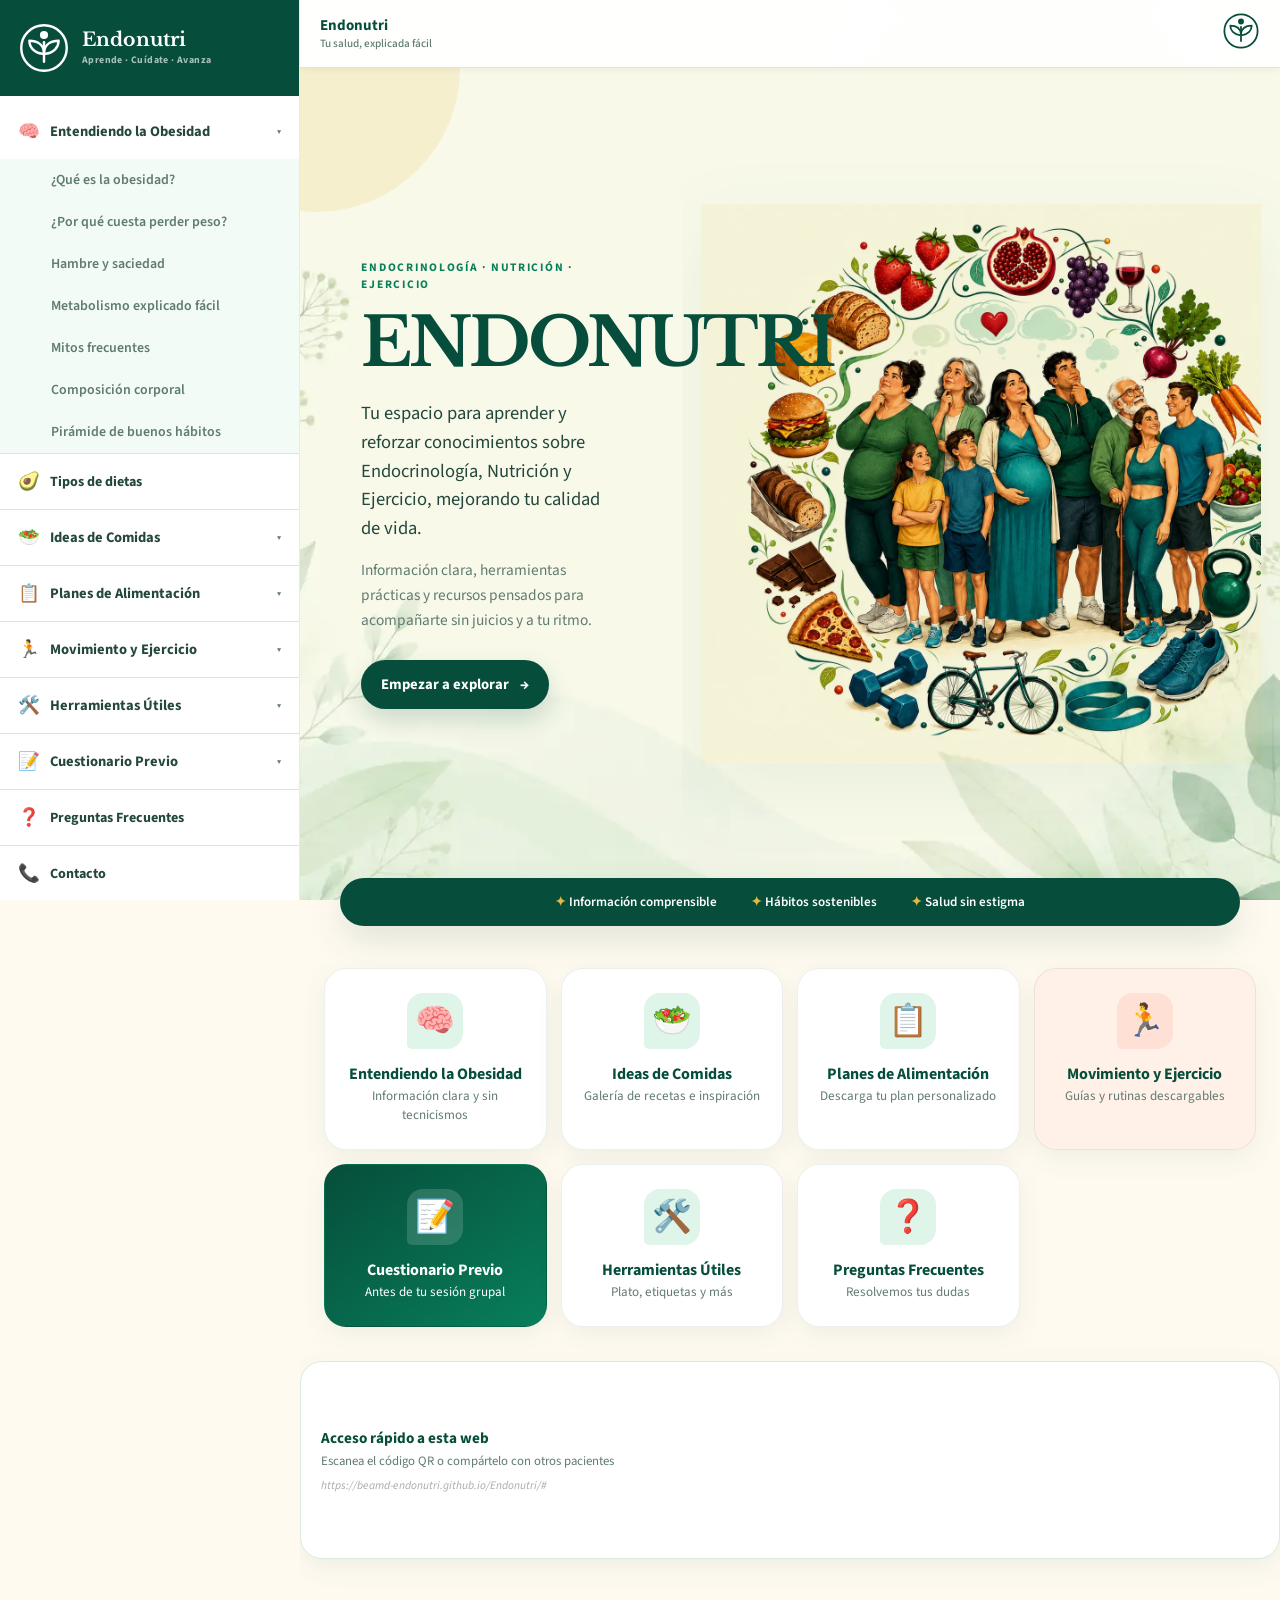
==== index.html @ d6113965 "Mueve Tipos de dietas al menú principal" ====
<!DOCTYPE html>
<html lang="es">
<head>
  <meta charset="UTF-8" />
  <meta name="viewport" content="width=device-width, initial-scale=1.0" />
  <title>Endonutri · Endocrinología, Nutrición y Ejercicio</title>
  <meta name="description" content="Recursos claros y prácticos sobre endocrinología, nutrición y ejercicio para mejorar tu salud y calidad de vida." />
  <link rel="preconnect" href="https://fonts.googleapis.com" />
  <link rel="preconnect" href="https://fonts.gstatic.com" crossorigin />
  <link href="https://fonts.googleapis.com/css2?family=Libre+Baskerville:wght@400;700&family=Source+Sans+3:wght@400;500;600;700&display=swap" rel="stylesheet" />
  <link rel="stylesheet" href="style.css" />
</head>
<body>

<!-- OVERLAY para cerrar menú en móvil -->
<div class="overlay" id="overlay" onclick="closeSidebar()"></div>

<!-- ===== SIDEBAR ===== -->
<aside class="sidebar" id="sidebar">
  <div class="sidebar-header">
    <div class="sidebar-logo" onclick="showSection('home')">
      <span class="brand-mark endonutri-flower" aria-hidden="true">
        <svg viewBox="0 0 64 64" role="img">
          <circle cx="32" cy="32" r="28" />
          <circle class="flower-head" cx="32" cy="16" r="5" />
          <path d="M32 49V25" />
          <path d="M30 39C20 38 14 31 14 23c10 0 17 5 18 14" />
          <path d="M34 39c10-1 16-8 16-16-10 0-17 5-18 14" />
        </svg>
      </span>
      <span class="brand-copy"><strong>Endonutri</strong><small>Aprende · Cuídate · Avanza</small></span>
    </div>
    <button class="sidebar-close" onclick="closeSidebar()" aria-label="Cerrar menú">✕</button>
  </div>

  <nav class="sidebar-nav">

    <!-- 1. ENTENDIENDO LA OBESIDAD -->
    <div class="nav-group">
      <button class="nav-group-title" onclick="toggleGroup(this)">
        <span class="nav-icon">🧠</span>
        <span>Entendiendo la Obesidad</span>
        <span class="nav-arrow">▾</span>
      </button>
      <div class="nav-submenu open">
        <a href="#" onclick="showSection('obesidad-que-es')">¿Qué es la obesidad?</a>
        <a href="#" onclick="showSection('obesidad-por-que')">¿Por qué cuesta perder peso?</a>
        <a href="#" onclick="showSection('obesidad-hambre')">Hambre y saciedad</a>
        <a href="#" onclick="showSection('obesidad-metabolismo')">Metabolismo explicado fácil</a>
        <a href="#" onclick="showSection('obesidad-mitos')">Mitos frecuentes</a>
        <a href="#" onclick="showSection('obesidad-composicion')">Composición corporal</a>
        <a href="#" onclick="showSection('obesidad-piramide')">Pirámide de buenos hábitos</a>
      </div>
    </div>

    <!-- TIPOS DE DIETAS -->
    <div class="nav-group nav-single">
      <button class="nav-group-title" onclick="showSection('obesidad-dietas'); closeSidebar()">
        <span class="nav-icon">🥑</span>
        <span>Tipos de dietas</span>
      </button>
    </div>

    <!-- 2. IDEAS DE COMIDAS -->
    <div class="nav-group">
      <button class="nav-group-title" onclick="toggleGroup(this)">
        <span class="nav-icon">🥗</span>
        <span>Ideas de Comidas</span>
        <span class="nav-arrow">▾</span>
      </button>
      <div class="nav-submenu">
        <a href="#" onclick="showSection('comidas-desayunos')">🌅 Desayunos</a>
        <a href="#" onclick="showSection('comidas-almuerzos')">☀️ Almuerzos</a>
        <a href="#" onclick="showSection('comidas-meriendas')">🍎 Meriendas</a>
        <a href="#" onclick="showSection('comidas-cenas')">🌙 Cenas</a>
        <a href="#" onclick="showSection('comidas-snacks')">🥜 Snacks / Extras</a>
        <a href="#" onclick="showSection('comidas-recetas')">👨‍🍳 Recetas rápidas</a>
      </div>
    </div>

    <!-- 3. PLANES DE ALIMENTACIÓN -->
    <div class="nav-group">
      <button class="nav-group-title" onclick="toggleGroup(this)">
        <span class="nav-icon">📋</span>
        <span>Planes de Alimentación</span>
        <span class="nav-arrow">▾</span>
      </button>
      <div class="nav-submenu">
        <a href="#" onclick="showSection('planes-calorias')">Por calorías</a>
        <a href="#" onclick="showSection('planes-especiales')">Situaciones especiales</a>
      </div>
    </div>

    <!-- 4. MOVIMIENTO Y EJERCICIO -->
    <div class="nav-group">
      <button class="nav-group-title" onclick="toggleGroup(this)">
        <span class="nav-icon">🏃</span>
        <span>Movimiento y Ejercicio</span>
        <span class="nav-arrow">▾</span>
      </button>
      <div class="nav-submenu">
        <a href="#" onclick="showSection('ejercicio-empezar')">Cómo empezar</a>
        <a href="#" onclick="showSection('ejercicio-fuerza')">Entrenamiento de fuerza</a>
        <a href="#" onclick="showSection('ejercicio-cardio')">Cardio</a>
        <a href="#" onclick="showSection('ejercicio-casa')">Ejercicio en casa</a>
        <a href="#" onclick="showSection('ejercicio-pasos')">Pasos diarios</a>
        <a href="#" onclick="showSection('ejercicio-rutinas')">Rutinas descargables</a>
        <a href="#" onclick="showSection('ejercicio-videos')">Vídeos</a>
      </div>
    </div>

    <!-- 5. HERRAMIENTAS ÚTILES -->
    <div class="nav-group">
      <button class="nav-group-title" onclick="toggleGroup(this)">
        <span class="nav-icon">🛠️</span>
        <span>Herramientas Útiles</span>
        <span class="nav-arrow">▾</span>
      </button>
      <div class="nav-submenu">
        <a href="#" onclick="showSection('herramientas-plato')">Método del plato</a>
        <a href="#" onclick="showSection('herramientas-etiquetas')">Lectura de etiquetas</a>
        <a href="#" onclick="showSection('herramientas-compra')">Compra saludable</a>
        <a href="#" onclick="showSection('herramientas-raciones')">Tamaño de raciones</a>
        <a href="#" onclick="showSection('herramientas-fuera')">Comer fuera de casa</a>
      </div>
    </div>

    <!-- 6. CUESTIONARIO -->
    <div class="nav-group">
      <button class="nav-group-title" onclick="toggleGroup(this)">
        <span class="nav-icon">📝</span>
        <span>Cuestionario Previo</span>
        <span class="nav-arrow">▾</span>
      </button>
      <div class="nav-submenu">
        <a href="#" onclick="showSection('cuestionario-main')">Rellenar cuestionario</a>
        <a href="#" onclick="showSection('cuestionario-pdf')">Versión imprimible (PDF)</a>
      </div>
    </div>

    <!-- 7. PREGUNTAS FRECUENTES -->
    <div class="nav-group nav-single">
      <button class="nav-group-title" onclick="showSection('faq'); closeSidebar()">
        <span class="nav-icon">❓</span>
        <span>Preguntas Frecuentes</span>
      </button>
    </div>

    <!-- 8. CONTACTO -->
    <div class="nav-group nav-single">
      <button class="nav-group-title" onclick="showSection('contacto'); closeSidebar()">
        <span class="nav-icon">📞</span>
        <span>Contacto</span>
      </button>
    </div>

  </nav>
</aside>

<!-- ===== MAIN CONTENT ===== -->
<div class="main-wrapper" id="mainWrapper">

  <!-- TOPBAR -->
  <header class="topbar">
    <button class="hamburger" onclick="openSidebar()" aria-label="Abrir menú">
      <span></span><span></span><span></span>
    </button>
    <div class="topbar-title">
      <span class="topbar-short">Endonutri <small>Tu salud, explicada fácil</small></span>
    </div>
    <div class="topbar-logo">
      <span class="brand-mark brand-mark-small endonutri-flower" aria-hidden="true">
        <svg viewBox="0 0 64 64">
          <circle cx="32" cy="32" r="28" />
          <circle class="flower-head" cx="32" cy="16" r="5" />
          <path d="M32 49V25" />
          <path d="M30 39C20 38 14 31 14 23c10 0 17 5 18 14" />
          <path d="M34 39c10-1 16-8 16-16-10 0-17 5-18 14" />
        </svg>
      </span>
    </div>
  </header>

  <!-- CONTENT AREA -->
  <main class="content-area" id="contentArea">

    <!-- ======= HOME ======= -->
    <section class="section active" id="section-home">
      <div class="hero">
        <div class="hero-copy">
          <span class="hero-kicker">ENDOCRINOLOGÍA · NUTRICIÓN · EJERCICIO</span>
          <h1 class="hero-title"><span class="hero-brand">ENDONUTRI</span></h1>
          <p class="hero-heading-secondary">Tu espacio para aprender y reforzar conocimientos sobre Endocrinología, Nutrición y Ejercicio, mejorando tu calidad de vida.</p>
          <p class="hero-subtitle">Información clara, herramientas prácticas y recursos pensados para acompañarte sin juicios y a tu ritmo.</p>
          <button class="hero-action" onclick="showSection('obesidad-que-es')">Empezar a explorar <span>→</span></button>
        </div>
        <div class="hero-visual">
          <img src="img/hero-endonutri.webp" alt="Personas de distintas edades y circunstancias rodeadas de alimentos, elementos de ejercicio y bienestar emocional" />
        </div>
      </div>

      <div class="welcome-strip" aria-label="Principios de Endonutri">
        <span>✦ Información comprensible</span>
        <span>✦ Hábitos sostenibles</span>
        <span>✦ Salud sin estigma</span>
      </div>

      <div class="home-cards">
        <div class="home-card" onclick="showSection('obesidad-que-es')">
          <div class="hcard-icon">🧠</div>
          <div class="hcard-text">
            <h3>Entendiendo la Obesidad</h3>
            <p>Información clara y sin tecnicismos</p>
          </div>
          <span class="hcard-arrow">→</span>
        </div>
        <div class="home-card" onclick="showSection('comidas-desayunos')">
          <div class="hcard-icon">🥗</div>
          <div class="hcard-text">
            <h3>Ideas de Comidas</h3>
            <p>Galería de recetas e inspiración</p>
          </div>
          <span class="hcard-arrow">→</span>
        </div>
        <div class="home-card" onclick="showSection('planes-calorias')">
          <div class="hcard-icon">📋</div>
          <div class="hcard-text">
            <h3>Planes de Alimentación</h3>
            <p>Descarga tu plan personalizado</p>
          </div>
          <span class="hcard-arrow">→</span>
        </div>
        <div class="home-card accent-coral" onclick="showSection('ejercicio-rutinas')">
          <div class="hcard-icon">🏃</div>
          <div class="hcard-text">
            <h3>Movimiento y Ejercicio</h3>
            <p>Guías y rutinas descargables</p>
          </div>
          <span class="hcard-arrow">→</span>
        </div>
        <div class="home-card highlight" onclick="showSection('cuestionario-main')">
          <div class="hcard-icon">📝</div>
          <div class="hcard-text">
            <h3>Cuestionario Previo</h3>
            <p>Antes de tu sesión grupal</p>
          </div>
          <span class="hcard-arrow">→</span>
        </div>
        <div class="home-card" onclick="showSection('herramientas-plato')">
          <div class="hcard-icon">🛠️</div>
          <div class="hcard-text">
            <h3>Herramientas Útiles</h3>
            <p>Plato, etiquetas y más</p>
          </div>
          <span class="hcard-arrow">→</span>
        </div>
        <div class="home-card" onclick="showSection('faq')">
          <div class="hcard-icon">❓</div>
          <div class="hcard-text">
            <h3>Preguntas Frecuentes</h3>
            <p>Resolvemos tus dudas</p>
          </div>
          <span class="hcard-arrow">→</span>
        </div>
      </div>

      <!-- QR Principal -->
      <div class="qr-card" id="mainQrCard">
        <div class="qr-info">
          <h3>Acceso rápido a esta web</h3>
          <p>Escanea el código QR o compártelo con otros pacientes</p>
          <small class="qr-url-label" id="qrUrlLabel">URL configurable en js/config.js</small>
        </div>
        <div class="qr-image" id="mainQrContainer">
          <canvas id="mainQrCanvas"></canvas>
        </div>
      </div>
    </section>

    <!-- ======= ENTENDIENDO LA OBESIDAD ======= -->
    <!-- Plantilla reutilizable para todos los subapartados -->
    <section class="section" id="section-obesidad-que-es">
      <div class="section-header">
        <button class="back-btn" onclick="showSection('home')">← Inicio</button>
        <h2>¿Qué es la obesidad?</h2>
      </div>
      <div class="content-card editable-zone" id="content-obesidad-que-es">
        <p class="placeholder-text">📄 Añade aquí el contenido: texto, imágenes o PDFs.<br><br>
        Para editar: abre <strong>js/contenidos.js</strong> y modifica la sección <code>obesidad-que-es</code>.</p>
        <!-- EJEMPLO de cómo quedará cuando añadas contenido:
        <h3>La obesidad es una enfermedad crónica...</h3>
        <p>Texto explicativo aquí...</p>
        <img src="img/obesidad-intro.jpg" alt="Descripción" class="content-img">
        <a href="pdfs/obesidad-que-es.pdf" class="pdf-btn" target="_blank">📥 Descargar PDF</a>
        -->
      </div>
    </section>

    <section class="section" id="section-obesidad-por-que">
      <div class="section-header">
        <button class="back-btn" onclick="showSection('home')">← Inicio</button>
        <h2>¿Por qué cuesta perder peso?</h2>
      </div>
      <div class="content-card editable-zone" id="content-obesidad-por-que">
        <p class="placeholder-text">📄 Edita <strong>js/contenidos.js</strong> → sección <code>obesidad-por-que</code></p>
      </div>
    </section>

    <section class="section" id="section-obesidad-hambre">
      <div class="section-header">
        <button class="back-btn" onclick="showSection('home')">← Inicio</button>
        <h2>Hambre y saciedad</h2>
      </div>
      <div class="content-card editable-zone" id="content-obesidad-hambre">
        <p class="placeholder-text">📄 Edita <strong>js/contenidos.js</strong> → sección <code>obesidad-hambre</code></p>
      </div>
    </section>

    <section class="section" id="section-obesidad-metabolismo">
      <div class="section-header">
        <button class="back-btn" onclick="showSection('home')">← Inicio</button>
        <h2>Metabolismo explicado fácil</h2>
      </div>
      <div class="content-card editable-zone" id="content-obesidad-metabolismo">
        <p class="placeholder-text">📄 Edita <strong>js/contenidos.js</strong> → sección <code>obesidad-metabolismo</code></p>
      </div>
    </section>

    <section class="section" id="section-obesidad-mitos">
      <div class="section-header">
        <button class="back-btn" onclick="showSection('home')">← Inicio</button>
        <h2>Mitos frecuentes</h2>
      </div>
      <div class="content-card editable-zone" id="content-obesidad-mitos">
        <p class="placeholder-text">📄 Edita <strong>js/contenidos.js</strong> → sección <code>obesidad-mitos</code></p>
      </div>
    </section>

    <section class="section" id="section-obesidad-composicion">
      <div class="section-header">
        <button class="back-btn" onclick="showSection('home')">← Inicio</button>
        <h2>Composición corporal</h2>
      </div>
      <div class="content-card editable-zone" id="content-obesidad-composicion">
        <p class="placeholder-text">📄 Edita <strong>js/contenidos.js</strong> → sección <code>obesidad-composicion</code></p>
      </div>
    </section>

    <section class="section" id="section-obesidad-piramide">
      <div class="section-header">
        <button class="back-btn" onclick="showSection('home')">← Inicio</button>
        <h2>🔺 Pirámide de buenos hábitos</h2>
      </div>
      <div class="content-card editable-zone" id="content-obesidad-piramide">
        <p class="placeholder-text">Contenido interactivo sobre las prioridades para una pérdida de peso saludable.</p>
      </div>
    </section>

    <section class="section" id="section-obesidad-dietas">
      <div class="section-header">
        <button class="back-btn" onclick="showSection('home')">← Inicio</button>
        <h2>🥑 Tipos de dietas</h2>
      </div>
      <div class="content-card editable-zone" id="content-obesidad-dietas">
        <p class="placeholder-text">Guía comparativa de dietas populares y su evidencia científica.</p>
      </div>
    </section>

    <!-- ======= IDEAS DE COMIDAS ======= -->
    <section class="section" id="section-comidas-desayunos">
      <div class="section-header">
        <button class="back-btn" onclick="showSection('home')">← Inicio</button>
        <h2>🌅 Desayunos</h2>
      </div>
      <div class="gallery-grid" id="gallery-desayunos">
        <!-- Las imágenes se cargan desde js/contenidos.js -->
        <div class="gallery-empty">
          <span>🌅</span>
          <p>Añade imágenes en la carpeta <code>/img/desayunos/</code><br>y regístralas en <code>js/contenidos.js</code></p>
        </div>
      </div>
    </section>

    <section class="section" id="section-comidas-almuerzos">
      <div class="section-header">
        <button class="back-btn" onclick="showSection('home')">← Inicio</button>
        <h2>☀️ Almuerzos</h2>
      </div>
      <div class="gallery-grid" id="gallery-almuerzos">
        <div class="gallery-empty"><span>☀️</span><p>Añade imágenes en <code>/img/almuerzos/</code></p></div>
      </div>
    </section>

    <section class="section" id="section-comidas-meriendas">
      <div class="section-header">
        <button class="back-btn" onclick="showSection('home')">← Inicio</button>
        <h2>🍎 Meriendas</h2>
      </div>
      <div class="gallery-grid" id="gallery-meriendas">
        <div class="gallery-empty"><span>🍎</span><p>Añade imágenes en <code>/img/meriendas/</code></p></div>
      </div>
    </section>

    <section class="section" id="section-comidas-cenas">
      <div class="section-header">
        <button class="back-btn" onclick="showSection('home')">← Inicio</button>
        <h2>🌙 Cenas</h2>
      </div>
      <div class="gallery-grid" id="gallery-cenas">
        <div class="gallery-empty"><span>🌙</span><p>Añade imágenes en <code>/img/cenas/</code></p></div>
      </div>
    </section>

    <section class="section" id="section-comidas-snacks">
      <div class="section-header">
        <button class="back-btn" onclick="showSection('home')">← Inicio</button>
        <h2>🥜 Snacks / Extras</h2>
      </div>
      <div class="gallery-grid" id="gallery-snacks">
        <div class="gallery-empty"><span>🥜</span><p>Añade imágenes en <code>/img/snacks/</code></p></div>
      </div>
    </section>

    <section class="section" id="section-comidas-recetas">
      <div class="section-header">
        <button class="back-btn" onclick="showSection('home')">← Inicio</button>
        <h2>👨‍🍳 Recetas rápidas</h2>
      </div>
      <div class="gallery-grid" id="gallery-recetas">
        <div class="gallery-empty"><span>👨‍🍳</span><p>Añade imágenes en <code>/img/recetas/</code></p></div>
      </div>
    </section>

    <!-- ======= PLANES DE ALIMENTACIÓN ======= -->
    <section class="section" id="section-planes-calorias">
      <div class="section-header">
        <button class="back-btn" onclick="showSection('home')">← Inicio</button>
        <h2>📋 Planes por calorías</h2>
      </div>
      <div class="plans-grid" id="planes-calorias-grid">
        <!-- Generado por js/contenidos.js -->
        <div class="plan-card">
          <div class="plan-kcal">1200 kcal</div>
          <p>Plan hipocalórico</p>
          <a href="pdfs/planes-calorias/plan-1200.pdf" class="pdf-btn" target="_blank">📥 Descargar PDF</a>
        </div>
        <div class="plan-card">
          <div class="plan-kcal">1500 kcal</div>
          <p>Plan moderado</p>
          <a href="pdfs/planes-calorias/plan-1500.pdf" class="pdf-btn" target="_blank">📥 Descargar PDF</a>
        </div>
        <div class="plan-card">
          <div class="plan-kcal">1800 kcal</div>
          <p>Plan estándar</p>
          <a href="pdfs/planes-calorias/plan-1800.pdf" class="pdf-btn" target="_blank">📥 Descargar PDF</a>
        </div>
        <div class="plan-card">
          <div class="plan-kcal">2000 kcal</div>
          <p>Plan mantenimiento</p>
          <a href="pdfs/planes-calorias/plan-2000.pdf" class="pdf-btn" target="_blank">📥 Descargar PDF</a>
        </div>
      </div>
      <div class="info-box">
        💡 Para añadir un nuevo plan: copia la tarjeta en <code>js/contenidos.js</code> y sube el PDF a <code>/pdfs/planes-calorias/</code>
      </div>
    </section>

    <section class="section" id="section-planes-especiales">
      <div class="section-header">
        <button class="back-btn" onclick="showSection('home')">← Inicio</button>
        <h2>📋 Situaciones especiales</h2>
      </div>
      <div class="plans-grid">
        <div class="plan-card special">
          <div class="plan-icon">🩸</div>
          <h3>Diabetes</h3>
          <a href="pdfs/situaciones-especiales/diabetes.pdf" class="pdf-btn" target="_blank">📥 Descargar</a>
        </div>
        <div class="plan-card special">
          <div class="plan-icon">🌸</div>
          <h3>Menopausia</h3>
          <a href="pdfs/situaciones-especiales/menopausia.pdf" class="pdf-btn" target="_blank">📥 Descargar</a>
        </div>
        <div class="plan-card special">
          <div class="plan-icon">❤️</div>
          <h3>Hipercolesterolemia</h3>
          <a href="pdfs/situaciones-especiales/hipercolesterolemia.pdf" class="pdf-btn" target="_blank">📥 Descargar</a>
        </div>
        <div class="plan-card special">
          <div class="plan-icon">🌿</div>
          <h3>Colon irritable</h3>
          <a href="pdfs/situaciones-especiales/colon-irritable.pdf" class="pdf-btn" target="_blank">📥 Descargar</a>
        </div>
        <div class="plan-card special">
          <div class="plan-icon">⚡</div>
          <h3>Resistencia a la insulina</h3>
          <a href="pdfs/situaciones-especiales/resistencia-insulina.pdf" class="pdf-btn" target="_blank">📥 Descargar</a>
        </div>
        <div class="plan-card special">
          <div class="plan-icon">🥦</div>
          <h3>Vegetarianos</h3>
          <a href="pdfs/situaciones-especiales/vegetariano.pdf" class="pdf-btn" target="_blank">📥 Descargar</a>
        </div>
      </div>
    </section>

    <!-- ======= EJERCICIO ======= -->
    <section class="section" id="section-ejercicio-empezar">
      <div class="section-header">
        <button class="back-btn" onclick="showSection('home')">← Inicio</button>
        <h2>🏃 Cómo empezar a moverse</h2>
      </div>
      <div class="content-card editable-zone" id="content-ejercicio-empezar">
        <p class="placeholder-text">📄 Edita <strong>js/contenidos.js</strong> → sección <code>ejercicio-empezar</code></p>
      </div>
    </section>

    <section class="section" id="section-ejercicio-fuerza">
      <div class="section-header">
        <button class="back-btn" onclick="showSection('home')">← Inicio</button>
        <h2>💪 Entrenamiento de fuerza</h2>
      </div>
      <div class="content-card editable-zone" id="content-ejercicio-fuerza">
        <p class="placeholder-text">📄 Edita <strong>js/contenidos.js</strong> → sección <code>ejercicio-fuerza</code></p>
      </div>
    </section>

    <section class="section" id="section-ejercicio-cardio">
      <div class="section-header">
        <button class="back-btn" onclick="showSection('home')">← Inicio</button>
        <h2>🫀 Cardio</h2>
      </div>
      <div class="content-card editable-zone" id="content-ejercicio-cardio">
        <p class="placeholder-text">📄 Edita <strong>js/contenidos.js</strong> → sección <code>ejercicio-cardio</code></p>
      </div>
    </section>

    <section class="section" id="section-ejercicio-casa">
      <div class="section-header">
        <button class="back-btn" onclick="showSection('home')">← Inicio</button>
        <h2>🏠 Ejercicio en casa</h2>
      </div>
      <div class="content-card editable-zone" id="content-ejercicio-casa">
        <p class="placeholder-text">📄 Edita <strong>js/contenidos.js</strong> → sección <code>ejercicio-casa</code></p>
      </div>
    </section>

    <section class="section" id="section-ejercicio-pasos">
      <div class="section-header">
        <button class="back-btn" onclick="showSection('home')">← Inicio</button>
        <h2>👣 Pasos diarios</h2>
      </div>
      <div class="content-card editable-zone" id="content-ejercicio-pasos">
        <p class="placeholder-text">📄 Edita <strong>js/contenidos.js</strong> → sección <code>ejercicio-pasos</code></p>
      </div>
    </section>

    <section class="section" id="section-ejercicio-rutinas">
      <div class="section-header">
        <button class="back-btn" onclick="showSection('home')">← Inicio</button>
        <h2>Rutinas descargables</h2>
      </div>
      <div class="routines-intro">
        <span class="eyebrow">MUÉVETE A TU RITMO</span>
        <h3>Elige una rutina adaptada a tu punto de partida</h3>
        <p>Descarga las propuestas en PDF para consultarlas cuando quieras. Empieza con una intensidad que te resulte asumible y progresa poco a poco.</p>
      </div>
      <div class="routine-levels" id="routinesGrid">
        <!-- Los niveles y las rutinas se cargan desde contenidos.js -->
      </div>
    </section>

    <section class="section" id="section-ejercicio-videos">
      <div class="section-header">
        <button class="back-btn" onclick="showSection('home')">← Inicio</button>
        <h2>▶️ Vídeos de ejercicio</h2>
      </div>
      <div class="content-card editable-zone" id="content-ejercicio-videos">
        <p class="placeholder-text">📄 Añade vídeos de YouTube con el código embed en <strong>js/contenidos.js</strong> → sección <code>ejercicio-videos</code><br><br>
        Ejemplo:<br>
        <code>&lt;iframe src="https://www.youtube.com/embed/VIDEOID" ...&gt;&lt;/iframe&gt;</code></p>
      </div>
    </section>

    <!-- ======= HERRAMIENTAS ======= -->
    <section class="section" id="section-herramientas-plato">
      <div class="section-header">
        <button class="back-btn" onclick="showSection('home')">← Inicio</button>
        <h2>🍽️ Método del plato</h2>
      </div>
      <div class="plate-page">
        <div class="plate-copy-card">
          <span class="eyebrow">UNA GUÍA VISUAL PARA EL DÍA A DÍA</span>
          <h3>¿De dónde procede?</h3>
          <p>El llamado <strong>plato saludable</strong> fue desarrollado en 2011 por especialistas en nutrición de la Escuela de Salud Pública de Harvard y por Harvard Health Publishing. Nació como una forma sencilla de convertir las recomendaciones sobre alimentación saludable en una imagen fácil de recordar.</p>

          <h3>¿En qué consiste?</h3>
          <p>Imagina el plato dividido en tres partes: ocupa <strong>la mitad con verduras y hortalizas</strong>, un cuarto con una <strong>fuente de proteína saludable</strong> y el cuarto restante con <strong>cereales, mejor integrales, o tubérculos</strong>. Completa la comida con agua, fruta entera y aceite de oliva virgen extra.</p>
          <p>No es necesario que todos los alimentos estén separados. Puedes aplicar las mismas proporciones a un guiso, una sopa, un pisto, una ensalada completa o una hamburguesa casera.</p>

          <div class="plate-weight-callout">
            <span aria-hidden="true">⚖️</span>
            <div>
              <h3>¿Sirve para perder peso?</h3>
              <p><strong>Puede ayudar, pero no produce una pérdida de peso por sí solo.</strong> Facilita aumentar las verduras, elegir alimentos saciantes y controlar las proporciones sin tener que pesar cada ingrediente. Para perder grasa es necesario que, en el conjunto de los días, exista un <strong>ligero déficit calórico</strong>: consumir algo menos de energía de la que el cuerpo gasta. El objetivo es que sea moderado, sostenible y adaptado a cada persona.</p>
            </div>
          </div>

          <h3>¿Qué ventajas tiene?</h3>
          <ul class="plate-benefits">
            <li><strong>Es visual y fácil de recordar:</strong> no exige contar calorías en cada comida.</li>
            <li><strong>Ayuda a organizar las cantidades:</strong> da más espacio a verduras y hortalizas.</li>
            <li><strong>Mejora la calidad de la dieta:</strong> favorece alimentos ricos en fibra, proteínas saludables y cereales integrales.</li>
            <li><strong>Es flexible:</strong> se adapta a recetas tradicionales, comidas fuera de casa y diferentes culturas.</li>
            <li><strong>Puede favorecer la saciedad:</strong> especialmente cuando incluye verduras, legumbres, proteína y alimentos poco procesados.</li>
          </ul>
        </div>

        <div class="plate-infographics" aria-label="Infografías del método del plato">
          <figure class="plate-infographic-card">
            <img src="img/metodo-plato.webp" alt="Infografía del método del plato: mitad verduras, un cuarto proteína saludable y un cuarto cereales integrales o tubérculos" loading="lazy">
            <figcaption>Cómo formar un plato saludable</figcaption>
          </figure>
          <figure class="plate-infographic-card">
            <img src="img/ejemplos-plato-saludable.webp" alt="Ocho ejemplos mediterráneos de platos saludables, incluidos guisos, sopa, pisto, revuelto y hamburguesa completa" loading="lazy">
            <figcaption>Más ejemplos para variar durante la semana</figcaption>
          </figure>
        </div>

        <aside class="plate-note">
          <strong>Recuerda:</strong> las proporciones son una orientación, no una regla rígida. Las necesidades cambian según la edad, el estado de salud, la actividad física y los objetivos de cada persona.
        </aside>

        <div class="plate-sources">
          <h3>Fuentes y evidencia</h3>
          <p>Contenido revisado a partir de la <a href="https://nutritionsource.hsph.harvard.edu/healthy-eating-plate/" target="_blank" rel="noopener">guía del Plato para Comer Saludable de Harvard</a>, una <a href="https://www.mdpi.com/2072-6643/14/4/892" target="_blank" rel="noopener">revisión científica sobre platos para controlar las porciones</a> y las <a href="https://diabetesjournals.org/care/article/48/Supplement_1/S167/157555/8-Obesity-and-Weight-Management-for-the-Prevention" target="_blank" rel="noopener">recomendaciones de la American Diabetes Association sobre pérdida de peso</a>.</p>
        </div>
      </div>
    </section>

    <section class="section" id="section-herramientas-etiquetas">
      <div class="section-header">
        <button class="back-btn" onclick="showSection('home')">← Inicio</button>
        <h2>🔍 Lectura de etiquetas</h2>
      </div>
      <div class="content-card editable-zone" id="content-herramientas-etiquetas">
        <p class="placeholder-text">📄 Edita <strong>js/contenidos.js</strong> → sección <code>herramientas-etiquetas</code></p>
      </div>
    </section>

    <section class="section" id="section-herramientas-compra">
      <div class="section-header">
        <button class="back-btn" onclick="showSection('home')">← Inicio</button>
        <h2>🛒 Compra saludable</h2>
      </div>
      <div class="content-card editable-zone" id="content-herramientas-compra">
        <p class="placeholder-text">📄 Edita <strong>js/contenidos.js</strong> → sección <code>herramientas-compra</code></p>
      </div>
    </section>

    <section class="section" id="section-herramientas-raciones">
      <div class="section-header">
        <button class="back-btn" onclick="showSection('home')">← Inicio</button>
        <h2>✋ Tamaño de raciones</h2>
      </div>
      <div class="content-card editable-zone" id="content-herramientas-raciones">
        <p class="placeholder-text">📄 Edita <strong>js/contenidos.js</strong> → sección <code>herramientas-raciones</code></p>
      </div>
    </section>

    <section class="section" id="section-herramientas-fuera">
      <div class="section-header">
        <button class="back-btn" onclick="showSection('home')">← Inicio</button>
        <h2>🍽️ Comer fuera de casa</h2>
      </div>
      <div class="content-card editable-zone" id="content-herramientas-fuera">
        <p class="placeholder-text">📄 Edita <strong>js/contenidos.js</strong> → sección <code>herramientas-fuera</code></p>
      </div>
    </section>

    <!-- ======= CUESTIONARIO ======= -->
    <section class="section" id="section-cuestionario-main">
      <div class="section-header">
        <button class="back-btn" onclick="showSection('home')">← Inicio</button>
        <h2>📝 Cuestionario Previo a Sesión Grupal</h2>
      </div>
      <div class="cuestionario-intro-card">
        <p>Antes de tu primera sesión grupal, te pedimos que rellenes este breve cuestionario. Nos ayuda a conocerte mejor y preparar la sesión para ti.</p>
      </div>
      <button class="btn-cuestionario-big" onclick="showSection('cuestionario-form')">
        <span class="btn-icon">📝</span>
        Rellenar cuestionario online
      </button>

      <!-- QR del cuestionario -->
      <div class="qr-card">
        <div class="qr-info">
          <h3>Código QR del cuestionario</h3>
          <p>Escanéalo con tu móvil para acceder directamente</p>
          <small>Para cambiar la URL: edita <code>js/config.js</code> → <code>URL_CUESTIONARIO</code></small>
        </div>
        <div class="qr-image">
          <canvas id="cuestionarioQrCanvas"></canvas>
        </div>
      </div>

      <div class="info-box mt-1">
        <strong>📌 Instrucciones para el equipo médico:</strong><br>
        • Para cambiar el correo receptor: edita <code>js/config.js</code> → <code>EMAIL_DESTINO</code><br>
        • Para cambiar preguntas: edita <code>js/cuestionario.js</code> → array <code>PREGUNTAS</code><br>
        • Para regenerar el QR: cambia la URL en <code>js/config.js</code> → el QR se regenera automáticamente
      </div>
    </section>

    <!-- FORMULARIO CUESTIONARIO -->
    <section class="section" id="section-cuestionario-form">
      <div class="section-header">
        <button class="back-btn" onclick="showSection('cuestionario-main')">← Volver</button>
        <h2>Cuestionario</h2>
      </div>
      <div class="form-card" id="formCard">
        <div class="form-progress">
          <div class="form-progress-bar" id="formProgressBar"></div>
        </div>
        <div id="formSteps"></div>
        <div class="form-nav">
          <button class="btn-secondary" id="btnPrev" onclick="formPrev()" style="display:none">← Anterior</button>
          <button class="btn-primary" id="btnNext" onclick="formNext()">Siguiente →</button>
          <button class="btn-submit" id="btnSubmit" onclick="submitForm()" style="display:none">✓ Enviar respuestas</button>
        </div>
      </div>
      <div class="form-success" id="formSuccess" style="display:none">
        <div class="success-icon">✅</div>
        <h3>¡Cuestionario enviado!</h3>
        <p>Hemos recibido tus respuestas. Nos vemos en la sesión.</p>
        <button class="btn-primary" onclick="showSection('home')">Volver al inicio</button>
      </div>
    </section>

    <!-- PDF CUESTIONARIO -->
    <section class="section" id="section-cuestionario-pdf">
      <div class="section-header">
        <button class="back-btn" onclick="showSection('cuestionario-main')">← Volver</button>
        <h2>📄 Versión imprimible</h2>
      </div>
      <div class="content-card">
        <p>Descarga la versión para imprimir del cuestionario previo a la sesión grupal.</p>
        <a href="pdfs/cuestionario-imprimible.pdf" class="pdf-btn big" target="_blank">📥 Descargar PDF imprimible</a>
        <div class="info-box mt-1">
          💡 Para actualizar el PDF imprimible, edita el archivo en <code>/pdfs/cuestionario-imprimible.pdf</code>
        </div>
      </div>
    </section>

    <!-- ======= FAQ ======= -->
    <section class="section" id="section-faq">
      <div class="section-header">
        <button class="back-btn" onclick="showSection('home')">← Inicio</button>
        <h2>❓ Preguntas frecuentes</h2>
      </div>
      <div class="faq-container" id="faqContainer">
        <!-- Generado por js/contenidos.js -->
      </div>
      <div class="info-box mt-1">
        💡 Para añadir o editar preguntas: abre <code>js/contenidos.js</code> → array <code>FAQ</code>
      </div>
    </section>

    <!-- ======= CONTACTO ======= -->
    <section class="section" id="section-contacto">
      <div class="section-header">
        <button class="back-btn" onclick="showSection('home')">← Inicio</button>
        <h2>📞 Contacto</h2>
      </div>
      <div class="contact-grid" id="contactGrid">
        <!-- Generado por js/contenidos.js -->
      </div>
    </section>

  </main>
</div>

<!-- LIGHTBOX para imágenes -->
<div class="lightbox" id="lightbox" onclick="closeLightbox()">
  <div class="lightbox-inner">
    <img id="lightboxImg" src="" alt="">
    <button class="lightbox-close">✕</button>
  </div>
</div>

<!-- Scripts -->
<script src="config.js"></script>
<script src="contenidos.js"></script>
<script src="cuestionario.js"></script>
<script src="app.js"></script>
<!-- QR Generator (CDN) -->
<script src="https://cdnjs.cloudflare.com/ajax/libs/qrcodejs/1.0.0/qrcode.min.js"></script>
<script src="qr.js"></script>
</body>
</html>
---- style.css ----
/* =============================================
   ENDONUTRI · Endocrinología, nutrición y ejercicio
   style.css — identidad personal
   ============================================= */

/* ---- VARIABLES ---- */
:root {
  --verde-primario:   #087f5b;
  --verde-oscuro:     #064e3b;
  --verde-claro:      #56bd86;
  --verde-palido:     #dff5e9;
  --verde-fondo:      #f2fbf6;
  --beige:            #fffaf0;
  --beige-borde:      #d9eadf;
  --blanco:           #ffffff;
  --gris-texto:       #24473d;
  --gris-suave:       #607b72;
  --gris-borde:       #d5e8dc;
  --naranja-acento:   #e86e57;
  --amarillo-acento:  #e2b943;
  --sombra-suave:     0 8px 28px rgba(6, 78, 59, 0.07);
  --sombra-media:     0 14px 36px rgba(6, 78, 59, 0.12);
  --sombra-fuerte:    0 24px 60px rgba(6, 78, 59, 0.18);
  --radio-card:       22px;
  --radio-btn:        12px;
  --sidebar-width:    280px;
  --topbar-height:    60px;
  --fuente:           'Source Sans 3', sans-serif;
  --fuente-titulo:    'Libre Baskerville', serif;
  --transicion:       0.28s cubic-bezier(0.4, 0, 0.2, 1);
}

/* ---- RESET ---- */
*, *::before, *::after { box-sizing: border-box; margin: 0; padding: 0; }
html { scroll-behavior: smooth; }
body {
  font-family: var(--fuente);
  background: var(--beige);
  color: var(--gris-texto);
  min-height: 100vh;
  overflow-x: hidden;
}
a { text-decoration: none; color: inherit; }
button { cursor: pointer; border: none; background: none; font-family: var(--fuente); }
img { max-width: 100%; border-radius: 8px; }

/* =============================================
   OVERLAY
   ============================================= */
.overlay {
  display: none;
  position: fixed;
  inset: 0;
  background: rgba(0,0,0,0.45);
  z-index: 200;
  backdrop-filter: blur(2px);
}
.overlay.active { display: block; }

/* =============================================
   SIDEBAR
   ============================================= */
.sidebar {
  position: fixed;
  top: 0;
  left: 0;
  width: var(--sidebar-width);
  height: 100vh;
  background: var(--blanco);
  border-right: 1px solid var(--gris-borde);
  z-index: 300;
  display: flex;
  flex-direction: column;
  transform: translateX(-100%);
  transition: transform var(--transicion);
  overflow-y: auto;
  box-shadow: var(--sombra-fuerte);
}
.sidebar.open { transform: translateX(0); }

.sidebar-header {
  display: flex;
  align-items: center;
  justify-content: space-between;
  padding: 18px 16px;
  background: var(--verde-oscuro);
  color: white;
  position: sticky;
  top: 0;
  z-index: 10;
  flex-shrink: 0;
}
.sidebar-logo {
  display: flex;
  align-items: center;
  gap: 10px;
  font-weight: 700;
  font-size: 0.9rem;
  letter-spacing: 0.01em;
}
.sidebar-close {
  color: rgba(255,255,255,0.8);
  font-size: 1.2rem;
  padding: 4px 8px;
  border-radius: 6px;
  transition: background var(--transicion);
}
.sidebar-close:hover { background: rgba(255,255,255,0.15); }

.sidebar-nav { padding: 8px 0 32px; }

.nav-group { border-bottom: 1px solid var(--gris-borde); }
.nav-group:last-child { border-bottom: none; }

.nav-group-title {
  width: 100%;
  display: flex;
  align-items: center;
  gap: 10px;
  padding: 14px 16px;
  font-size: 0.88rem;
  font-weight: 700;
  color: var(--gris-texto);
  text-align: left;
  transition: background var(--transicion), color var(--transicion);
  border-radius: 0;
}
.nav-group-title:hover {
  background: var(--verde-palido);
  color: var(--verde-oscuro);
}
.nav-icon { font-size: 1.1rem; flex-shrink: 0; }
.nav-arrow {
  margin-left: auto;
  font-size: 0.75rem;
  color: var(--gris-suave);
  transition: transform var(--transicion);
}
.nav-group-title.collapsed .nav-arrow { transform: rotate(-90deg); }

.nav-submenu {
  display: none;
  flex-direction: column;
  background: var(--verde-fondo);
  overflow: hidden;
}
.nav-submenu.open { display: flex; }

.nav-submenu a {
  padding: 10px 16px 10px 42px;
  font-size: 0.84rem;
  font-weight: 600;
  color: var(--gris-suave);
  transition: background var(--transicion), color var(--transicion);
  border-left: 3px solid transparent;
}
.nav-submenu a:hover,
.nav-submenu a.active {
  background: var(--verde-palido);
  color: var(--verde-oscuro);
  border-left-color: var(--verde-primario);
}

.nav-single .nav-group-title { font-size: 0.88rem; }

/* =============================================
   MAIN WRAPPER + TOPBAR
   ============================================= */
.main-wrapper {
  min-height: 100vh;
  display: flex;
  flex-direction: column;
}

.topbar {
  position: sticky;
  top: 0;
  height: var(--topbar-height);
  background: var(--blanco);
  border-bottom: 1px solid var(--gris-borde);
  display: flex;
  align-items: center;
  padding: 0 16px;
  gap: 12px;
  z-index: 100;
  box-shadow: 0 1px 8px rgba(0,0,0,0.06);
}
.hamburger {
  display: flex;
  flex-direction: column;
  gap: 5px;
  padding: 8px;
  border-radius: 8px;
  transition: background var(--transicion);
  flex-shrink: 0;
}
.hamburger:hover { background: var(--verde-palido); }
.hamburger span {
  display: block;
  width: 22px;
  height: 2.5px;
  background: var(--verde-oscuro);
  border-radius: 2px;
  transition: var(--transicion);
}
.topbar-title {
  flex: 1;
  font-size: 0.82rem;
  font-weight: 700;
  color: var(--verde-oscuro);
  line-height: 1.2;
}

/* =============================================
   CONTENT AREA
   ============================================= */
.content-area { flex: 1; padding-bottom: 40px; }

/* SECCIONES */
.section { display: none; animation: fadeSlideIn 0.35s ease both; }
.section.active { display: block; }

@keyframes fadeSlideIn {
  from { opacity: 0; transform: translateY(12px); }
  to   { opacity: 1; transform: translateY(0); }
}

.section-header {
  display: flex;
  align-items: center;
  gap: 12px;
  padding: 16px 16px 0;
  margin-bottom: 16px;
}
.section-header h2 {
  font-family: var(--fuente-titulo);
  font-size: 1.3rem;
  color: var(--verde-oscuro);
  flex: 1;
}
.back-btn {
  font-size: 0.82rem;
  font-weight: 700;
  color: var(--verde-primario);
  padding: 6px 12px;
  border-radius: 8px;
  border: 1.5px solid var(--verde-claro);
  transition: background var(--transicion);
  flex-shrink: 0;
}
.back-btn:hover { background: var(--verde-palido); }

/* =============================================
   HOME
   ============================================= */
.hero {
  background: linear-gradient(135deg, var(--verde-oscuro) 0%, var(--verde-primario) 60%, var(--verde-claro) 100%);
  padding: 36px 20px 48px;
  position: relative;
  overflow: hidden;
}
.hero::before {
  content: '';
  position: absolute;
  top: -40px; right: -40px;
  width: 200px; height: 200px;
  background: rgba(255,255,255,0.06);
  border-radius: 50%;
}
.hero::after {
  content: '';
  position: absolute;
  bottom: -30px; left: -20px;
  width: 150px; height: 150px;
  background: rgba(255,255,255,0.04);
  border-radius: 50%;
}
.hero-badge {
  display: inline-block;
  background: rgba(255,255,255,0.18);
  color: rgba(255,255,255,0.9);
  font-size: 0.72rem;
  font-weight: 700;
  letter-spacing: 0.06em;
  text-transform: uppercase;
  padding: 5px 12px;
  border-radius: 20px;
  margin-bottom: 14px;
  backdrop-filter: blur(4px);
}
.hero-title {
  font-family: var(--fuente-titulo);
  font-size: 1.7rem;
  font-weight: 700;
  color: white;
  line-height: 1.2;
  margin-bottom: 12px;
}
.hero-title span { color: rgba(255,255,255,0.82); }
.hero-subtitle {
  font-size: 0.9rem;
  color: rgba(255,255,255,0.85);
  line-height: 1.6;
  max-width: 320px;
}

.home-cards {
  padding: 20px 16px;
  display: flex;
  flex-direction: column;
  gap: 12px;
}
.home-card {
  background: var(--blanco);
  border-radius: var(--radio-card);
  padding: 16px 18px;
  display: flex;
  align-items: center;
  gap: 14px;
  box-shadow: var(--sombra-suave);
  border: 1.5px solid transparent;
  transition: transform var(--transicion), box-shadow var(--transicion), border-color var(--transicion);
  cursor: pointer;
}
.home-card:hover {
  transform: translateY(-2px);
  box-shadow: var(--sombra-media);
  border-color: var(--verde-claro);
}
.home-card.highlight {
  background: linear-gradient(135deg, var(--verde-oscuro), var(--verde-primario));
  border-color: transparent;
}
.home-card.highlight .hcard-text h3,
.home-card.highlight .hcard-text p,
.home-card.highlight .hcard-arrow { color: white; }

.hcard-icon {
  font-size: 1.8rem;
  width: 48px;
  height: 48px;
  display: flex;
  align-items: center;
  justify-content: center;
  background: var(--verde-palido);
  border-radius: 12px;
  flex-shrink: 0;
}
.home-card.highlight .hcard-icon { background: rgba(255,255,255,0.15); }
.hcard-text { flex: 1; }
.hcard-text h3 { font-size: 0.95rem; font-weight: 700; color: var(--verde-oscuro); margin-bottom: 2px; }
.hcard-text p { font-size: 0.78rem; color: var(--gris-suave); }
.hcard-arrow { color: var(--verde-primario); font-size: 1.1rem; font-weight: 700; }

/* =============================================
   QR CARD
   ============================================= */
.qr-card {
  margin: 0 16px 20px;
  background: var(--blanco);
  border-radius: var(--radio-card);
  padding: 20px;
  display: flex;
  align-items: center;
  gap: 16px;
  box-shadow: var(--sombra-suave);
  border: 1.5px solid var(--beige-borde);
}
.qr-info { flex: 1; }
.qr-info h3 { font-size: 0.95rem; font-weight: 700; color: var(--verde-oscuro); margin-bottom: 4px; }
.qr-info p { font-size: 0.8rem; color: var(--gris-suave); line-height: 1.4; }
.qr-info small { display: block; margin-top: 6px; font-size: 0.72rem; color: #aaa; font-style: italic; }
.qr-image canvas { border-radius: 8px; }

/* =============================================
   CONTENT CARD
   ============================================= */
.content-card {
  margin: 0 16px;
  background: var(--blanco);
  border-radius: var(--radio-card);
  padding: 20px;
  box-shadow: var(--sombra-suave);
  border: 1.5px solid var(--beige-borde);
}
.content-card h3 {
  font-family: var(--fuente-titulo);
  color: var(--verde-oscuro);
  margin: 0 0 12px;
  font-size: 1.1rem;
}
.content-card p { line-height: 1.7; font-size: 0.9rem; color: var(--gris-texto); margin-bottom: 12px; }
.content-card .content-img {
  width: 100%;
  margin: 12px 0;
  border-radius: 10px;
  box-shadow: 0 2px 10px rgba(0,0,0,0.08);
}
.placeholder-text {
  color: #aaa;
  font-style: italic;
  font-size: 0.85rem;
  line-height: 1.6;
}
.placeholder-text code {
  background: #f0f0f0;
  padding: 2px 6px;
  border-radius: 4px;
  font-style: normal;
  font-size: 0.8rem;
}

/* =============================================
   GALERÍA
   ============================================= */
.gallery-grid {
  padding: 0 16px;
  display: grid;
  grid-template-columns: repeat(2, 1fr);
  gap: 10px;
}
.gallery-item {
  aspect-ratio: 1;
  border-radius: 12px;
  overflow: hidden;
  cursor: pointer;
  box-shadow: var(--sombra-suave);
  transition: transform var(--transicion);
}
.gallery-item:hover { transform: scale(0.97); }
.gallery-item img {
  width: 100%;
  height: 100%;
  object-fit: cover;
  border-radius: 0;
}
.gallery-caption {
  background: var(--blanco);
  border-radius: 12px;
  overflow: hidden;
  box-shadow: var(--sombra-suave);
}
.gallery-caption img { width: 100%; aspect-ratio: 1; object-fit: cover; border-radius: 0; }
.gallery-caption-text { padding: 8px 10px; font-size: 0.78rem; font-weight: 600; color: var(--gris-texto); }
.gallery-empty {
  grid-column: 1 / -1;
  background: var(--blanco);
  border-radius: var(--radio-card);
  padding: 40px 20px;
  text-align: center;
  border: 2px dashed var(--beige-borde);
}
.gallery-empty span { font-size: 3rem; display: block; margin-bottom: 12px; }
.gallery-empty p { color: #aaa; font-size: 0.85rem; line-height: 1.6; }
.gallery-empty code { background: #f0f0f0; padding: 2px 6px; border-radius: 4px; font-size: 0.78rem; }

/* =============================================
   PLANES
   ============================================= */
.plans-grid {
  padding: 0 16px;
  display: grid;
  grid-template-columns: repeat(2, 1fr);
  gap: 12px;
}
.plan-card {
  background: var(--blanco);
  border-radius: var(--radio-card);
  padding: 18px 14px;
  text-align: center;
  box-shadow: var(--sombra-suave);
  border: 1.5px solid var(--beige-borde);
  display: flex;
  flex-direction: column;
  gap: 8px;
  align-items: center;
}
.plan-kcal {
  font-family: var(--fuente-titulo);
  font-size: 1.4rem;
  font-weight: 700;
  color: var(--verde-oscuro);
}
.plan-card p { font-size: 0.8rem; color: var(--gris-suave); }
.plan-icon { font-size: 1.8rem; }
.plan-card h3 { font-size: 0.88rem; font-weight: 700; color: var(--gris-texto); }
.plan-card.special { background: var(--verde-fondo); border-color: var(--verde-palido); }

/* =============================================
   PDF BUTTON
   ============================================= */
.pdf-btn {
  display: inline-flex;
  align-items: center;
  gap: 6px;
  background: var(--verde-primario);
  color: white;
  font-size: 0.8rem;
  font-weight: 700;
  padding: 8px 14px;
  border-radius: var(--radio-btn);
  transition: background var(--transicion), transform var(--transicion);
  margin-top: 4px;
}
.pdf-btn:hover { background: var(--verde-oscuro); transform: translateY(-1px); }
.pdf-btn.big { font-size: 0.95rem; padding: 14px 24px; width: 100%; justify-content: center; margin: 8px 0; }

/* =============================================
   INFO BOX
   ============================================= */
.info-box {
  margin: 0 16px;
  background: #fffbe6;
  border: 1.5px solid #f0d06e;
  border-radius: 12px;
  padding: 14px 16px;
  font-size: 0.8rem;
  line-height: 1.6;
  color: #7c6001;
}
.info-box code {
  background: rgba(0,0,0,0.07);
  padding: 2px 6px;
  border-radius: 4px;
  font-size: 0.76rem;
}
.mt-1 { margin-top: 12px; }

/* =============================================
   PIRÁMIDE DE BUENOS HÁBITOS
   ============================================= */
.habits-page { display: grid; gap: 18px; }
.habits-page > h3 { margin: 4px 0 -8px; color: var(--verde-oscuro); font-size: 1.35rem; }
.habits-page > p { font-size: 1rem; line-height: 1.72; }
.habits-intro-note { display: flex; align-items: center; gap: 12px; padding: 15px 17px; border-radius: 14px; background: #eef9f1; border: 1.5px solid #c8e8d1; }
.habits-intro-note span { font-size: 1.55rem; animation: habitPoint 1.5s ease-in-out infinite; }
.habits-intro-note p { margin: 0; line-height: 1.55; }
@keyframes habitPoint { 50% { transform: translateY(4px); } }
.habits-pyramid { display: flex; flex-direction: column; align-items: center; gap: 5px; padding: 22px 8px 8px; }
.habit-level {
  position: relative; display: grid; grid-template-columns: 32px 1fr; grid-template-rows: auto auto;
  column-gap: 8px; align-items: center; min-height: 66px; padding: 10px 13%; border: 0;
  color: #173f35; font-family: var(--fuente); font-size: clamp(.86rem,2vw,1.02rem); font-weight: 800;
  text-align: center; cursor: pointer; clip-path: polygon(7% 0,93% 0,100% 100%,0 100%);
  transition: transform .22s ease, filter .22s ease; box-shadow: none;
}
.habit-level:hover, .habit-level:focus-visible { transform: translateY(-2px) scale(1.012); filter: saturate(1.12) brightness(1.02); }
.habit-level:focus-visible { outline: 3px solid var(--verde-oscuro); outline-offset: 3px; }
.habit-level.active { animation: habitPulse .45s ease; filter: saturate(1.16); }
@keyframes habitPulse { 50% { transform: scale(1.025); } }
.habit-level > span { grid-row: 1 / 3; width: 29px; height: 29px; display: grid; place-items: center; border-radius: 50%; background: rgba(255,255,255,.82); color: var(--verde-oscuro); }
.habit-level small { grid-column: 2; display: block; margin-top: 2px; font-size: .72rem; font-weight: 650; opacity: .82; }
.habit-level-6 { width: 47%; background: #f2d986; }
.habit-level-5 { width: 57%; background: #b9dbe8; }
.habit-level-4 { width: 67%; background: #edb4a7; }
.habit-level-3 { width: 77%; background: #94d2aa; }
.habit-level-2 { width: 87%; background: #53b57c; color: #073f30; }
.habit-level-1 { width: 97%; background: #087f5b; color: white; }
.habit-level-1 > span { color: #087f5b; }
.habit-panels { display: grid; }
.habit-panel {
  position: relative; max-height: 0; opacity: 0; overflow: hidden; margin: 0;
  padding: 0 20px; border-radius: 18px; background: #fffdf8; border: 0 solid var(--beige-borde);
  transform: translateY(-8px); transition: max-height .5s ease, opacity .35s ease, transform .35s ease, padding .35s ease, border-width .1s;
}
.habit-panel.open { max-height: 1200px; opacity: 1; padding: 22px 20px; border-width: 1.5px; transform: translateY(0); box-shadow: var(--sombra-media); }
.habit-panel.open::after {
  content: '🍎  🥦  🌾'; position: absolute; right: 18px; top: 14px; font-size: 1rem;
  opacity: 0; pointer-events: none; animation: habitSprinkle .9s ease-out;
}
@keyframes habitSprinkle { 0% { opacity: 0; transform: translateY(-16px) rotate(-6deg); } 45% { opacity: .75; } 100% { opacity: 0; transform: translateY(18px) rotate(5deg); } }
.habit-panel-title { display: flex; gap: 12px; align-items: center; padding-right: 70px; }
.habit-panel-title > span { width: 46px; height: 46px; flex: 0 0 46px; display: grid; place-items: center; border-radius: 14px; background: var(--verde-palido); font-size: 1.4rem; }
.habit-panel-title small { color: var(--verde-primario); font-weight: 800; letter-spacing: .08em; }
.habit-panel-title h3 { margin: 2px 0 0; color: var(--verde-oscuro); font-size: 1.18rem; }
.habit-panel > p { font-size: .98rem; line-height: 1.66; }
.habit-example, .habit-tip, .habit-myth { padding: 13px 15px; border-radius: 13px; line-height: 1.56; }
.habit-example { background: #f4f9f5; border-left: 4px solid #79bf92; }
.habit-tip { background: #fff7dc; border-left: 4px solid #deb84e; }
.habit-myth { background: #fff0ec; border-left: 4px solid #dd806f; }
.habit-myth span { color: var(--verde-oscuro); font-weight: 800; }
.habits-summary { padding: 17px 19px; border-radius: 14px; background: linear-gradient(135deg,#e9f7ed,#fff7dc); border: 1.5px solid #cce5d3; font-size: .98rem; line-height: 1.62; }
.habits-sources { color: var(--gris-suave); }
.habits-sources h3 { color: var(--verde-oscuro); font-size: 1rem; margin-bottom: 5px; }
.habits-sources p { margin: 0; font-size: .86rem; line-height: 1.6; }
.habits-sources a { color: var(--verde-oscuro); font-weight: 700; text-decoration: underline; }
@media (prefers-reduced-motion: reduce) {
  .habits-intro-note span, .habit-level.active, .habit-panel.open::after { animation: none; }
  .habit-panel, .habit-level { transition: none; }
}
@media (max-width: 600px) {
  .habits-pyramid { padding-inline: 0; }
  .habit-level { min-height: 59px; padding-inline: 8%; font-size: .8rem; }
  .habit-level small { font-size: .64rem; }
  .habit-level-6 { width: 58%; }
  .habit-level-5 { width: 66%; }
  .habit-level-4 { width: 74%; }
  .habit-level-3 { width: 82%; }
  .habit-level-2 { width: 90%; }
  .habit-level-1 { width: 100%; }
  .habit-panel.open { padding: 18px 16px; }
}

/* =============================================
   PASOS DIARIOS
   ============================================= */
.steps-page { display: grid; gap: 18px; }
.steps-page > h3 { margin: 10px 0 -8px; color: var(--verde-oscuro); font-size: 1.2rem; }
.steps-page > p { font-size: 1rem; line-height: 1.72; }
.steps-combo { display: grid; grid-template-columns: 1fr auto 1fr; gap: 12px; align-items: center; }
.steps-combo > div {
  display: grid; justify-items: center; gap: 5px; min-height: 150px; align-content: center;
  padding: 18px 14px; text-align: center; border-radius: 18px; background: #eef9f1;
  border: 1.5px solid #c8e8d1;
}
.steps-combo > div:last-child { background: #eef7fb; border-color: #c9e2ed; }
.steps-combo span { font-size: 2rem; }
.steps-combo strong { color: var(--verde-oscuro); font-size: 1rem; }
.steps-combo small { color: var(--gris-suave); font-size: .88rem; line-height: 1.45; }
.steps-combo b { color: #d6a72d; font-size: 2rem; }
.steps-goal-card { display: flex; gap: 14px; padding: 18px; border-radius: 16px; background: linear-gradient(135deg,#fff8dc,#eef9f1); border-left: 5px solid var(--verde-primario); }
.steps-goal-card > span { font-size: 1.7rem; }
.steps-goal-card strong { color: var(--verde-oscuro); font-size: 1.05rem; }
.steps-goal-card p { margin: 6px 0 0; line-height: 1.65; }
.steps-benefits { display: grid; gap: 8px; padding-left: 22px; font-size: 1rem; line-height: 1.6; }
.steps-benefits li::marker { color: var(--verde-primario); }
.steps-evidence-note { padding: 15px 17px; border-radius: 14px; color: #664611; background: #fff7dc; border: 1.5px solid #ead18a; }
.steps-infographic { overflow: hidden; margin: 4px auto; width: min(100%,700px); border: 1.5px solid var(--beige-borde); border-radius: 18px; background: #fffdf7; box-shadow: var(--sombra-media); }
.steps-infographic img { display: block; width: 100%; height: auto; }
.steps-infographic figcaption { padding: 12px 16px; text-align: center; color: var(--verde-oscuro); font-size: .92rem; font-weight: 700; }
.steps-tips { display: grid; grid-template-columns: repeat(2,minmax(0,1fr)); gap: 12px; }
.steps-tips > div { display: flex; gap: 11px; align-items: flex-start; padding: 15px; border-radius: 14px; background: #f7fbf7; border: 1px solid #dcecdf; }
.steps-tips span { font-size: 1.45rem; line-height: 1.2; }
.steps-tips p { margin: 0; font-size: .94rem; line-height: 1.52; }
.steps-safety { padding: 16px 18px; color: #6e3630; background: #fff0ec; border: 1.5px solid #efc9c0; border-radius: 14px; font-size: .95rem; line-height: 1.6; }
.steps-sources { padding-top: 4px; color: var(--gris-suave); }
.steps-sources h3 { color: var(--verde-oscuro); font-size: 1rem; margin-bottom: 5px; }
.steps-sources p { margin: 0; font-size: .86rem; line-height: 1.6; }
.steps-sources a { color: var(--verde-oscuro); font-weight: 700; text-decoration: underline; }
@media (max-width: 600px) {
  .steps-combo { grid-template-columns: 1fr; }
  .steps-combo b { line-height: 1; }
  .steps-tips { grid-template-columns: 1fr; }
}

/* =============================================
   PLATO
   ============================================= */
.plate-method { display: flex; flex-direction: column; gap: 16px; }
.plate-visual { display: flex; justify-content: center; }
.plate-svg { width: 180px; height: 180px; }
.plate-legend { display: flex; flex-direction: column; gap: 10px; }
.legend-item {
  border-radius: 10px;
  padding: 10px 14px;
  font-size: 0.84rem;
}
.legend-item span { font-weight: 700; display: block; margin-bottom: 2px; }
.legend-item p { font-size: 0.78rem; color: var(--gris-suave); margin: 0; }
.legend-item.green { background: #f0d9d4; }
.legend-item.orange { background: #ead9bd; }
.legend-item.yellow { background: #f4e6c7; }

.plate-page { display: grid; gap: 22px; padding: 0 16px 24px; }
.plate-copy-card, .plate-sources {
  background: rgba(255,255,255,.9); border: 1.5px solid var(--beige-borde);
  border-radius: var(--radio-card); box-shadow: var(--sombra-suave); padding: 22px 20px;
}
.plate-copy-card h3, .plate-sources h3 {
  color: var(--verde-oscuro); font-family: var(--fuente-titulo);
  font-size: 1.15rem; margin: 22px 0 8px;
}
.plate-copy-card .eyebrow + h3 { margin-top: 10px; }
.plate-copy-card p, .plate-sources p, .plate-note { font-size: 1rem; line-height: 1.72; }
.plate-weight-callout {
  display: flex; gap: 14px; margin: 24px 0 4px; padding: 18px;
  border-radius: 16px; background: linear-gradient(135deg,#eef9f1,#fff8df);
  border-left: 5px solid var(--verde-primario);
}
.plate-weight-callout > span { font-size: 1.8rem; line-height: 1; }
.plate-weight-callout h3 { margin-top: 0; }
.plate-weight-callout p { margin-bottom: 0; }
.plate-benefits { display: grid; gap: 10px; margin: 10px 0 0; padding-left: 22px; font-size: 1rem; line-height: 1.6; }
.plate-benefits li::marker { color: var(--verde-primario); }
.plate-infographics { display: grid; grid-template-columns: repeat(2,minmax(0,1fr)); gap: 18px; align-items: start; }
.plate-infographic-card {
  overflow: hidden; margin: 0; background: #fffdf7; border: 1.5px solid var(--beige-borde);
  border-radius: 18px; box-shadow: var(--sombra-media);
}
.plate-infographic-card img { display: block; width: 100%; height: auto; background: #fbf6e9; }
.plate-infographic-card figcaption { padding: 13px 16px; color: var(--verde-oscuro); font-size: .95rem; font-weight: 750; text-align: center; }
.plate-note { padding: 17px 19px; color: #664611; background: #fff7dc; border: 1.5px solid #ead18a; border-radius: 14px; }
.plate-sources { color: var(--gris-suave); }
.plate-sources h3 { margin-top: 0; }
.plate-sources p { margin-bottom: 0; font-size: .9rem; }
.plate-sources a { color: var(--verde-oscuro); font-weight: 700; text-decoration: underline; }
@media (max-width: 720px) {
  .plate-infographics { grid-template-columns: 1fr; }
  .plate-copy-card, .plate-sources { padding: 19px 17px; }
  .plate-weight-callout { align-items: flex-start; }
}

/* =============================================
   CUESTIONARIO
   ============================================= */
.cuestionario-intro-card {
  margin: 0 16px 16px;
  background: var(--verde-palido);
  border-radius: var(--radio-card);
  padding: 16px;
  font-size: 0.88rem;
  color: var(--verde-oscuro);
  line-height: 1.6;
  border-left: 4px solid var(--verde-primario);
}
.btn-cuestionario-big {
  display: flex;
  align-items: center;
  justify-content: center;
  gap: 12px;
  margin: 0 16px 20px;
  width: calc(100% - 32px);
  background: linear-gradient(135deg, var(--verde-oscuro), var(--verde-primario));
  color: white;
  font-family: var(--fuente);
  font-size: 1.05rem;
  font-weight: 800;
  padding: 18px 24px;
  border-radius: 14px;
  box-shadow: var(--sombra-media);
  transition: transform var(--transicion), box-shadow var(--transicion);
}
.btn-cuestionario-big:hover {
  transform: translateY(-2px);
  box-shadow: var(--sombra-fuerte);
}
.btn-icon { font-size: 1.4rem; }

/* FORM CARD */
.form-card {
  margin: 0 16px;
  background: var(--blanco);
  border-radius: var(--radio-card);
  padding: 24px 20px;
  box-shadow: var(--sombra-suave);
  border: 1.5px solid var(--beige-borde);
}
.form-progress {
  height: 5px;
  background: var(--gris-borde);
  border-radius: 5px;
  margin-bottom: 24px;
  overflow: hidden;
}
.form-progress-bar {
  height: 100%;
  background: linear-gradient(90deg, var(--verde-primario), var(--verde-claro));
  border-radius: 5px;
  transition: width 0.4s ease;
  width: 0%;
}

.form-step { animation: fadeSlideIn 0.3s ease; }
.form-step-label {
  font-size: 0.72rem;
  font-weight: 700;
  letter-spacing: 0.08em;
  text-transform: uppercase;
  color: var(--verde-primario);
  margin-bottom: 8px;
}
.form-step h3 {
  font-family: var(--fuente-titulo);
  font-size: 1.15rem;
  color: var(--verde-oscuro);
  margin-bottom: 16px;
  line-height: 1.4;
}
.form-field { margin-bottom: 14px; }
.form-field label {
  display: block;
  font-size: 0.84rem;
  font-weight: 700;
  color: var(--gris-texto);
  margin-bottom: 6px;
}
.form-field input,
.form-field textarea,
.form-field select {
  width: 100%;
  padding: 12px 14px;
  font-family: var(--fuente);
  font-size: 0.9rem;
  border: 1.5px solid var(--gris-borde);
  border-radius: 10px;
  background: var(--beige);
  color: var(--gris-texto);
  transition: border-color var(--transicion);
  outline: none;
  appearance: none;
}
.form-field input:focus,
.form-field textarea:focus,
.form-field select:focus {
  border-color: var(--verde-primario);
  background: white;
}
.form-field textarea { min-height: 90px; resize: vertical; }

.radio-group { display: flex; flex-direction: column; gap: 8px; }
.radio-option {
  display: flex;
  align-items: center;
  gap: 10px;
  padding: 11px 14px;
  border: 1.5px solid var(--gris-borde);
  border-radius: 10px;
  cursor: pointer;
  transition: border-color var(--transicion), background var(--transicion);
  font-size: 0.88rem;
}
.radio-option:hover { border-color: var(--verde-claro); background: var(--verde-fondo); }
.radio-option input[type="radio"] { accent-color: var(--verde-primario); }
.radio-option.selected { border-color: var(--verde-primario); background: var(--verde-palido); font-weight: 700; }

.checkbox-group { display: flex; flex-direction: column; gap: 8px; }
.checkbox-option {
  display: flex;
  align-items: center;
  gap: 10px;
  padding: 11px 14px;
  border: 1.5px solid var(--gris-borde);
  border-radius: 10px;
  cursor: pointer;
  font-size: 0.88rem;
  transition: border-color var(--transicion), background var(--transicion);
}
.checkbox-option:hover { border-color: var(--verde-claro); background: var(--verde-fondo); }
.checkbox-option input[type="checkbox"] { accent-color: var(--verde-primario); width: 16px; height: 16px; }
.checkbox-option.selected { border-color: var(--verde-primario); background: var(--verde-palido); }

.form-nav {
  display: flex;
  gap: 10px;
  margin-top: 24px;
  flex-wrap: wrap;
}
.btn-primary, .btn-secondary, .btn-submit {
  flex: 1;
  padding: 14px 20px;
  border-radius: var(--radio-btn);
  font-family: var(--fuente);
  font-size: 0.9rem;
  font-weight: 700;
  transition: transform var(--transicion), box-shadow var(--transicion);
  min-height: 48px;
}
.btn-primary {
  background: var(--verde-primario);
  color: white;
  box-shadow: 0 2px 10px rgba(8, 127, 91, 0.3);
}
.btn-primary:hover { transform: translateY(-1px); box-shadow: 0 4px 16px rgba(8, 127, 91, 0.4); }
.btn-secondary {
  background: var(--beige);
  color: var(--gris-texto);
  border: 1.5px solid var(--gris-borde);
}
.btn-secondary:hover { background: var(--gris-borde); }
.btn-submit {
  background: linear-gradient(135deg, var(--verde-oscuro), var(--verde-primario));
  color: white;
  box-shadow: var(--sombra-media);
}

.form-success {
  margin: 20px 16px;
  background: var(--blanco);
  border-radius: var(--radio-card);
  padding: 40px 20px;
  text-align: center;
  box-shadow: var(--sombra-suave);
}
.success-icon { font-size: 3.5rem; margin-bottom: 16px; }
.form-success h3 { font-family: var(--fuente-titulo); font-size: 1.4rem; color: var(--verde-oscuro); margin-bottom: 8px; }
.form-success p { color: var(--gris-suave); margin-bottom: 20px; font-size: 0.9rem; }

/* =============================================
   FAQ
   ============================================= */
.faq-container { padding: 0 16px; display: flex; flex-direction: column; gap: 10px; }
.faq-item {
  background: var(--blanco);
  border-radius: var(--radio-card);
  overflow: hidden;
  box-shadow: var(--sombra-suave);
  border: 1.5px solid var(--beige-borde);
}
.faq-question {
  width: 100%;
  display: flex;
  align-items: center;
  justify-content: space-between;
  padding: 16px 18px;
  font-size: 0.9rem;
  font-weight: 700;
  color: var(--verde-oscuro);
  text-align: left;
  gap: 10px;
}
.faq-question:hover { background: var(--verde-fondo); }
.faq-chevron { flex-shrink: 0; color: var(--verde-primario); font-size: 0.8rem; transition: transform var(--transicion); }
.faq-question.open .faq-chevron { transform: rotate(180deg); }
.faq-answer {
  display: none;
  padding: 0 18px 16px;
  font-size: 0.86rem;
  line-height: 1.7;
  color: var(--gris-texto);
  border-top: 1px solid var(--gris-borde);
  padding-top: 12px;
}
.faq-answer.open { display: block; }

/* =============================================
   CONTACTO
   ============================================= */
.contact-grid { padding: 0 16px; display: flex; flex-direction: column; gap: 12px; }
.contact-card {
  background: var(--blanco);
  border-radius: var(--radio-card);
  padding: 18px 20px;
  display: flex;
  align-items: center;
  gap: 16px;
  box-shadow: var(--sombra-suave);
  border: 1.5px solid var(--beige-borde);
}
.contact-card a.contact-card {
  transition: transform var(--transicion), border-color var(--transicion);
}
.contact-card:hover { transform: translateY(-1px); border-color: var(--verde-claro); }
.contact-icon {
  width: 48px;
  height: 48px;
  background: var(--verde-palido);
  border-radius: 12px;
  display: flex;
  align-items: center;
  justify-content: center;
  font-size: 1.4rem;
  flex-shrink: 0;
}
.contact-info { flex: 1; }
.contact-info .contact-label {
  font-size: 0.72rem;
  font-weight: 700;
  text-transform: uppercase;
  letter-spacing: 0.06em;
  color: var(--gris-suave);
  margin-bottom: 3px;
}
.contact-info .contact-value {
  font-size: 0.95rem;
  font-weight: 700;
  color: var(--verde-oscuro);
}
.contact-info .contact-sub {
  font-size: 0.78rem;
  color: var(--gris-suave);
  margin-top: 2px;
}

/* =============================================
   LIGHTBOX
   ============================================= */
.lightbox {
  display: none;
  position: fixed;
  inset: 0;
  background: rgba(0,0,0,0.88);
  z-index: 500;
  align-items: center;
  justify-content: center;
  padding: 20px;
}
.lightbox.active { display: flex; }
.lightbox-inner { position: relative; max-width: 100%; max-height: 90vh; }
.lightbox-inner img { max-width: 100%; max-height: 80vh; border-radius: 10px; object-fit: contain; }
.lightbox-close {
  position: absolute;
  top: -14px; right: -14px;
  width: 32px; height: 32px;
  background: white;
  border-radius: 50%;
  font-size: 1rem;
  display: flex;
  align-items: center;
  justify-content: center;
  box-shadow: 0 2px 10px rgba(0,0,0,0.3);
}

/* =============================================
   UTILIDADES
   ============================================= */
.editable-zone { /* zona editable, sin estilos extra */ }
.sr-only { position: absolute; width: 1px; height: 1px; overflow: hidden; clip: rect(0,0,0,0); }

/* =============================================
   SCROLL SUAVE
   ============================================= */
.content-area { overflow-y: auto; -webkit-overflow-scrolling: touch; }

/* =============================================
   RESPONSIVE DESKTOP (≥768px)
   ============================================= */
@media (min-width: 768px) {
  :root { --sidebar-width: 300px; }

  .sidebar {
    transform: translateX(0);
    position: fixed;
    box-shadow: none;
    border-right: 1px solid var(--gris-borde);
  }
  .main-wrapper { margin-left: var(--sidebar-width); }
  .overlay { display: none !important; }
  .hamburger { display: none; }
  .sidebar-close { display: none; }

  .hero { padding: 48px 36px 60px; }
  .hero-title { font-size: 2.2rem; }
  .home-cards {
    display: grid;
    grid-template-columns: repeat(3, 1fr);
    gap: 14px;
    padding: 24px 24px;
  }
  .home-card { flex-direction: column; text-align: center; padding: 24px 16px; }
  .hcard-icon { width: 56px; height: 56px; font-size: 2rem; margin: 0 auto; }
  .hcard-text h3 { font-size: 0.9rem; }
  .hcard-arrow { display: none; }

  .gallery-grid { grid-template-columns: repeat(3, 1fr); padding: 0 24px; }
  .plans-grid { grid-template-columns: repeat(3, 1fr); padding: 0 24px; }
  .section-header { padding: 24px 24px 0; }
  .section-header h2 { font-size: 1.6rem; }
  .content-card { margin: 0 24px; }
  .qr-card { margin: 0 24px 24px; }
  .faq-container { padding: 0 24px; }
  .contact-grid { padding: 0 24px; }
  .info-box { margin: 0 24px; }
  .plans-grid { padding: 0 24px; }
  .cuestionario-intro-card { margin: 0 24px 16px; }
  .btn-cuestionario-big { margin: 0 24px 20px; width: calc(100% - 48px); }
  .form-card { margin: 0 24px; }
  .form-success { margin: 20px 24px; }

  .plate-method { flex-direction: row; align-items: flex-start; }
  .plate-svg { width: 220px; height: 220px; }
}

@media (min-width: 1100px) {
  .home-cards { grid-template-columns: repeat(3, 1fr); max-width: 960px; }
  .gallery-grid { grid-template-columns: repeat(4, 1fr); }
}

/* =============================================
   PRINT (para PDF cuestionario)
   ============================================= */
@media print {
  .sidebar, .topbar, .back-btn { display: none; }
  .section.active { display: block; }
  .content-card { box-shadow: none; border: 1px solid #ccc; }
}

/* =============================================
   IDENTIDAD ENDONUTRI · REDISEÑO 2026
   ============================================= */
body {
  background:
    radial-gradient(circle at 80% 8%, rgba(86, 189, 134, 0.14), transparent 26rem),
    var(--beige);
  font-size: 16px;
}

.sidebar {
  background: rgba(255, 255, 255, 0.96);
  border-right-color: rgba(6, 78, 59, 0.1);
}

.sidebar-header {
  padding: 22px 18px;
  background: var(--verde-oscuro);
}

.sidebar-logo { cursor: pointer; gap: 12px; }
.brand-mark {
  width: 52px;
  height: 52px;
  display: inline-flex;
  align-items: center;
  justify-content: center;
  flex-shrink: 0;
  color: white;
  background: transparent;
}
.endonutri-flower svg { width: 100%; height: 100%; overflow: visible; }
.endonutri-flower svg circle:first-child,
.endonutri-flower svg path { fill: none; stroke: currentColor; stroke-width: 3; stroke-linecap: round; stroke-linejoin: round; }
.endonutri-flower svg .flower-head { fill: currentColor; stroke: none; }
.brand-mark-small { width: 38px; height: 38px; color: var(--verde-oscuro); }
.brand-copy { display: flex; flex-direction: column; line-height: 1.1; }
.brand-copy strong { font-family: var(--fuente-titulo); font-size: 1.18rem; }
.brand-copy small { margin-top: 4px; color: rgba(255,255,255,.65); font-size: .62rem; letter-spacing: .04em; }

.nav-group-title { padding: 15px 18px; font-size: .91rem; }
.nav-submenu { background: #f2fbf6; }
.nav-submenu a { padding: 11px 18px 11px 48px; font-size: .87rem; }
.nav-submenu a:hover,
.nav-submenu a.active { background: #dff5e9; border-left-color: var(--amarillo-acento); }

.topbar { height: 68px; padding: 0 20px; background: rgba(255,255,255,.92); backdrop-filter: blur(14px); }
.topbar-title { font-size: .94rem; }
.topbar-title small { display: block; color: var(--gris-suave); font-weight: 500; font-size: .7rem; margin-top: 2px; }

.hero {
  min-height: calc(100vh - 68px);
  display: grid;
  grid-template-columns: minmax(0, .78fr) minmax(0, 1.22fr);
  align-items: stretch;
  padding: 0;
  background-color: #f7f8ec;
  background-image: url('img/endonutri-botanical-bg.webp');
  background-size: cover;
  background-position: center;
  color: var(--verde-oscuro);
  isolation: isolate;
}
.hero::before {
  width: 18rem;
  height: 18rem;
  top: -9rem;
  left: -8rem;
  right: auto;
  background: var(--amarillo-acento);
  opacity: .16;
}
.hero::after { display: none; }
.hero-copy {
  position: relative;
  z-index: 2;
  padding: clamp(52px, 6vw, 94px) clamp(28px, 4.8vw, 72px);
  display: flex;
  flex-direction: column;
  justify-content: center;
  min-width: 0;
}
.hero-kicker {
  color: var(--verde-primario);
  font-size: .72rem;
  font-weight: 700;
  letter-spacing: .15em;
  margin-bottom: 18px;
}
.hero-badge {
  align-self: flex-start;
  background: #fff;
  color: var(--verde-primario);
  border: 1px solid rgba(8,127,91,.16);
  box-shadow: 0 7px 20px rgba(6,78,59,.06);
  font-size: .72rem;
  padding: 7px 13px;
}
.hero-title {
  color: var(--verde-oscuro);
  font-size: clamp(3.15rem, 5.25vw, 6.2rem);
  line-height: .95;
  letter-spacing: -.045em;
  margin: 0 0 24px;
  max-width: 100%;
  white-space: nowrap;
}
.hero-title .hero-brand { color: var(--verde-oscuro); font-style: normal; }
.hero-title em { color: var(--verde-primario); font-style: normal; }
.hero-heading-secondary { max-width: 580px; color: var(--gris-texto); font-size: clamp(1.05rem, 1.45vw, 1.34rem); line-height: 1.55; margin-bottom: 15px; }
.hero-subtitle { color: var(--gris-suave); max-width: 520px; font-size: .96rem; line-height: 1.65; }
.hero-action {
  align-self: flex-start;
  margin-top: 26px;
  padding: 14px 20px;
  border-radius: 999px;
  background: var(--verde-oscuro);
  color: white;
  font-weight: 700;
  font-size: .92rem;
  box-shadow: 0 10px 24px rgba(6,78,59,.18);
  transition: transform var(--transicion), background var(--transicion);
}
.hero-action:hover { transform: translateY(-2px); background: var(--verde-primario); }
.hero-action span { margin-left: 8px; }
.hero-visual { min-width: 0; min-height: calc(100vh - 68px); overflow: hidden; position: relative; background: transparent; display: grid; place-items: center; }
.hero-visual::after { display: none; }
.hero-visual img { width: 100%; height: 100%; max-height: calc(100vh - 68px); object-fit: contain; object-position: center; border-radius: 0; display: block; padding: clamp(12px, 1.5vw, 26px); mix-blend-mode: multiply; filter: drop-shadow(0 24px 38px rgba(6,78,59,.06)); }

@media (max-width: 1180px) and (min-width: 901px) {
  .hero { grid-template-columns: minmax(300px, .86fr) minmax(0, 1.14fr); }
  .hero-copy { padding-left: 32px; padding-right: 18px; }
  .hero-title { font-size: clamp(3rem, 5vw, 4.35rem); }
  .hero-heading-secondary { font-size: 1.05rem; }
}

.welcome-strip {
  margin: -22px auto 0;
  width: min(calc(100% - 48px), 900px);
  position: relative;
  z-index: 4;
  display: flex;
  justify-content: center;
  gap: 34px;
  flex-wrap: wrap;
  padding: 15px 24px;
  border-radius: 999px;
  background: var(--verde-oscuro);
  color: white;
  box-shadow: var(--sombra-media);
  font-size: .82rem;
  font-weight: 600;
}
.welcome-strip span::first-letter { color: var(--amarillo-acento); }

.home-cards { max-width: 1180px; margin: 0 auto; padding-top: 42px; padding-bottom: 34px; }
.home-card { border: 1px solid rgba(6,78,59,.08); min-height: 148px; }
.home-card:hover { border-color: var(--naranja-acento); transform: translateY(-4px); }
.home-card.highlight { background: linear-gradient(145deg, var(--verde-oscuro), #087f5b); }
.home-card.accent-coral { background: #fff0e8; }
.home-card.accent-coral .hcard-icon { background: #ffe0d4; }
.hcard-icon { background: var(--verde-palido); border-radius: 16px 16px 16px 5px; }
.hcard-text h3 { font-size: 1rem; }
.hcard-text p { font-size: .82rem; line-height: 1.45; }

.section-header { max-width: 1020px; margin: 0 auto 18px; padding-top: 34px; }
.section-header h2 { font-size: clamp(1.5rem, 2.5vw, 2.05rem); }
.content-card, .plans-grid, .gallery-grid, .faq-container, .contact-grid,
.cuestionario-intro-card, .form-card, .form-success { max-width: 1020px; margin-left: auto; margin-right: auto; }
.content-card { font-size: 1rem; line-height: 1.75; }
.content-card h3 { font-size: 1.35rem; }

.routines-intro {
  max-width: 1020px;
  margin: 0 auto 18px;
  padding: 28px clamp(22px, 4vw, 42px);
  border-radius: var(--radio-card);
  background: linear-gradient(125deg, var(--verde-oscuro), #087f5b);
  color: white;
  box-shadow: var(--sombra-media);
  position: relative;
  overflow: hidden;
}
.routines-intro::after {
  content: '↗';
  position: absolute;
  right: 24px;
  top: -30px;
  font-size: 9rem;
  color: rgba(255,255,255,.06);
  transform: rotate(-8deg);
}
.eyebrow { color: #f0cc6b; letter-spacing: .12em; font-size: .72rem; font-weight: 700; }
.routines-intro h3 { margin: 8px 0; font-family: var(--fuente-titulo); font-size: clamp(1.35rem, 2.5vw, 2rem); max-width: 620px; }
.routines-intro p { max-width: 700px; color: rgba(255,255,255,.82); line-height: 1.65; }
.routines-grid {
  max-width: 1020px;
  margin: 0;
  display: grid;
  grid-template-columns: repeat(3, minmax(0,1fr));
  gap: 14px;
}
.routine-card {
  padding: 22px;
  border-radius: var(--radio-card);
  background: white;
  border: 1px solid var(--beige-borde);
  box-shadow: var(--sombra-suave);
  display: flex;
  flex-direction: column;
  min-height: 220px;
}
.routine-icon { width: 46px; height: 46px; display: grid; place-items: center; border-radius: 14px 14px 14px 5px; background: var(--verde-palido); font-size: 1.35rem; margin-bottom: 16px; }
.routine-card h3 { color: var(--verde-oscuro); font-family: var(--fuente-titulo); font-size: 1.15rem; margin-bottom: 7px; }
.routine-card p { color: var(--gris-suave); line-height: 1.55; font-size: .86rem; margin-bottom: 18px; }
.routine-card .pdf-btn { margin-top: auto; width: 100%; justify-content: center; }
.routine-levels { max-width: 1020px; margin: 0 auto; padding-bottom: 36px; }
.routine-level-nav { display: flex; gap: 10px; margin: 0 0 20px; padding: 6px; border-radius: 999px; background: #e4f3e9; width: fit-content; }
.routine-level-nav a { padding: 9px 18px; border-radius: 999px; color: var(--verde-oscuro); font-size: .9rem; font-weight: 700; }
.routine-level-nav a:hover, .routine-level-nav a:focus-visible { background: white; box-shadow: var(--sombra-suave); }
.routine-level { scroll-margin-top: 84px; margin-bottom: 28px; padding: 24px; border: 1px solid var(--beige-borde); border-radius: var(--radio-card); background: rgba(255,255,255,.62); }
.routine-level-header { display: flex; align-items: center; gap: 15px; margin-bottom: 18px; }
.routine-level-icon { width: 52px; height: 52px; flex: 0 0 52px; display: grid; place-items: center; border-radius: 16px 16px 16px 5px; background: var(--verde-palido); font-size: 1.5rem; }
.routine-level-header h3 { margin: 2px 0 3px; color: var(--verde-oscuro); font-family: var(--fuente-titulo); font-size: 1.4rem; }
.routine-level-header p { color: var(--gris-suave); line-height: 1.45; }
.routine-actions { display: grid; gap: 9px; margin-top: auto; }
.routine-actions .pdf-btn { margin: 0; }
.pdf-download { display: inline-flex; justify-content: center; align-items: center; min-height: 42px; padding: 9px 14px; border: 1px solid rgba(8,127,91,.2); border-radius: 999px; color: var(--verde-primario); font-size: .88rem; font-weight: 700; }
.pdf-download:hover { background: var(--verde-palido); }
.routines-empty { grid-column: 1 / -1; padding: 44px 24px; text-align: center; background: white; border: 2px dashed var(--gris-borde); border-radius: var(--radio-card); }
.routines-empty span { display: block; font-size: 2.2rem; margin-bottom: 10px; }
.routines-empty h3 { color: var(--verde-oscuro); font-family: var(--fuente-titulo); margin-bottom: 6px; }
.routines-empty p { color: var(--gris-suave); line-height: 1.55; max-width: 560px; margin: 0 auto; }

/* Herramientas: etiquetas, compra y comer fuera */
.tool-hero, .media-hero { margin: -4px 0 28px; padding: clamp(24px,4vw,42px); border-radius: 24px; background: linear-gradient(135deg,#064e3b,#087f5b); color: #fff; overflow: hidden; }
.tool-hero h3, .media-hero h3 { margin: 7px 0 10px; color: #fff; font-family: var(--fuente-titulo); font-size: clamp(1.55rem,3vw,2.35rem); line-height: 1.12; }
.tool-hero p, .media-hero p { margin: 0; color: rgba(255,255,255,.88); line-height: 1.65; }
.tool-hero .eyebrow, .media-hero .eyebrow { color: #f4d06f; }
.tool-hero--label { position: relative; }
.tool-hero--label::after { content: '%'; position: absolute; right: 28px; top: -48px; font: 800 11rem var(--fuente-titulo); color: rgba(255,255,255,.06); }
.label-map { display: grid; grid-template-columns: minmax(260px,.9fr) 1.1fr; gap: 24px; align-items: center; margin: 28px 0 38px; padding: clamp(18px,3vw,30px); border-radius: 24px; background: #f5f1e7; }
.label-sheet { padding: 20px; background: #fff; border: 2px solid #183b32; border-radius: 12px; box-shadow: 8px 8px 0 rgba(6,78,59,.11); color: #183b32; font-size: .84rem; }
.label-sheet strong, .label-kicker { display: block; margin-bottom: 7px; }
.label-kicker { font-size: .68rem; letter-spacing: .12em; color: #b45309; font-weight: 800; }
.label-sheet div { display: flex; justify-content: space-between; gap: 14px; padding: 5px 0; border-top: 1px solid #d6dfda; }
.label-sheet .label-indent { padding-left: 14px; font-size: .78rem; }
.label-steps { display: grid; gap: 10px; margin: 0; padding: 0; list-style: none; counter-reset: none; }
.label-steps li { padding: 13px 15px; background: rgba(255,255,255,.72); border-radius: 14px; }
.label-steps b, .label-steps span { display: block; }
.label-steps b { color: var(--verde-oscuro); }
.label-steps span { margin-top: 2px; color: var(--gris-suave); font-size: .86rem; line-height: 1.45; }
.info-grid, .compare-grid, .basket-grid, .scenario-grid { display: grid; grid-template-columns: repeat(2,minmax(0,1fr)); gap: 14px; margin: 16px 0 34px; }
.info-grid article, .compare-grid article, .basket-grid article, .scenario-grid article { padding: 20px; border: 1px solid var(--beige-borde); border-radius: 18px; background: #fff; box-shadow: var(--sombra-suave); }
.info-grid article > span, .basket-grid article > span, .scenario-grid article > span { display: block; margin-bottom: 8px; font-size: 1.5rem; }
.info-grid h4, .scenario-grid h4 { margin: 0 0 7px; color: var(--verde-oscuro); font-size: 1rem; }
.info-grid p, .compare-grid p, .basket-grid p, .scenario-grid p { margin: 0; color: var(--gris-suave); font-size: .9rem; line-height: 1.55; }
.compare-board { margin: 30px 0; padding: clamp(20px,3vw,30px); background: #eef7f1; border-radius: 24px; }
.compare-board h3 { margin-top: 0; }
.compare-grid { margin-bottom: 0; }
.compare-grid article b, .basket-grid article b { display: block; margin-bottom: 6px; color: var(--verde-oscuro); }
.traffic-cards { display: grid; grid-template-columns: repeat(3,1fr); gap: 12px; margin: 16px 0 30px; }
.traffic-card { padding: 18px; border-radius: 18px; border-top: 5px solid; }
.traffic-card b { display: block; margin-bottom: 7px; color: var(--verde-oscuro); }
.traffic-card p { margin: 0; font-size: .86rem; line-height: 1.5; }
.traffic-card--amber { background: #fff5d9; border-color: #e0a21a; }
.traffic-card--green { background: #e7f6ec; border-color: #2f855a; }
.traffic-card--red { background: #fff0eb; border-color: #d96c4c; }
.tips-ten { margin: 30px 0; padding: clamp(22px,4vw,34px); border-radius: 24px; background: linear-gradient(145deg,#fff4e7,#f6e3cf); }
.tips-ten h3 { margin-top: 0; }
.tips-ten ol { display: grid; grid-template-columns: repeat(2,1fr); gap: 10px 30px; padding-left: 24px; }
.tips-ten li { padding-left: 4px; line-height: 1.5; }
.kind-note, .evidence-box { margin: 24px 0 0; padding: 18px 20px; border-radius: 16px; background: #eef7f1; border-left: 5px solid var(--verde-primario); }
.evidence-box { background: #f7f4ec; border-color: #d49a32; font-size: .88rem; }
.evidence-box h3 { margin: 0 0 6px; font-size: 1rem; }
.evidence-box p { margin: 0; }
.media-hero { display: grid; grid-template-columns: .95fr 1.05fr; align-items: center; gap: 26px; padding: 0 0 0 clamp(24px,4vw,40px); }
.media-hero img { width: 100%; height: 310px; object-fit: cover; border-radius: 0 24px 24px 0; }
.media-hero--reverse { grid-template-columns: 1fr 1.05fr; }
.shopping-route { display: grid; grid-template-columns: repeat(4,1fr); gap: 10px; margin: 28px 0 36px; }
.shopping-route article { position: relative; padding: 20px 15px; border-radius: 18px; background: #f5f1e7; }
.shopping-route span { display: grid; place-items: center; width: 34px; height: 34px; margin-bottom: 12px; border-radius: 50%; background: var(--verde-oscuro); color: white; font-weight: 800; }
.shopping-route b { color: var(--verde-oscuro); }
.shopping-route p { margin: 5px 0 0; font-size: .82rem; line-height: 1.45; color: var(--gris-suave); }
.basket-grid { grid-template-columns: repeat(3,minmax(0,1fr)); }
.two-col-list { display: grid; grid-template-columns: repeat(2,1fr); gap: 14px; margin: 28px 0; }
.two-col-list section { padding: 22px; border-radius: 20px; background: #f7f4ec; }
.two-col-list h3 { margin-top: 0; }
.two-col-list ul { padding-left: 20px; }
.two-col-list li { margin: 8px 0; line-height: 1.5; }
.myth-row { display: grid; grid-template-columns: minmax(190px,.7fr) 1.3fr; gap: 18px; margin: 10px 0; padding: 15px 18px; border-radius: 14px; background: #fff4e7; }
.myth-row b { color: #9a3f25; }
.outside-timeline { display: grid; grid-template-columns: repeat(3,1fr); gap: 12px; margin: 28px 0 36px; }
.outside-timeline article { padding: 22px; border-radius: 20px; background: #eef7f1; border-top: 5px solid var(--verde-primario); }
.outside-timeline span { color: #b45309; letter-spacing: .12em; font-size: .68rem; font-weight: 800; }
.outside-timeline h4 { margin: 7px 0; color: var(--verde-oscuro); }
.outside-timeline p { margin: 0; color: var(--gris-suave); font-size: .87rem; line-height: 1.5; }
.scenario-grid { grid-template-columns: repeat(3,minmax(0,1fr)); }
.tips-banner { margin: 30px 0; padding: 26px; border-radius: 22px; background: linear-gradient(135deg,#064e3b,#087f5b); color: white; }
.tips-banner h3 { margin-top: 0; color: #fff; }
.tips-banner p { margin-bottom: 0; color: rgba(255,255,255,.86); }

/* Tipos de dietas */
.diets-hero { position: relative; overflow: hidden; margin: -4px 0 18px; padding: clamp(26px,5vw,48px); border-radius: 26px; background: linear-gradient(135deg,#064e3b 0%,#087f5b 68%,#c86442 140%); color: white; }
.diets-hero::after { content: '¿?'; position: absolute; right: 28px; top: -42px; font: 800 9rem var(--fuente-titulo); color: rgba(255,255,255,.06); transform: rotate(8deg); }
.diets-hero h3 { position: relative; z-index: 1; margin: 8px 0 10px; max-width: 700px; color: white; font: 700 clamp(1.65rem,3.5vw,2.6rem)/1.08 var(--fuente-titulo); }
.diets-hero p { position: relative; z-index: 1; max-width: 780px; margin: 0; color: rgba(255,255,255,.86); }
.diets-hero .eyebrow { color: #f4d06f; }
.evidence-legend { display: flex; flex-wrap: wrap; gap: 8px; margin: 14px 0 25px; }
.evidence-legend span { padding: 7px 11px; border-radius: 999px; background: #f5f1e7; font-size: .75rem; font-weight: 750; }
.ev-high { color: #147a4c; }
.ev-medium { color: #8b6508; }
.ev-low { color: #b45309; }
.ev-none { color: #b43b2b; }
.diet-accordions { display: grid; gap: 13px; }
.diet-card { overflow: hidden; border: 1px solid var(--beige-borde); border-radius: 21px; background: white; box-shadow: var(--sombra-suave); }
.diet-card summary { display: grid; grid-template-columns: 112px 1fr 36px; align-items: center; gap: 18px; padding: 12px 17px 12px 12px; cursor: pointer; list-style: none; transition: background .2s ease; }
.diet-card summary::-webkit-details-marker { display: none; }
.diet-card summary:hover, .diet-card summary:focus-visible { background: #f6faf7; }
.diet-card summary img { width: 112px; height: 92px; border-radius: 14px; object-fit: cover; }
.diet-card summary span, .diet-card summary b, .diet-card summary em, .diet-card summary small { display: block; }
.diet-card summary small { margin-bottom: 3px; font-size: .66rem; font-weight: 800; letter-spacing: .08em; }
.diet-card summary b { color: var(--verde-oscuro); font: 700 1.15rem/1.2 var(--fuente-titulo); }
.diet-card summary em { margin-top: 4px; color: var(--gris-suave); font-size: .83rem; font-style: normal; }
.diet-card summary i { display: grid; place-items: center; width: 32px; height: 32px; border-radius: 50%; background: var(--verde-palido); color: var(--verde-oscuro); font-size: 1.25rem; font-style: normal; transition: transform .25s ease,background .25s ease; }
.diet-card[open] summary { background: #f1f8f3; }
.diet-card[open] summary i { transform: rotate(45deg); background: #f5d7c9; }
.diet-body { padding: 4px clamp(20px,4vw,42px) 26px; border-top: 1px solid #edf0ed; animation: dietReveal .28s ease both; }
.diet-body p { margin: 15px 0 0; line-height: 1.62; }
.diet-tip, .diet-myth, .diet-alert { padding: 13px 15px; border-radius: 13px; background: #edf7f0; }
.diet-myth { background: #fff4df; }
.diet-alert { background: #fff0eb; border-left: 4px solid #d96c4c; }
.diet-myth span { color: var(--gris-suave); }
@keyframes dietReveal { from { opacity: 0; transform: translateY(-7px); } to { opacity: 1; transform: translateY(0); } }
.diets-conclusion { display: grid; grid-template-columns: 68px 1fr; gap: 20px; margin: 34px 0 18px; padding: clamp(24px,4vw,38px); border-radius: 25px; background: linear-gradient(135deg,#064e3b,#087f5b); color: white; box-shadow: var(--sombra-media); }
.diets-conclusion > span { display: grid; place-items: center; width: 62px; height: 62px; border-radius: 19px; background: rgba(255,255,255,.12); font-size: 2rem; }
.diets-conclusion small { color: #f4d06f; font-size: .68rem; font-weight: 800; letter-spacing: .12em; }
.diets-conclusion h3 { margin: 5px 0 10px; color: white; font-family: var(--fuente-titulo); }
.diets-conclusion p { margin: 8px 0; color: rgba(255,255,255,.88); }
.diets-safety { margin: 18px 0; padding: 17px 19px; border-radius: 15px; background: #fff0eb; border-left: 5px solid #d96c4c; line-height: 1.55; }

@media (min-width: 768px) {
  .home-cards { grid-template-columns: repeat(4, 1fr); }
  .qr-card { max-width: 1020px; margin-left: auto; margin-right: auto; }
}

@media (max-width: 900px) {
  .hero { grid-template-columns: 1fr; min-height: auto; }
  .hero-copy { padding: 42px 24px 28px; }
  .hero-visual { min-height: 300px; }
  .hero-visual img { object-position: center; }
  .welcome-strip { border-radius: 20px; gap: 12px 24px; justify-content: flex-start; }
  .routine-levels, .routines-intro { margin-left: 16px; margin-right: 16px; }
  .routines-grid { grid-template-columns: repeat(2, minmax(0,1fr)); }
  .shopping-route { grid-template-columns: repeat(2,1fr); }
  .basket-grid, .scenario-grid { grid-template-columns: repeat(2,1fr); }
}

@media (max-width: 560px) {
  .hero-title { font-size: clamp(2.8rem, 15vw, 4.4rem); }
  .hero-title { white-space: normal; overflow-wrap: anywhere; }
  .hero-subtitle { font-size: .96rem; }
  .hero-visual { min-height: 235px; }
  .welcome-strip { margin-top: -12px; width: calc(100% - 32px); font-size: .76rem; }
  .routines-grid { grid-template-columns: 1fr; }
  .routine-level-nav { width: 100%; overflow-x: auto; justify-content: flex-start; }
  .routine-level-nav a { white-space: nowrap; }
  .routine-level { padding: 18px; }
  .label-map, .media-hero, .media-hero--reverse, .two-col-list, .myth-row { grid-template-columns: 1fr; }
  .media-hero { padding: 24px 0 0; }
  .media-hero > div { padding: 0 22px; }
  .media-hero img { height: 235px; border-radius: 0 0 24px 24px; }
  .info-grid, .compare-grid, .basket-grid, .scenario-grid, .traffic-cards, .outside-timeline, .tips-ten ol { grid-template-columns: 1fr; }
  .shopping-route { grid-template-columns: 1fr 1fr; }
  .myth-row { gap: 5px; }
  .diet-card summary { grid-template-columns: 80px 1fr 28px; gap: 11px; padding: 10px; }
  .diet-card summary img { width: 80px; height: 78px; }
  .diet-card summary b { font-size: .98rem; }
  .diet-card summary em { font-size: .73rem; }
  .diet-card summary i { width: 27px; height: 27px; }
  .diets-conclusion { grid-template-columns: 1fr; }
}

@media (prefers-reduced-motion: reduce) {
  .diet-body { animation: none; }
  .diet-card summary i { transition: none; }
}
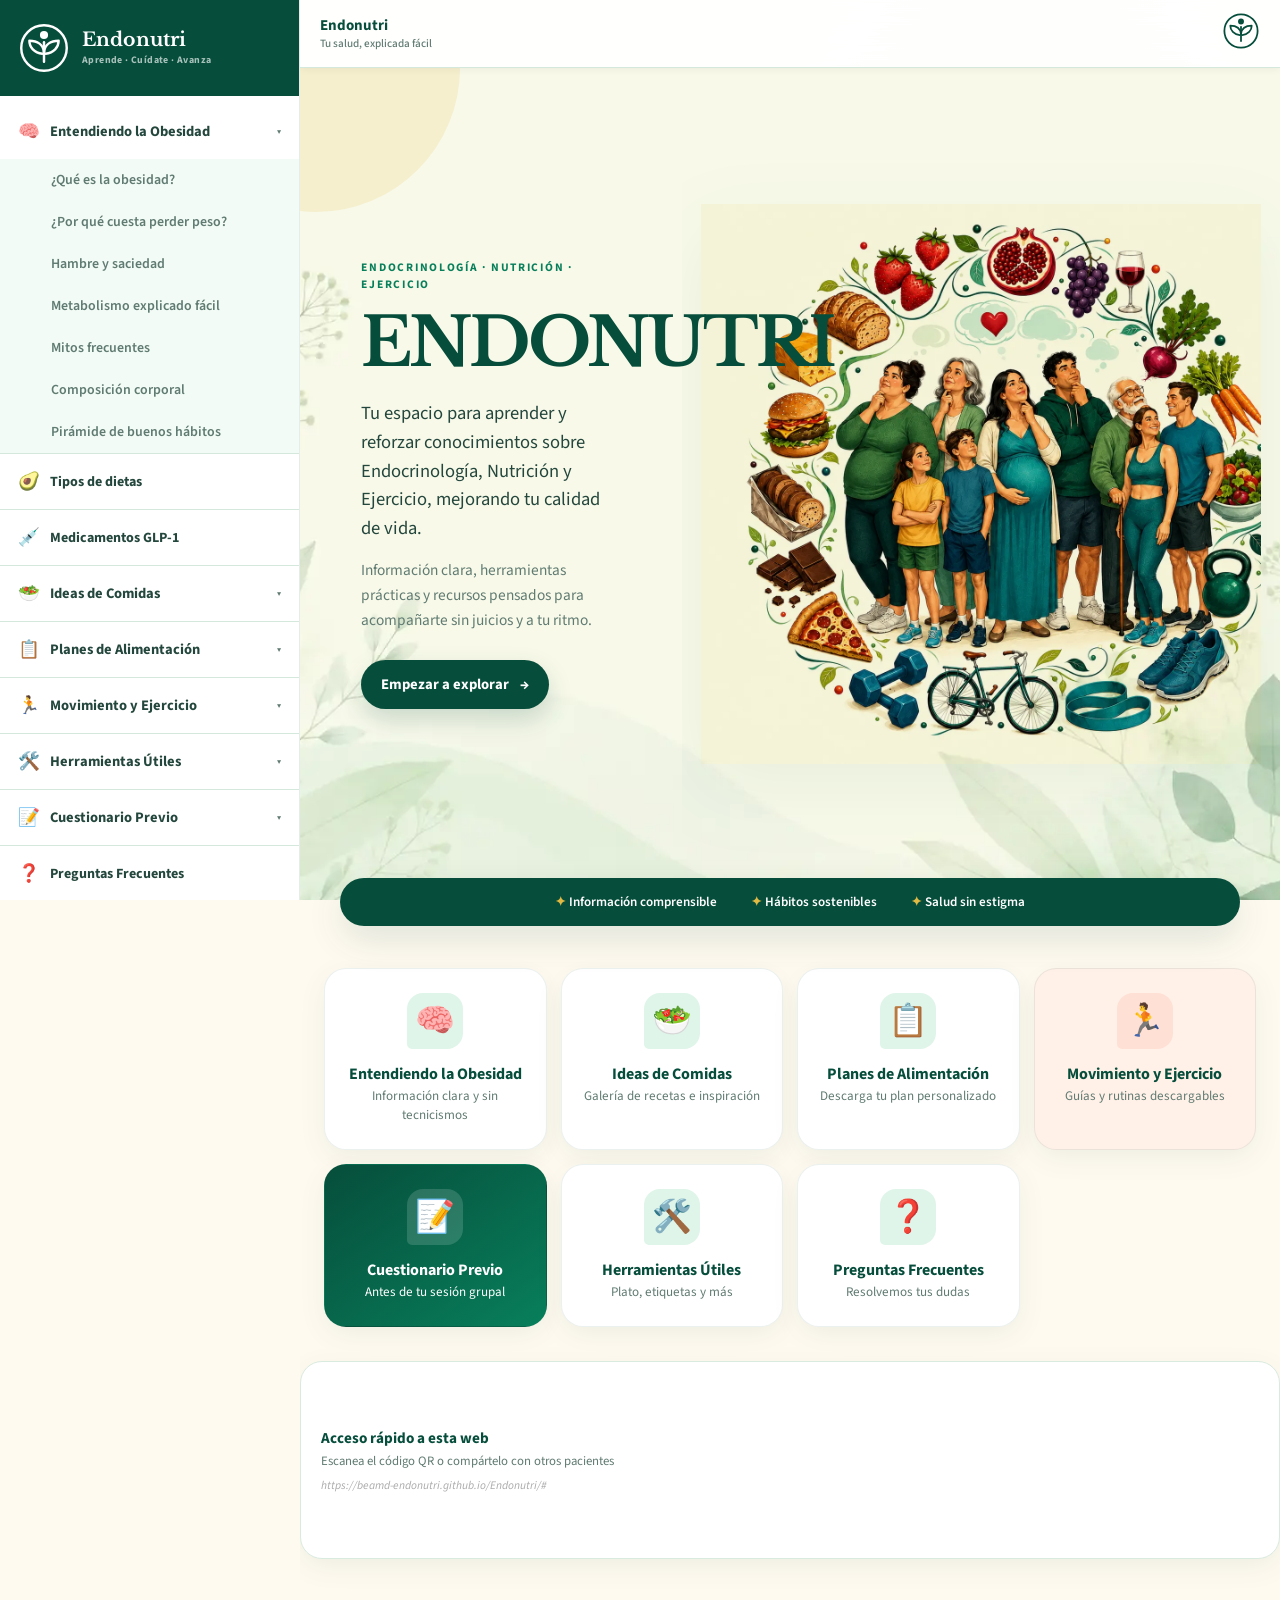
==== commit bcc8397a: "Añadir guía educativa sobre medicamentos GLP-1" ====
--- a/index.html
+++ b/index.html
@@ -61,6 +61,14 @@
       </button>
     </div>
 
+    <!-- MEDICACIÓN GLP-1 -->
+    <div class="nav-group nav-single">
+      <button class="nav-group-title" onclick="showSection('medicacion-glp1'); closeSidebar()">
+        <span class="nav-icon">💉</span>
+        <span>Medicamentos GLP-1</span>
+      </button>
+    </div>
+
     <!-- 2. IDEAS DE COMIDAS -->
     <div class="nav-group">
       <button class="nav-group-title" onclick="toggleGroup(this)">
@@ -366,6 +374,16 @@
       </div>
     </section>
 
+    <section class="section" id="section-medicacion-glp1">
+      <div class="section-header">
+        <button class="back-btn" onclick="showSection('home')">← Inicio</button>
+        <h2>💉 Medicamentos GLP-1</h2>
+      </div>
+      <div class="content-card editable-zone" id="content-medicacion-glp1">
+        <p class="placeholder-text">Guía clara sobre indicaciones, resultados esperables, seguridad y financiación.</p>
+      </div>
+    </section>
+
     <!-- ======= IDEAS DE COMIDAS ======= -->
     <section class="section" id="section-comidas-desayunos">
       <div class="section-header">
@@ -437,31 +455,24 @@
         <button class="back-btn" onclick="showSection('home')">← Inicio</button>
         <h2>📋 Planes por calorías</h2>
       </div>
+      <div class="calorie-plans-intro">
+        <div>
+          <span class="calorie-plans-kicker">FLEXIBLES · COTIDIANOS · CON EVIDENCIA</span>
+          <h3>Cinco niveles, muchas formas de comer bien</h3>
+          <p>Cada plan incluye <strong>siete opciones</strong> de desayuno, almuerzo, merienda y cena, con cantidades, recetas sencillas y valores nutricionales aproximados. Todos siguen un reparto de macronutrientes de <strong>25% proteínas, 45% hidratos de carbono y 30% grasas</strong>.</p>
+          <p class="calorie-plans-warning"><strong>Importante:</strong> elige las calorías con tu profesional. Una cifra más baja no siempre es mejor y el plan de 1200 kcal requiere especial supervisión.</p>
+        </div>
+        <img src="img/planes-calorias/desayunos-7-pdf.jpg" alt="Siete desayunos variados con tostadas, yogur, avena, fruta y huevo" loading="lazy">
+      </div>
       <div class="plans-grid" id="planes-calorias-grid">
-        <!-- Generado por js/contenidos.js -->
-        <div class="plan-card">
-          <div class="plan-kcal">1200 kcal</div>
-          <p>Plan hipocalórico</p>
-          <a href="pdfs/planes-calorias/plan-1200.pdf" class="pdf-btn" target="_blank">📥 Descargar PDF</a>
-        </div>
-        <div class="plan-card">
-          <div class="plan-kcal">1500 kcal</div>
-          <p>Plan moderado</p>
-          <a href="pdfs/planes-calorias/plan-1500.pdf" class="pdf-btn" target="_blank">📥 Descargar PDF</a>
-        </div>
-        <div class="plan-card">
-          <div class="plan-kcal">1800 kcal</div>
-          <p>Plan estándar</p>
-          <a href="pdfs/planes-calorias/plan-1800.pdf" class="pdf-btn" target="_blank">📥 Descargar PDF</a>
-        </div>
-        <div class="plan-card">
-          <div class="plan-kcal">2000 kcal</div>
-          <p>Plan mantenimiento</p>
-          <a href="pdfs/planes-calorias/plan-2000.pdf" class="pdf-btn" target="_blank">📥 Descargar PDF</a>
-        </div>
-      </div>
-      <div class="info-box">
-        💡 Para añadir un nuevo plan: copia la tarjeta en <code>js/contenidos.js</code> y sube el PDF a <code>/pdfs/planes-calorias/</code>
+        <article class="plan-card"><span class="plan-icon">🌿</span><div class="plan-kcal">1200 kcal</div><p>75 g proteína · 135 g HC · 40 g grasas</p><span class="plan-options">28 alternativas combinables</span><a href="pdfs/planes-calorias/plan-1200-7-opciones-hd.pdf" class="pdf-btn" target="_blank" rel="noopener">Ver y descargar PDF</a></article>
+        <article class="plan-card"><span class="plan-icon">🍊</span><div class="plan-kcal">1400 kcal</div><p>88 g proteína · 158 g HC · 47 g grasas</p><span class="plan-options">28 alternativas combinables</span><a href="pdfs/planes-calorias/plan-1400-7-opciones-hd.pdf" class="pdf-btn" target="_blank" rel="noopener">Ver y descargar PDF</a></article>
+        <article class="plan-card"><span class="plan-icon">🥗</span><div class="plan-kcal">1600 kcal</div><p>100 g proteína · 180 g HC · 53 g grasas</p><span class="plan-options">28 alternativas combinables</span><a href="pdfs/planes-calorias/plan-1600-7-opciones-hd.pdf" class="pdf-btn" target="_blank" rel="noopener">Ver y descargar PDF</a></article>
+        <article class="plan-card"><span class="plan-icon">🍲</span><div class="plan-kcal">1800 kcal</div><p>113 g proteína · 203 g HC · 60 g grasas</p><span class="plan-options">28 alternativas combinables</span><a href="pdfs/planes-calorias/plan-1800-7-opciones-hd.pdf" class="pdf-btn" target="_blank" rel="noopener">Ver y descargar PDF</a></article>
+        <article class="plan-card"><span class="plan-icon">💪</span><div class="plan-kcal">2000 kcal</div><p>125 g proteína · 225 g HC · 67 g grasas</p><span class="plan-options">28 alternativas combinables</span><a href="pdfs/planes-calorias/plan-2000-7-opciones-hd.pdf" class="pdf-btn" target="_blank" rel="noopener">Ver y descargar PDF</a></article>
+      </div>
+      <div class="info-box calorie-plans-note">
+        <strong>Las cifras son una guía, no un examen.</strong> Las marcas, el tamaño de la fruta y el cocinado introducen pequeñas variaciones. Si tienes diabetes tratada, enfermedad renal o hepática, embarazo, fragilidad, cirugía bariátrica o antecedentes de trastorno alimentario, utiliza solo un plan adaptado por tu equipo sanitario.
       </div>
     </section>
 
--- a/style.css
+++ b/style.css
@@ -485,6 +485,35 @@
 .plan-icon { font-size: 1.8rem; }
 .plan-card h3 { font-size: 0.88rem; font-weight: 700; color: var(--gris-texto); }
 .plan-card.special { background: var(--verde-fondo); border-color: var(--verde-palido); }
+
+.calorie-plans-intro {
+  max-width: 1020px;
+  margin: 0 auto 24px;
+  display: grid;
+  grid-template-columns: minmax(0, 1.15fr) minmax(260px, .85fr);
+  gap: clamp(20px, 4vw, 44px);
+  align-items: center;
+  padding: clamp(24px, 4vw, 42px);
+  border-radius: 28px;
+  background: linear-gradient(135deg, #064e3b 0%, #087f5b 58%, #199473 100%);
+  color: white;
+  box-shadow: var(--sombra-media);
+  overflow: hidden;
+}
+.calorie-plans-intro h3 { margin: 7px 0 12px; color: white; font-size: clamp(1.45rem, 3vw, 2.25rem); line-height: 1.12; }
+.calorie-plans-intro p { margin: 0 0 12px; color: rgba(255,255,255,.92); line-height: 1.65; }
+.calorie-plans-intro img { width: 100%; aspect-ratio: 3 / 2; object-fit: cover; border-radius: 20px; box-shadow: 0 18px 38px rgba(0,0,0,.2); }
+.calorie-plans-kicker { font-size: .75rem; font-weight: 800; letter-spacing: .12em; color: #f6cc75; }
+.calorie-plans-warning { padding: 12px 14px; border-radius: 14px; background: rgba(255,255,255,.12); border: 1px solid rgba(255,255,255,.18); font-size: .9rem; }
+.plan-card { position: relative; padding: 23px 16px; transition: transform .2s ease, box-shadow .2s ease, border-color .2s ease; }
+.plan-card:hover { transform: translateY(-4px); border-color: var(--verde-primario); box-shadow: var(--sombra-media); }
+.plan-options { display: inline-flex; padding: 5px 10px; border-radius: 999px; background: var(--verde-palido); color: var(--verde-oscuro); font-size: .72rem; font-weight: 750; }
+.calorie-plans-note { max-width: 1020px; line-height: 1.6; }
+
+@media (max-width: 720px) {
+  .calorie-plans-intro { margin-left: 16px; margin-right: 16px; grid-template-columns: 1fr; }
+  .calorie-plans-intro img { order: -1; }
+}
 
 /* =============================================
    PDF BUTTON
@@ -926,6 +955,31 @@
    CONTACTO
    ============================================= */
 .contact-grid { padding: 0 16px; display: flex; flex-direction: column; gap: 12px; }
+.contact-intro {
+  display: grid;
+  grid-template-columns: minmax(180px, 250px) 1fr;
+  gap: clamp(22px, 4vw, 42px);
+  align-items: center;
+  margin-bottom: 12px;
+  padding: clamp(16px, 3vw, 26px);
+  border-radius: 22px;
+  background: linear-gradient(135deg, var(--verde-oscuro), var(--verde-primario));
+  color: var(--blanco);
+  box-shadow: var(--sombra-media);
+  overflow: hidden;
+}
+.contact-intro > img {
+  display: block;
+  width: 100%;
+  height: clamp(245px, 34vw, 340px);
+  object-fit: cover;
+  object-position: center 18%;
+  border-radius: 18px;
+  box-shadow: 0 14px 30px rgba(0,0,0,.2);
+}
+.contact-kicker { display: block; margin-bottom: 7px; color: #f2d57d; font-size: .7rem; font-weight: 800; letter-spacing: .14em; }
+.contact-intro h3 { margin: 0 0 9px; color: var(--blanco); font-size: clamp(1.45rem, 3vw, 2.05rem); }
+.contact-intro p { margin: 0; color: rgba(255,255,255,.88); }
 .contact-card {
   background: var(--blanco);
   border-radius: var(--radio-card);
@@ -969,6 +1023,10 @@
   font-size: 0.78rem;
   color: var(--gris-suave);
   margin-top: 2px;
+}
+@media (max-width: 520px) {
+  .contact-intro { grid-template-columns: 1fr; }
+  .contact-intro > img { height: 300px; }
 }
 
 /* =============================================
@@ -1461,3 +1519,390 @@
   .diet-body { animation: none; }
   .diet-card summary i { transition: none; }
 }
+
+/* --- ENTENDIENDO LA OBESIDAD: DEFINICIÓN Y RUEDA INTERACTIVA --- */
+.obesity-lead { font-size: 1.1rem; color: var(--verde-oscuro); }
+.obesity-kicker, .factor-detail-label {
+  display: inline-block;
+  color: #087f5b;
+  font-size: .72rem;
+  font-weight: 800;
+  letter-spacing: .12em;
+}
+.obesity-section-title { margin-top: 38px; }
+.obesity-callout {
+  margin: 24px 0;
+  padding: 20px 22px;
+  border-left: 5px solid #10a878;
+  border-radius: 0 16px 16px 0;
+  background: #edf9f4;
+  color: #174c3d;
+}
+.obesity-state-grid {
+  display: grid;
+  grid-template-columns: repeat(2, minmax(0, 1fr));
+  gap: 16px;
+  margin: 20px 0 34px;
+}
+.obesity-state-card {
+  padding: 24px;
+  border: 1px solid rgba(6,78,59,.12);
+  border-radius: 20px;
+  background: linear-gradient(145deg, #fff, #f5fbf8);
+}
+.obesity-state-card.clinical { background: linear-gradient(145deg, #fff8ed, #fff); border-color: rgba(205,132,41,.25); }
+.state-label { color: #98701d; font-size: .72rem; font-weight: 800; letter-spacing: .08em; text-transform: uppercase; }
+.obesity-state-card h4 { margin: 7px 0 6px; color: var(--verde-oscuro); font-family: var(--fuente-titulo); font-size: 1.18rem; }
+.obesity-state-card p { margin: 0; }
+.health-impact-grid {
+  display: grid;
+  grid-template-columns: repeat(3, minmax(0, 1fr));
+  gap: 12px;
+  margin: 20px 0 36px;
+}
+.health-impact-grid article {
+  display: grid;
+  grid-template-columns: 38px 1fr;
+  gap: 3px 10px;
+  padding: 18px;
+  border: 1px solid rgba(6,78,59,.1);
+  border-radius: 17px;
+  background: white;
+  box-shadow: 0 8px 24px rgba(6,78,59,.06);
+}
+.health-impact-grid article > span { grid-row: 1 / 3; display: grid; place-items: center; width: 38px; height: 38px; border-radius: 12px; background: #e2f7ee; color: #087f5b; font-size: 1.2rem; }
+.health-impact-grid strong { color: var(--verde-oscuro); line-height: 1.35; }
+.health-impact-grid small { color: var(--gris-suave); line-height: 1.45; }
+.spain-prevalence {
+  display: grid;
+  grid-template-columns: 1.15fr 1fr;
+  gap: 26px;
+  align-items: center;
+  margin: 32px 0 12px;
+  padding: clamp(24px, 4vw, 38px);
+  border-radius: 24px;
+  background: linear-gradient(135deg, var(--verde-oscuro), #087f5b);
+  color: white;
+  overflow: hidden;
+}
+.spain-prevalence .obesity-kicker { color: #f0cc6b; }
+.spain-prevalence h3 { margin: 7px 0 10px; color: white; }
+.spain-prevalence p { margin: 0; color: rgba(255,255,255,.86); }
+.prevalence-numbers { display: grid; grid-template-columns: repeat(3, 1fr); gap: 8px; }
+.prevalence-numbers div { padding: 17px 8px; border: 1px solid rgba(255,255,255,.2); border-radius: 16px; background: rgba(255,255,255,.1); text-align: center; }
+.prevalence-numbers strong { display: block; color: #f7d97e; font-family: var(--fuente-titulo); font-size: clamp(1.35rem, 3vw, 2rem); }
+.prevalence-numbers span { display: block; font-size: .72rem; line-height: 1.25; }
+.prevalence-child-note { margin-bottom: 40px; color: var(--gris-suave); font-size: .9rem; }
+.obesity-wheel-intro { margin: 48px auto 16px; text-align: center; }
+.obesity-wheel-intro h3 { margin: 7px 0 4px; }
+.obesity-wheel {
+  position: relative;
+  width: min(100%, 680px);
+  aspect-ratio: 1;
+  margin: 24px auto 34px;
+}
+.wheel-rings, .wheel-rings::before, .wheel-rings::after {
+  position: absolute;
+  inset: 12%;
+  border: 1px solid rgba(16,168,120,.22);
+  border-radius: 50%;
+  content: '';
+}
+.wheel-rings::before { inset: 12%; border-style: dashed; }
+.wheel-rings::after { inset: 27%; border-color: rgba(214,164,57,.35); }
+.wheel-center {
+  position: absolute;
+  left: 50%; top: 50%;
+  z-index: 2;
+  display: grid;
+  place-content: center;
+  width: 29%;
+  aspect-ratio: 1;
+  padding: 12px;
+  transform: translate(-50%, -50%);
+  border-radius: 50%;
+  background: linear-gradient(145deg, #075d45, #0b8c66);
+  color: white;
+  text-align: center;
+  box-shadow: 0 16px 38px rgba(6,78,59,.2);
+}
+.wheel-center strong { font-family: var(--fuente-titulo); font-size: clamp(.9rem, 2vw, 1.25rem); line-height: 1.2; }
+.wheel-center span { margin-top: 5px; color: rgba(255,255,255,.78); font-size: clamp(.56rem, 1.3vw, .75rem); line-height: 1.25; }
+.wheel-factor {
+  position: absolute;
+  left: var(--x); top: var(--y);
+  z-index: 3;
+  display: flex;
+  flex-direction: column;
+  align-items: center;
+  justify-content: center;
+  width: clamp(104px, 17vw, 132px);
+  min-height: 86px;
+  padding: 10px;
+  transform: translate(-50%, -50%);
+  border: 1px solid rgba(6,78,59,.14);
+  border-radius: 18px;
+  background: white;
+  color: #174c3d;
+  box-shadow: 0 8px 24px rgba(6,78,59,.1);
+  font: inherit;
+  font-size: .77rem;
+  font-weight: 700;
+  line-height: 1.22;
+  text-align: center;
+  cursor: pointer;
+  transition: transform .22s ease, background .22s ease, color .22s ease, box-shadow .22s ease;
+}
+.wheel-factor span { font-size: 1.45rem; margin-bottom: 4px; }
+.wheel-factor:hover { transform: translate(-50%, -50%) translateY(-3px); box-shadow: 0 14px 30px rgba(6,78,59,.16); }
+.wheel-factor:focus-visible { outline: 3px solid #e2b749; outline-offset: 3px; }
+.wheel-factor.active { border-color: #087f5b; background: #087f5b; color: white; box-shadow: 0 13px 30px rgba(8,127,91,.25); }
+.factor-detail {
+  display: grid;
+  grid-template-columns: 64px 1fr;
+  gap: 20px;
+  margin: 0 auto 34px;
+  padding: clamp(22px, 4vw, 34px);
+  border: 1px solid rgba(6,78,59,.12);
+  border-radius: 22px;
+  background: #f6fbf8;
+}
+.factor-detail-icon { display: grid; place-items: center; width: 64px; height: 64px; border-radius: 20px; background: #daf4e8; font-size: 2rem; }
+.factor-detail h4 { margin: 5px 0 8px; color: var(--verde-oscuro); font-family: var(--fuente-titulo); font-size: 1.3rem; }
+.factor-detail p { margin: 0; }
+.factor-advice { margin-top: 16px; padding: 15px 17px; border-radius: 14px; background: white; border-left: 4px solid #d6a439; }
+.factor-advice strong { color: #765810; }
+.factor-advice p { margin-top: 4px; }
+.factor-enter { animation: factorReveal .42s cubic-bezier(.2,.8,.2,1); }
+@keyframes factorReveal { from { opacity: .25; transform: translateY(9px); } to { opacity: 1; transform: translateY(0); } }
+.obesity-takeaway { margin: 28px 0; padding: 22px 24px; border-radius: 18px; background: #fff7df; border: 1px solid rgba(214,164,57,.25); }
+.obesity-takeaway > strong { color: #765810; font-family: var(--fuente-titulo); }
+.obesity-takeaway p { margin: 6px 0 0; }
+.evidence-sources { margin-top: 28px; border-top: 1px solid rgba(6,78,59,.12); padding-top: 18px; }
+.evidence-sources summary { color: var(--verde-oscuro); font-weight: 700; cursor: pointer; }
+.evidence-sources li { margin: 7px 0; font-size: .9rem; }
+
+@media (max-width: 760px) {
+  .obesity-state-grid, .spain-prevalence { grid-template-columns: 1fr; }
+  .health-impact-grid { grid-template-columns: repeat(2, minmax(0, 1fr)); }
+  .obesity-wheel { width: calc(100% - 64px); }
+  .wheel-factor { width: clamp(88px, 25vw, 110px); min-height: 74px; font-size: .68rem; padding: 7px; }
+  .wheel-factor span { font-size: 1.2rem; }
+}
+@media (max-width: 520px) {
+  .health-impact-grid, .prevalence-numbers { grid-template-columns: 1fr; }
+  .health-impact-grid article { min-height: 88px; }
+  .obesity-wheel { width: calc(100% - 58px); margin-top: 32px; }
+  .wheel-factor { width: 86px; min-height: 68px; font-size: .61rem; border-radius: 14px; }
+  .wheel-factor span { font-size: 1.05rem; margin-bottom: 2px; }
+  .wheel-center { width: 32%; }
+  .factor-detail { grid-template-columns: 1fr; }
+}
+@media (prefers-reduced-motion: reduce) {
+  .wheel-factor { transition: none; }
+  .factor-enter { animation: none; }
+}
+
+/* --- CARDIO: GUÍA E INFOGRAFÍAS --- */
+.cardio-page { --cardio-teal:#087f5b; --cardio-dark:#064e3b; --cardio-mint:#e6f6ef; --cardio-gold:#d6a439; --cardio-coral:#d96c4c; }
+.cardio-page h3 { margin-top: 38px; }
+.cardio-page > h3:first-of-type { margin-top: 4px; font-size: clamp(1.55rem,3vw,2.15rem); }
+.cardio-eyebrow { display:inline-block; color:var(--cardio-teal); font-size:.76rem; font-weight:800; letter-spacing:.12em; }
+.cardio-lead { font-size:1.08rem; color:#174c3d; }
+.cardio-benefit-band { display:grid; grid-template-columns:repeat(4,minmax(0,1fr)); gap:10px; margin:26px 0 34px; }
+.cardio-benefit-band div { padding:18px 14px; border:1px solid rgba(6,78,59,.1); border-radius:18px; background:#fff; box-shadow:0 8px 24px rgba(6,78,59,.06); }
+.cardio-benefit-band span { display:grid; place-items:center; width:42px; height:42px; margin-bottom:11px; border-radius:14px; background:var(--cardio-mint); color:var(--cardio-teal); font-size:1.3rem; }
+.cardio-benefit-band strong,.cardio-benefit-band small { display:block; }
+.cardio-benefit-band strong { color:var(--cardio-dark); }
+.cardio-benefit-band small { margin-top:5px; color:var(--gris-suave); font-size:.78rem; line-height:1.42; }
+.cardio-target { display:grid; grid-template-columns:170px 1fr; gap:28px; align-items:center; margin:28px 0 38px; padding:clamp(24px,4vw,38px); border-radius:25px; background:linear-gradient(135deg,var(--cardio-dark),var(--cardio-teal)); color:#fff; }
+.cardio-target h3 { margin:6px 0 9px; color:#fff; }
+.cardio-target p { margin:0; color:rgba(255,255,255,.88); }
+.cardio-target .cardio-eyebrow { color:#f3cf70; }
+.target-dial { display:grid; place-content:center; width:160px; aspect-ratio:1; border:12px solid rgba(255,255,255,.16); border-top-color:#f3cf70; border-right-color:#f3cf70; border-radius:50%; text-align:center; }
+.target-dial strong { font:700 1.8rem/1 var(--fuente-titulo); }
+.target-dial span { margin-top:5px; font-size:.72rem; }
+.talk-test { display:grid; grid-template-columns:repeat(4,minmax(0,1fr)); margin:18px 0 38px; overflow:hidden; border-radius:21px; box-shadow:var(--sombra-suave); }
+.talk-zone { min-height:190px; padding:21px 17px; color:#173f34; }
+.talk-zone > span { display:inline-block; padding:4px 9px; border-radius:999px; background:rgba(255,255,255,.7); font-size:.72rem; font-weight:800; }
+.talk-zone strong,.talk-zone small { display:block; }
+.talk-zone strong { margin:13px 0 5px; font:700 1.1rem var(--fuente-titulo); }
+.talk-zone p { margin:0 0 10px; font-size:.9rem; line-height:1.42; }
+.talk-zone small { font-size:.75rem; line-height:1.38; opacity:.82; }
+.zone-light{background:#e8f7f0}.zone-moderate{background:#bfead7}.zone-hard{background:#f5d987}.zone-max{background:#f2b29d}
+.cardio-types { display:grid; grid-template-columns:repeat(2,minmax(0,1fr)); gap:14px; margin:18px 0 18px; }
+.cardio-types article { padding:22px; border:1px solid rgba(6,78,59,.11); border-radius:20px; background:#fff; box-shadow:0 7px 22px rgba(6,78,59,.055); }
+.cardio-types article:last-child { grid-column:1/-1; }
+.type-head { display:flex; align-items:center; gap:13px; }
+.type-icon { display:grid; place-items:center; width:48px; height:48px; border-radius:15px; background:var(--cardio-mint); font-size:1.35rem; }
+.type-head small { color:var(--cardio-teal); font-size:.68rem; font-weight:800; letter-spacing:.1em; }
+.type-head h4 { margin:2px 0 0; color:var(--cardio-dark); font:700 1.12rem var(--fuente-titulo); }
+.cardio-types article > p { margin:14px 0; }
+.type-example { padding:12px 14px; border-radius:12px; background:#f1f8f4; font-size:.85rem; line-height:1.45; }
+.cardio-evidence-note { margin:20px 0 40px; padding:18px 20px; border-left:5px solid var(--cardio-gold); border-radius:0 15px 15px 0; background:#fff8e8; }
+.cardio-adaptations { display:grid; gap:11px; margin:18px 0 42px; }
+.cardio-adaptations details { overflow:hidden; border:1px solid rgba(6,78,59,.12); border-radius:18px; background:#fff; }
+.cardio-adaptations summary { display:grid; grid-template-columns:48px 1fr 32px; gap:13px; align-items:center; padding:15px 18px; list-style:none; cursor:pointer; }
+.cardio-adaptations summary::-webkit-details-marker { display:none; }
+.cardio-adaptations summary > span { display:grid; place-items:center; width:46px; height:46px; border-radius:14px; background:var(--cardio-mint); font-size:1.35rem; }
+.cardio-adaptations summary strong,.cardio-adaptations summary small { display:block; }
+.cardio-adaptations summary strong { color:var(--cardio-dark); }
+.cardio-adaptations summary small { margin-top:2px; color:var(--gris-suave); font-size:.76rem; }
+.cardio-adaptations summary i { display:grid; place-items:center; width:30px; height:30px; border-radius:50%; background:#edf6f1; color:var(--cardio-dark); font-size:1.2rem; font-style:normal; transition:transform .22s ease; }
+.cardio-adaptations details[open] { background:#f7fbf9; }
+.cardio-adaptations details[open] summary i { transform:rotate(45deg); }
+.cardio-adaptations details > div { padding:1px clamp(22px,5vw,78px) 22px; animation:cardioReveal .3s ease both; }
+.cardio-adaptations details p { margin:12px 0 0; }
+@keyframes cardioReveal { from{opacity:0;transform:translateY(-6px)} to{opacity:1;transform:translateY(0)} }
+.cardio-start { margin:42px 0; padding:clamp(24px,4vw,38px); border-radius:26px; background:#eef8f3; border:1px solid rgba(6,78,59,.1); }
+.start-title { max-width:700px; }
+.start-title h3 { margin:6px 0; }
+.start-title p { margin:0; }
+.start-route { display:grid; grid-template-columns:repeat(4,minmax(0,1fr)); gap:0; margin:28px 0 24px; padding:0; list-style:none; }
+.start-route li { position:relative; padding:0 12px; text-align:center; }
+.start-route li:not(:last-child)::after { content:''; position:absolute; left:62%; right:-38%; top:24px; height:3px; background:#abdcc8; }
+.start-route li > span { position:relative; z-index:1; display:grid; place-items:center; width:50px; height:50px; margin:0 auto 12px; border-radius:50%; background:var(--cardio-teal); color:#fff; font-weight:800; box-shadow:0 0 0 7px #d9efe5; }
+.start-route strong { color:var(--cardio-dark); }
+.start-route p { margin:6px 0 0; color:var(--gris-suave); font-size:.78rem; line-height:1.42; }
+.start-formula { display:grid; grid-template-columns:auto 1fr auto auto 1fr auto auto 1fr; gap:9px; align-items:center; padding:15px 18px; border-radius:14px; background:#fff; font-size:.8rem; }
+.start-formula strong { color:var(--cardio-dark); }.start-formula span{color:var(--gris-suave)}.start-formula b{color:var(--cardio-gold)}
+.neat-infographic { margin:42px 0; padding:clamp(24px,4vw,38px); border-radius:26px; background:linear-gradient(145deg,#fff9e8,#fff); border:1px solid rgba(214,164,57,.24); }
+.neat-main { display:grid; grid-template-columns:74px 1fr; gap:20px; align-items:start; }
+.neat-main > span { display:grid; place-items:center; width:70px; height:70px; border-radius:22px; background:#f3cf70; color:var(--cardio-dark); font-size:2rem; }
+.neat-main small { color:#8b6508; font-weight:800; letter-spacing:.15em; }
+.neat-main h3 { margin:4px 0 8px; }
+.neat-main p { margin:0; }
+.neat-examples { display:grid; grid-template-columns:1fr auto 1fr auto 1fr; gap:10px; align-items:center; margin:25px 0; }
+.neat-examples article { padding:17px 12px; border-radius:16px; background:#fff; text-align:center; }
+.neat-examples article > span { display:block; color:var(--cardio-dark); font:700 1.1rem var(--fuente-titulo); }
+.neat-examples p { margin:5px 0 0; font-size:.76rem; line-height:1.35; }
+.neat-examples > b { color:#aa7c13; font-size:1.2rem; }
+.neat-examples .neat-result { background:var(--cardio-dark); color:#fff; }.neat-examples .neat-result span{color:#f3cf70}
+.neat-actions { display:grid; grid-template-columns:repeat(3,minmax(0,1fr)); gap:9px; }
+.neat-actions div { padding:11px 12px; border-radius:12px; background:#fff; font-size:.8rem; }
+.neat-note { margin:18px 0 0; color:#685829; font-size:.86rem; }
+.cardio-safety { display:grid; grid-template-columns:52px 1fr; gap:16px; margin:38px 0 24px; padding:21px 23px; border-radius:18px; background:#fff0eb; border-left:5px solid var(--cardio-coral); }
+.cardio-safety > span { display:grid; place-items:center; width:50px; height:50px; border-radius:50%; background:var(--cardio-coral); color:#fff; font-size:1.4rem; font-weight:800; }
+.cardio-safety strong { color:#7b2e1d; }.cardio-safety p{margin:5px 0 0}
+.cardio-sources { margin-top:26px; padding-top:18px; border-top:1px solid rgba(6,78,59,.12); }
+.cardio-sources summary { color:var(--cardio-dark); font-weight:700; cursor:pointer; }.cardio-sources li{margin:7px 0;font-size:.9rem}
+
+@media (max-width:820px){
+  .cardio-benefit-band,.talk-test{grid-template-columns:repeat(2,minmax(0,1fr))}
+  .cardio-target{grid-template-columns:130px 1fr}.target-dial{width:125px;border-width:9px}.target-dial strong{font-size:1.45rem}
+  .start-route{grid-template-columns:repeat(2,minmax(0,1fr));gap:25px 0}.start-route li:nth-child(2)::after{display:none}
+  .start-formula{grid-template-columns:auto 1fr}.start-formula b{display:none}
+}
+@media (max-width:560px){
+  .cardio-benefit-band,.talk-test,.cardio-types,.start-route,.neat-actions{grid-template-columns:1fr}
+  .cardio-target{grid-template-columns:1fr}.target-dial{width:128px}
+  .talk-zone{min-height:auto}.cardio-types article:last-child{grid-column:auto}
+  .cardio-adaptations summary{grid-template-columns:42px 1fr 28px;padding:13px}.cardio-adaptations summary > span{width:40px;height:40px}
+  .start-route{gap:15px}.start-route li{display:grid;grid-template-columns:52px 1fr;gap:13px;text-align:left}.start-route li::after{display:none}.start-route li > span{margin:0}
+  .neat-main{grid-template-columns:1fr}.neat-examples{grid-template-columns:1fr}.neat-examples > b{transform:rotate(90deg);text-align:center}
+  .cardio-safety{grid-template-columns:1fr}
+}
+@media (prefers-reduced-motion:reduce){.cardio-adaptations details > div{animation:none}.cardio-adaptations summary i{transition:none}}
+
+/* --- ENTRENAMIENTO DE FUERZA: GUÍA VISUAL --- */
+.strength-page{--st-dark:#064e3b;--st-green:#087f5b;--st-jade:#10a878;--st-mint:#e4f6ee;--st-gold:#d6a439;--st-coral:#d96c4c}
+.strength-page h3{margin-top:38px}.strength-page>h3:first-of-type{margin-top:4px;font-size:clamp(1.55rem,3vw,2.15rem)}
+.strength-eyebrow{display:inline-block;color:var(--st-green);font-size:.76rem;font-weight:800;letter-spacing:.12em}.strength-lead{font-size:1.08rem;color:#174c3d}
+.strength-hero{margin:26px 0 36px;overflow:hidden;border-radius:25px;background:var(--st-dark);box-shadow:var(--sombra-media)}
+.strength-hero img{display:block;width:100%;height:clamp(260px,46vw,480px);object-fit:cover}.strength-hero figcaption{padding:12px 18px;color:rgba(255,255,255,.82);font-size:.82rem;text-align:center}
+.strength-benefits{display:grid;grid-template-columns:repeat(3,minmax(0,1fr));gap:12px;margin:22px 0 38px}
+.strength-benefits article{padding:19px;border:1px solid rgba(6,78,59,.1);border-radius:18px;background:#fff;box-shadow:0 8px 24px rgba(6,78,59,.055)}
+.strength-benefits span{display:grid;place-items:center;width:43px;height:43px;margin-bottom:11px;border-radius:14px;background:var(--st-mint);font-size:1.3rem}.strength-benefits strong{display:block;color:var(--st-dark)}.strength-benefits p{margin:5px 0 0;color:var(--gris-suave);font-size:.83rem;line-height:1.44}
+.strength-dose{margin:36px 0;padding:clamp(25px,4vw,40px);border-radius:26px;background:linear-gradient(135deg,var(--st-dark),var(--st-green));color:#fff;overflow:hidden}
+.strength-dose .strength-eyebrow{color:#f3d276}.strength-dose h3{margin:5px 0 8px;color:#fff}.strength-dose p{color:rgba(255,255,255,.87)}
+.dose-copy{max-width:750px}.dose-steps{display:grid;grid-template-columns:repeat(3,minmax(0,1fr));gap:12px;margin:25px 0 18px}
+.dose-steps>div{position:relative;padding:20px 15px;border:1px solid rgba(255,255,255,.18);border-radius:18px;background:rgba(255,255,255,.09);text-align:center}.dose-steps>div>span{display:block;color:#f3d276;font:700 2.1rem/1 var(--fuente-titulo)}.dose-steps strong,.dose-steps small{display:block}.dose-steps strong{margin:3px 0 7px}.dose-steps small{font-size:.78rem;line-height:1.38;color:rgba(255,255,255,.75)}
+.dose-steps .recommended{background:#fff;color:var(--st-dark);transform:translateY(-5px);box-shadow:0 14px 28px rgba(0,0,0,.15)}.dose-steps .recommended small{color:#557168}.dose-steps .recommended b{display:inline-block;margin-top:12px;padding:4px 8px;border-radius:999px;background:#f4d77e;color:#674c0c;font-size:.62rem;letter-spacing:.07em}.dose-note{margin:0;padding-top:4px}
+.strength-modalities{display:grid;grid-template-columns:repeat(2,minmax(0,1fr));gap:12px;margin:18px 0 40px}
+.strength-modalities details{overflow:hidden;border:1px solid rgba(6,78,59,.11);border-radius:19px;background:#fff}.strength-modalities summary{display:grid;grid-template-columns:46px 1fr 30px;gap:12px;align-items:center;padding:15px;list-style:none;cursor:pointer}.strength-modalities summary::-webkit-details-marker{display:none}
+.strength-modalities summary>span{display:grid;place-items:center;width:44px;height:44px;border-radius:14px;background:var(--st-mint);font-size:1.25rem}.strength-modalities summary strong,.strength-modalities summary small{display:block}.strength-modalities summary strong{color:var(--st-dark)}.strength-modalities summary small{color:var(--gris-suave);font-size:.75rem}.strength-modalities summary i,.strength-myths summary i{display:grid;place-items:center;width:29px;height:29px;border-radius:50%;background:#edf6f1;color:var(--st-dark);font-size:1.2rem;font-style:normal;transition:transform .22s ease}
+.strength-modalities details[open]{background:#f7fbf9}.strength-modalities details[open] summary i,.strength-myths details[open] summary i{transform:rotate(45deg)}.strength-modalities details>div{padding:0 20px 20px;animation:strengthReveal .28s ease both}.strength-modalities details p{margin:10px 0 0}
+@keyframes strengthReveal{from{opacity:0;transform:translateY(-6px)}to{opacity:1;transform:none}}
+.strength-recipe{margin:40px 0;padding:clamp(24px,4vw,38px);border:1px solid rgba(6,78,59,.1);border-radius:27px;background:#eef8f3}.recipe-title h3{margin:5px 0}.recipe-title p{margin:0}
+.movement-map{display:grid;grid-template-columns:repeat(5,minmax(0,1fr));gap:9px;margin:25px 0}.movement-map article{padding:15px 10px;border-radius:16px;background:#fff;text-align:center}.movement-map article>span{display:grid;place-items:center;width:33px;height:33px;margin:0 auto 8px;border-radius:50%;background:var(--st-green);color:#fff;font-weight:800}.movement-map strong,.movement-map small{display:block}.movement-map strong{color:var(--st-dark);font-size:.88rem}.movement-map small{margin-top:4px;color:var(--gris-suave);font-size:.7rem;line-height:1.35}
+.training-formula{display:grid;grid-template-columns:1fr auto 1fr auto 1fr auto 1fr;gap:8px;align-items:center;padding:18px;border-radius:17px;background:var(--st-dark);color:#fff;text-align:center}.training-formula div strong,.training-formula div span{display:block}.training-formula div strong{color:#f3d276;font:700 1.25rem var(--fuente-titulo)}.training-formula div span{font-size:.7rem;line-height:1.3;color:rgba(255,255,255,.76)}.training-formula>b{color:#f3d276}.recipe-explain{margin:16px 0 0;font-size:.88rem}
+.gym-home{display:grid;grid-template-columns:repeat(2,minmax(0,1fr));gap:15px;margin:36px 0}.gym-home section{padding:26px;border:1px solid rgba(6,78,59,.11);border-radius:23px;background:#fff}.gym-home section:nth-child(2){background:#fff9e9;border-color:rgba(214,164,57,.2)}.gym-home .place-icon{display:grid;place-items:center;width:50px;height:50px;border-radius:16px;background:var(--st-mint);font-size:1.45rem}.gym-home h3{margin:11px 0 5px}.gym-home p{margin:0}.gym-home ol{margin:16px 0 0;padding-left:1.35rem}.gym-home li{margin:5px 0}
+.progress-ladder{margin:38px 0;padding:clamp(24px,4vw,38px);border-radius:25px;background:linear-gradient(145deg,#fff8df,#fff);border:1px solid rgba(214,164,57,.25)}.progress-ladder h3{margin:5px 0}.progress-ladder ol{display:grid;grid-template-columns:repeat(5,minmax(0,1fr));gap:8px;margin:24px 0;padding:0;list-style:none}.progress-ladder li{position:relative;padding:16px 10px;border-radius:15px;background:#fff}.progress-ladder li>span{display:grid;place-items:center;width:31px;height:31px;margin-bottom:8px;border-radius:10px;background:#f2cd68;color:#634a10;font-weight:800}.progress-ladder li p{margin:0;font-size:.76rem;line-height:1.4}.progress-ladder>p{margin:0;color:#685829}
+.muscle-timeline{display:grid;grid-template-columns:repeat(3,minmax(0,1fr));gap:12px;margin:18px 0}.muscle-timeline article{padding:22px;border-radius:19px;background:#fff;border-top:5px solid var(--st-jade);box-shadow:var(--sombra-suave)}.muscle-timeline article:nth-child(2){border-color:var(--st-gold)}.muscle-timeline article:nth-child(3){border-color:var(--st-coral)}.muscle-timeline span{color:var(--st-green);font-size:.72rem;font-weight:800;letter-spacing:.07em}.muscle-timeline strong{display:block;margin:7px 0;color:var(--st-dark)}.muscle-timeline p{margin:0;font-size:.82rem;line-height:1.45}.timeline-note{color:var(--gris-suave);font-size:.88rem}
+.recomp-card{display:grid;grid-template-columns:200px 1fr;gap:30px;align-items:center;margin:40px 0;padding:clamp(25px,4vw,40px);border-radius:26px;background:linear-gradient(135deg,var(--st-dark),#0c765a);color:#fff}.recomp-card h3{margin:5px 0 9px;color:#fff}.recomp-card p{margin:9px 0;color:rgba(255,255,255,.87)}.recomp-card .strength-eyebrow{color:#f3d276}.recomp-scale{display:grid;grid-template-columns:1fr auto;gap:5px 8px;align-items:center;padding:20px;border-radius:22px;background:rgba(255,255,255,.1)}.recomp-scale span{font-size:.75rem;font-weight:800;letter-spacing:.08em}.recomp-scale b{color:#f3d276;font-size:1.5rem}.recomp-scale i{grid-column:1/-1;color:rgba(255,255,255,.5);font-style:normal;text-align:center;font-size:1.4rem}
+.strength-myths{display:grid;gap:10px;margin:18px 0 38px}.strength-myths details{overflow:hidden;border:1px solid rgba(6,78,59,.11);border-radius:16px;background:#fff}.strength-myths summary{display:grid;grid-template-columns:1fr 30px;gap:12px;align-items:center;padding:16px 19px;list-style:none;cursor:pointer;color:var(--st-dark);font-weight:700}.strength-myths summary::-webkit-details-marker{display:none}.strength-myths details>div{padding:0 20px 19px;color:#425f57;animation:strengthReveal .28s ease both}
+.strength-safety{display:grid;grid-template-columns:52px 1fr;gap:16px;margin:38px 0 24px;padding:21px 23px;border-radius:18px;background:#fff0eb;border-left:5px solid var(--st-coral)}.strength-safety>span{display:grid;place-items:center;width:50px;height:50px;border-radius:50%;background:var(--st-coral);color:#fff;font-size:1.4rem;font-weight:800}.strength-safety strong{color:#7b2e1d}.strength-safety p{margin:5px 0 0}
+.strength-sources{margin-top:26px;padding-top:18px;border-top:1px solid rgba(6,78,59,.12)}.strength-sources summary{color:var(--st-dark);font-weight:700;cursor:pointer}.strength-sources li{margin:7px 0;font-size:.9rem}
+@media(max-width:820px){.strength-benefits{grid-template-columns:repeat(2,minmax(0,1fr))}.movement-map{grid-template-columns:repeat(3,minmax(0,1fr))}.progress-ladder ol{grid-template-columns:repeat(3,minmax(0,1fr))}.recomp-card{grid-template-columns:150px 1fr}}
+@media(max-width:560px){.strength-benefits,.dose-steps,.strength-modalities,.gym-home,.muscle-timeline,.recomp-card{grid-template-columns:1fr}.dose-steps .recommended{transform:none}.movement-map,.progress-ladder ol{grid-template-columns:repeat(2,minmax(0,1fr))}.movement-map article:last-child,.progress-ladder li:last-child{grid-column:1/-1}.training-formula{grid-template-columns:1fr}.training-formula>b{display:none}.recomp-scale{max-width:230px}.strength-safety{grid-template-columns:1fr}}
+@media(prefers-reduced-motion:reduce){.strength-modalities details>div,.strength-myths details>div{animation:none}.strength-modalities summary i,.strength-myths summary i{transition:none}}
+
+/* --- TAMAÑO DE RACIONES: GUÍA VISUAL INTERACTIVA --- */
+.portion-page{--po-dark:#064e3b;--po-green:#087f5b;--po-jade:#19a979;--po-mint:#e5f5ed;--po-gold:#d6a439;--po-coral:#e47c5d;--po-cream:#fffaf0}
+.portion-page h3{margin-top:38px}.portion-page>h3:first-of-type{margin:5px 0 10px;font-size:clamp(1.7rem,3.5vw,2.35rem)}
+.portion-eyebrow{display:inline-block;color:var(--po-green);font-size:.75rem;font-weight:800;letter-spacing:.13em}.portion-lead{max-width:820px;font-size:1.08rem;color:#174c3d}
+.portion-compass{display:grid;grid-template-columns:92px 1fr;gap:23px;align-items:center;margin:28px 0 42px;padding:clamp(23px,4vw,36px);border-radius:26px;background:linear-gradient(135deg,var(--po-dark),var(--po-green));color:#fff;box-shadow:var(--sombra-media)}
+.portion-compass-icon{display:grid;place-items:center;width:86px;height:86px;border-radius:25px;background:rgba(255,255,255,.13);font-size:2.8rem}.portion-compass span{color:#f4d67e;font-size:.7rem;font-weight:800;letter-spacing:.14em}.portion-compass h3{margin:4px 0 7px;color:#fff}.portion-compass p{margin:0;color:rgba(255,255,255,.86)}
+.portion-section-title{margin-bottom:6px}.portion-intro{margin-top:0;color:var(--gris-suave)}
+.portion-gallery{display:grid;grid-template-columns:repeat(2,minmax(0,1fr));gap:15px;margin:22px 0 44px}
+.portion-card{overflow:hidden;border:1px solid rgba(6,78,59,.12);border-radius:22px;background:#fff;box-shadow:0 9px 28px rgba(6,78,59,.06)}
+.portion-card summary{position:relative;display:grid;grid-template-columns:145px 1fr 32px;gap:15px;align-items:center;padding:12px;list-style:none;cursor:pointer}.portion-card summary::-webkit-details-marker{display:none}
+.portion-card summary img{width:145px;aspect-ratio:1;object-fit:cover;border-radius:15px;background:var(--po-cream)}
+.portion-card-copy small,.portion-card-copy strong,.portion-card-copy em{display:block}.portion-card-copy small{color:var(--po-green);font-size:.65rem;font-weight:800;letter-spacing:.09em}.portion-card-copy strong{margin:5px 0;color:var(--po-dark);font:700 1.08rem var(--fuente-titulo)}.portion-card-copy em{color:var(--gris-suave);font-size:.72rem;font-style:normal}
+.portion-card summary>i{display:grid;place-items:center;width:30px;height:30px;border-radius:50%;background:var(--po-mint);color:var(--po-dark);font-size:1.2rem;font-style:normal;transition:transform .24s ease,background .24s ease}
+.portion-card[open]{background:#f8fcfa}.portion-card[open] summary>i{transform:rotate(45deg);background:#f6d87e}.portion-card-detail{padding:2px 21px 21px;animation:portionReveal .3s ease both}.portion-card-detail p{margin:10px 0;font-size:.88rem;line-height:1.48}.portion-mission{padding:12px 14px;border-radius:13px;background:var(--po-mint);color:#24594a}
+@keyframes portionReveal{from{opacity:0;transform:translateY(-7px)}to{opacity:1;transform:none}}
+.portion-plate-game{display:grid;grid-template-columns:270px 1fr;gap:34px;align-items:center;margin:42px 0;padding:clamp(24px,4vw,40px);border-radius:28px;background:linear-gradient(145deg,#fff7df,#fff);border:1px solid rgba(214,164,57,.25)}
+.portion-plate{display:grid;grid-template-columns:1fr 1fr;grid-template-rows:1fr 1fr;width:260px;aspect-ratio:1;overflow:hidden;border:12px solid #fff;border-radius:50%;box-shadow:0 12px 30px rgba(78,61,21,.12);text-align:center}.portion-plate span{display:grid;place-content:center;font:700 2rem/1 var(--fuente-titulo)}.portion-plate small{display:block;margin-top:5px;font:700 .68rem/1.2 var(--fuente-cuerpo);text-transform:uppercase}.plate-veg{grid-row:1/-1;background:#85d7b5;color:#064e3b}.plate-protein{background:#f0b69f;color:#713522}.plate-grain{background:#f2d578;color:#624b0f}
+.portion-plate-game h3{margin:5px 0 10px}.portion-plate-game p{margin:9px 0}
+.portion-check{margin:42px 0}.portion-check h3{margin-bottom:17px}.portion-check-grid{display:grid;grid-template-columns:repeat(3,minmax(0,1fr));gap:12px}.portion-check article{padding:21px;border-radius:19px;background:#fff;border-top:5px solid var(--po-green);box-shadow:var(--sombra-suave)}.portion-check article:nth-child(2){border-color:var(--po-gold)}.portion-check article:nth-child(3){border-color:var(--po-coral)}.portion-check span{color:var(--po-green);font-size:.68rem;font-weight:800;letter-spacing:.12em}.portion-check strong{display:block;margin:7px 0;color:var(--po-dark)}.portion-check p{margin:0;color:var(--gris-suave);font-size:.84rem;line-height:1.45}
+.portion-care{display:grid;grid-template-columns:52px 1fr;gap:16px;margin:38px 0 24px;padding:21px 23px;border-radius:19px;background:#fff0eb;border-left:5px solid var(--po-coral)}.portion-care>span{display:grid;place-items:center;width:50px;height:50px;border-radius:50%;background:var(--po-coral);color:#fff;font-size:1.35rem}.portion-care strong{color:#7b2e1d}.portion-care p{margin:5px 0 0}
+.portion-sources{margin-top:28px;padding-top:18px;border-top:1px solid rgba(6,78,59,.12)}.portion-sources summary{color:var(--po-dark);font-weight:700;cursor:pointer}.portion-sources li{margin:8px 0;font-size:.88rem}.portion-sources>p{color:var(--gris-suave);font-size:.86rem}
+@media(max-width:820px){.portion-gallery{grid-template-columns:1fr}.portion-plate-game{grid-template-columns:220px 1fr}.portion-plate{width:210px}.portion-check-grid{grid-template-columns:1fr}}
+@media(max-width:560px){.portion-compass,.portion-plate-game{grid-template-columns:1fr}.portion-compass-icon{width:70px;height:70px;font-size:2.2rem}.portion-card summary{grid-template-columns:100px 1fr 28px;gap:11px}.portion-card summary img{width:100px}.portion-card-copy small{font-size:.58rem}.portion-card-copy strong{font-size:.95rem}.portion-card-copy em{display:none}.portion-plate{width:min(100%,245px);margin:auto}.portion-care{grid-template-columns:1fr}}
+@media(prefers-reduced-motion:reduce){.portion-card-detail{animation:none}.portion-card summary>i{transition:none}}
+
+/* --- HAMBRE Y SACIEDAD: GUÍA INTERACTIVA --- */
+.hunger-page{--hu-dark:#064e3b;--hu-green:#087f5b;--hu-jade:#18a878;--hu-mint:#e4f6ee;--hu-gold:#d6a439;--hu-coral:#e2795b;--hu-cream:#fffaf0}.hunger-page h3{margin-top:38px}.hunger-eyebrow{display:inline-block;color:var(--hu-green);font-size:.73rem;font-weight:800;letter-spacing:.13em}
+.hunger-hero{display:grid;grid-template-columns:minmax(0,1fr) minmax(260px,39%);gap:clamp(24px,5vw,52px);align-items:center;margin:0 0 38px;padding:clamp(25px,4vw,42px);overflow:hidden;border-radius:28px;background:linear-gradient(145deg,#f0faf5,#fff8e9);border:1px solid rgba(6,78,59,.1)}.hunger-hero h3{margin:6px 0 10px;font-size:clamp(1.7rem,3.7vw,2.55rem)}.hunger-hero p{font-size:1.06rem;color:#285649}.hunger-hero img{display:block;width:100%;max-height:430px;object-fit:cover;object-position:center;border-radius:22px;box-shadow:0 17px 35px rgba(6,78,59,.13)}
+.hunger-key{display:grid;grid-template-columns:62px 1fr;gap:19px;align-items:start;margin:34px 0;padding:24px;border-left:6px solid var(--hu-gold);border-radius:0 20px 20px 0;background:#fff8df}.hunger-key>span{display:grid;place-items:center;width:58px;height:58px;border-radius:18px;background:#f1d373;color:#654b0d;font:700 2rem var(--fuente-titulo)}.hunger-key h3{margin:0 0 6px}.hunger-key p{margin:0}
+.hunger-map{max-width:760px;margin:42px auto 24px;text-align:center}.hunger-map img{display:block;width:100%;border-radius:25px;box-shadow:var(--sombra-media)}.hunger-map figcaption{margin-top:10px;color:var(--gris-suave);font-size:.82rem}
+.hunger-types{display:grid;grid-template-columns:repeat(2,minmax(0,1fr));gap:12px;margin:22px 0 42px}.hunger-types details,.hormone-cards details{overflow:hidden;border:1px solid rgba(6,78,59,.12);border-radius:19px;background:#fff}.hunger-types summary,.hormone-cards summary{display:grid;grid-template-columns:47px 1fr 30px;gap:12px;align-items:center;padding:16px;list-style:none;cursor:pointer}.hunger-types summary::-webkit-details-marker,.hormone-cards summary::-webkit-details-marker{display:none}.hunger-types summary>span,.hormone-cards summary>span{display:grid;place-items:center;width:45px;height:45px;border-radius:14px;background:var(--hu-mint);font-size:1.25rem}.hunger-types small,.hunger-types strong,.hormone-cards small,.hormone-cards strong,.hormone-cards em{display:block}.hunger-types small,.hormone-cards small{color:var(--hu-green);font-size:.63rem;font-weight:800;letter-spacing:.09em}.hunger-types strong,.hormone-cards strong{margin:2px 0;color:var(--hu-dark);font:700 1.06rem var(--fuente-titulo)}.hunger-types summary i,.hormone-cards summary i{display:grid;place-items:center;width:29px;height:29px;border-radius:50%;background:#eef7f2;color:var(--hu-dark);font-size:1.15rem;font-style:normal;transition:transform .22s ease}.hunger-types details[open],.hormone-cards details[open]{background:#f8fcfa}.hunger-types details[open] summary i,.hormone-cards details[open] summary i{transform:rotate(45deg)}.hunger-types details>div,.hormone-cards details>div{padding:0 20px 20px;animation:hungerReveal .28s ease both}.hunger-types details p,.hormone-cards details p{margin:9px 0 0}@keyframes hungerReveal{from{opacity:0;transform:translateY(-7px)}to{opacity:1;transform:none}}
+.hunger-scale-box{margin:44px 0;padding:clamp(25px,4vw,40px);border-radius:27px;background:linear-gradient(135deg,var(--hu-dark),var(--hu-green));color:#fff}.hunger-scale-box .hunger-eyebrow{color:#f4d67d}.hunger-scale-box h3{margin:5px 0 6px;color:#fff}.hunger-scale-box>p{margin-top:0;color:rgba(255,255,255,.82)}.hunger-scale{display:grid;grid-template-columns:repeat(6,minmax(0,1fr));gap:8px;margin:24px 0}.hunger-scale button{min-height:84px;padding:10px 5px;border:1px solid rgba(255,255,255,.2);border-radius:15px;background:rgba(255,255,255,.1);color:#fff;cursor:pointer;transition:transform .2s ease,background .2s ease}.hunger-scale button:hover,.hunger-scale button:focus-visible,.hunger-scale button.active{transform:translateY(-4px);background:#fff;color:var(--hu-dark);outline:none}.hunger-scale b,.hunger-scale small{display:block}.hunger-scale b{font:700 1.45rem var(--fuente-titulo)}.hunger-scale small{margin-top:4px;font-size:.62rem;line-height:1.25}.hunger-scale-result{display:grid;grid-template-columns:62px 1fr;gap:16px;align-items:center;padding:16px 18px;border-radius:17px;background:#fff;color:#234e42}.hunger-scale-result>span{display:grid;place-items:center;width:58px;height:58px;border-radius:17px;background:#f2d374;color:#62490d;font:700 1.45rem var(--fuente-titulo)}.hunger-scale-result strong{color:var(--hu-dark)}.hunger-scale-result p{margin:4px 0 0;font-size:.86rem}.hunger-result-pop{animation:hungerPop .32s ease}@keyframes hungerPop{50%{transform:scale(1.015)}}
+.hormone-world{display:grid;grid-template-columns:minmax(300px,57%) 1fr;gap:28px;align-items:center;margin:48px 0 18px}.hormone-world img{display:block;width:100%;border-radius:24px;box-shadow:var(--sombra-media)}.hormone-world h3{margin:5px 0 8px}.hormone-world p{margin:0}.hormone-cards{display:grid;grid-template-columns:repeat(2,minmax(0,1fr));gap:11px;margin:20px 0 43px}.hormone-cards summary>span{color:#fff;font-weight:800}.hormone-cards .ghrelin summary>span{background:var(--hu-coral)}.hormone-cards .leptin summary>span{background:var(--hu-gold)}.hormone-cards .glp summary>span{background:var(--hu-jade)}.hormone-cards .cck summary>span{background:#6baaa0}.hormone-cards em{color:var(--gris-suave);font-size:.7rem;font-style:normal}
+.pause-route{display:grid;grid-template-columns:repeat(4,minmax(0,1fr));gap:0;margin:22px 0 45px}.pause-route article{position:relative;padding:0 13px;text-align:center}.pause-route article:not(:last-child)::after{content:'';position:absolute;top:23px;left:62%;right:-38%;height:3px;background:#b8dfcf}.pause-route span{position:relative;z-index:1;display:grid;place-items:center;width:48px;height:48px;margin:0 auto 11px;border-radius:50%;background:var(--hu-green);box-shadow:0 0 0 7px var(--hu-mint);color:#fff;font-weight:800}.pause-route strong{color:var(--hu-dark)}.pause-route p{margin:5px 0 0;color:var(--gris-suave);font-size:.77rem;line-height:1.42}
+.appetite-weather{margin:40px 0;padding:clamp(24px,4vw,38px);border-radius:26px;background:#eef8f3}.appetite-weather h3{margin:0 0 19px}.appetite-weather>div{display:grid;grid-template-columns:repeat(3,minmax(0,1fr));gap:10px}.appetite-weather article{padding:17px;border-radius:16px;background:#fff}.appetite-weather article>span{font-size:1.3rem}.appetite-weather strong{display:block;margin:7px 0;color:var(--hu-dark)}.appetite-weather p{margin:0;color:var(--gris-suave);font-size:.8rem;line-height:1.42}
+.hunger-care{display:grid;grid-template-columns:52px 1fr;gap:16px;margin:38px 0 24px;padding:21px 23px;border-radius:19px;background:#fff0eb;border-left:5px solid var(--hu-coral)}.hunger-care>span{display:grid;place-items:center;width:50px;height:50px;border-radius:50%;background:var(--hu-coral);color:#fff;font-size:1.3rem;font-weight:800}.hunger-care strong{color:#7b2e1d}.hunger-care p{margin:5px 0 0}.hunger-sources{margin-top:28px;padding-top:18px;border-top:1px solid rgba(6,78,59,.12)}.hunger-sources summary{color:var(--hu-dark);font-weight:700;cursor:pointer}.hunger-sources li{margin:8px 0;font-size:.88rem}.hunger-sources>p{color:var(--gris-suave);font-size:.86rem}
+@media(max-width:820px){.hunger-hero{grid-template-columns:1fr 240px}.hunger-scale{grid-template-columns:repeat(3,1fr)}.hormone-world{grid-template-columns:1fr}.pause-route{grid-template-columns:repeat(2,1fr);gap:28px 0}.pause-route article:nth-child(2)::after{display:none}.appetite-weather>div{grid-template-columns:repeat(2,1fr)}}
+@media(max-width:560px){.hunger-hero,.hunger-types,.hormone-cards,.appetite-weather>div{grid-template-columns:1fr}.hunger-hero img{max-height:330px}.hunger-key{grid-template-columns:1fr}.hunger-scale{grid-template-columns:repeat(2,1fr)}.hunger-scale-result{grid-template-columns:1fr}.pause-route{grid-template-columns:1fr;gap:18px}.pause-route article{display:grid;grid-template-columns:50px 1fr;gap:12px;text-align:left}.pause-route article::after{display:none}.pause-route span{grid-row:1/3;margin:0}.hunger-care{grid-template-columns:1fr}}
+@media(prefers-reduced-motion:reduce){.hunger-types details>div,.hormone-cards details>div,.hunger-result-pop{animation:none}.hunger-scale button,.hunger-types summary i,.hormone-cards summary i{transition:none}}
+
+/* --- METABOLISMO EXPLICADO FÁCIL --- */
+.metabolism-page{--me-dark:#064e3b;--me-green:#087f5b;--me-jade:#18a878;--me-mint:#e4f6ee;--me-gold:#d6a439;--me-coral:#e2795b;--me-cream:#fffaf0}.metabolism-page h3{margin-top:38px}.metabolism-eyebrow{display:inline-block;color:var(--me-green);font-size:.73rem;font-weight:800;letter-spacing:.13em}
+.metabolism-hero{display:grid;grid-template-columns:minmax(0,1fr) minmax(280px,42%);gap:clamp(25px,5vw,54px);align-items:center;margin:0 0 38px;padding:clamp(25px,4vw,42px);overflow:hidden;border-radius:28px;background:linear-gradient(145deg,#eef9f4,#fff7e4);border:1px solid rgba(6,78,59,.1)}.metabolism-hero h3{margin:6px 0 10px;font-size:clamp(1.7rem,3.7vw,2.5rem)}.metabolism-hero p{font-size:1.06rem;color:#285649}.metabolism-hero img{display:block;width:100%;max-height:440px;object-fit:cover;border-radius:22px;box-shadow:0 17px 35px rgba(6,78,59,.13)}
+.metabolism-key{display:grid;grid-template-columns:62px 1fr;gap:19px;align-items:start;margin:34px 0;padding:24px;border-left:6px solid var(--me-gold);border-radius:0 20px 20px 0;background:#fff8df}.metabolism-key>span{display:grid;place-items:center;width:58px;height:58px;border-radius:18px;background:#f1d373;font-size:1.6rem}.metabolism-key h3{margin:0 0 6px}.metabolism-key p{margin:0}
+.energy-lab{margin:44px 0;padding:clamp(25px,4vw,40px);border-radius:27px;background:linear-gradient(135deg,var(--me-dark),var(--me-green));color:#fff}.energy-lab .metabolism-eyebrow{color:#f4d67d}.energy-lab h3{margin:5px 0 6px;color:#fff}.energy-lab>p{margin-top:0;color:rgba(255,255,255,.82)}.energy-parts{display:grid;grid-template-columns:repeat(4,minmax(0,1fr));gap:9px;margin:25px 0}.energy-parts button{min-height:125px;padding:15px 10px;border:1px solid rgba(255,255,255,.2);border-radius:17px;background:rgba(255,255,255,.09);color:#fff;cursor:pointer;transition:transform .2s ease,background .2s ease}.energy-parts button:hover,.energy-parts button:focus-visible,.energy-parts button.active{transform:translateY(-5px);background:#fff;color:var(--me-dark);outline:none}.energy-parts span,.energy-parts strong,.energy-parts small{display:block}.energy-parts span{font-size:1.45rem}.energy-parts strong{margin:7px 0 3px}.energy-parts small{font-size:.68rem;line-height:1.3;opacity:.76}.energy-result{display:grid;grid-template-columns:120px 1fr;gap:18px;align-items:center;padding:17px 19px;border-radius:18px;background:#fff;color:#234e42}.energy-result>span{display:grid;place-items:center;min-height:63px;padding:8px;border-radius:15px;background:#f2d374;color:#62490d;font-size:.65rem;font-weight:800;letter-spacing:.08em;text-align:center}.energy-result strong{color:var(--me-dark)}.energy-result p{margin:4px 0 0;font-size:.86rem}.metabolism-result-pop{animation:metabolismPop .32s ease}@keyframes metabolismPop{50%{transform:scale(1.012)}}
+.metabolism-factors{display:grid;grid-template-columns:repeat(3,minmax(0,1fr));gap:12px;margin:34px 0 44px}.metabolism-factors article{padding:20px;border:1px solid rgba(6,78,59,.1);border-radius:18px;background:#fff;box-shadow:var(--sombra-suave)}.metabolism-factors article>span{display:grid;place-items:center;width:43px;height:43px;margin-bottom:10px;border-radius:14px;background:var(--me-mint);font-size:1.25rem}.metabolism-factors strong{display:block;color:var(--me-dark)}.metabolism-factors p{margin:5px 0 0;color:var(--gris-suave);font-size:.82rem;line-height:1.44}
+.metabolic-tomb{margin:45px 0;padding:clamp(25px,4vw,40px);border-radius:28px;background:linear-gradient(145deg,#fff7df,#fff);border:1px solid rgba(214,164,57,.25)}.tomb-title h3{margin:5px 0 18px}.tomb-verdict{display:grid;grid-template-columns:54px 1fr;gap:15px;align-items:center;margin:10px 0;padding:16px;border-radius:16px;background:#fff0eb}.tomb-verdict>span{display:grid;place-items:center;width:50px;height:50px;border-radius:50%;background:var(--me-coral);color:#fff;font-weight:800}.tomb-verdict p{margin:0}.tomb-verdict.real{background:#e8f6ef}.tomb-verdict.real>span{background:var(--me-green)}.metabolic-tomb>img{display:block;width:100%;margin:26px 0;border-radius:22px;box-shadow:var(--sombra-media)}.adaptation-steps{display:grid;grid-template-columns:repeat(4,minmax(0,1fr));gap:9px}.adaptation-steps article{padding:16px 12px;border-radius:15px;background:#fff}.adaptation-steps span{display:grid;place-items:center;width:30px;height:30px;margin-bottom:8px;border-radius:10px;background:#f2d374;color:#60470c;font-weight:800}.adaptation-steps strong{color:var(--me-dark);font-size:.88rem}.adaptation-steps p{margin:5px 0 0;color:var(--gris-suave);font-size:.74rem;line-height:1.4}.adaptation-note{margin:19px 0 0;color:#61552d}
+.metabolism-myths{display:grid;gap:10px;margin:19px 0 43px}.metabolism-myths details{overflow:hidden;border:1px solid rgba(6,78,59,.12);border-radius:17px;background:#fff}.metabolism-myths summary{display:grid;grid-template-columns:1fr 30px;gap:12px;align-items:center;padding:17px 19px;list-style:none;cursor:pointer;color:var(--me-dark)}.metabolism-myths summary::-webkit-details-marker{display:none}.metabolism-myths summary i{display:grid;place-items:center;width:29px;height:29px;border-radius:50%;background:var(--me-mint);font-size:1.15rem;font-style:normal;transition:transform .22s ease}.metabolism-myths details[open]{background:#f8fcfa}.metabolism-myths details[open] summary i{transform:rotate(45deg)}.metabolism-myths details>div{padding:0 20px 20px;color:#425f57;animation:metabolismReveal .28s ease both}@keyframes metabolismReveal{from{opacity:0;transform:translateY(-7px)}to{opacity:1;transform:none}}
+.metabolism-foundations{display:grid;grid-template-columns:minmax(270px,38%) 1fr;gap:clamp(25px,5vw,52px);align-items:center;margin:45px 0;padding:clamp(22px,4vw,38px);border-radius:28px;background:#eef8f3}.metabolism-foundations img{display:block;width:100%;max-height:570px;object-fit:cover;object-position:center;border-radius:22px;box-shadow:var(--sombra-media)}.metabolism-foundations h3{margin:5px 0 12px}.metabolism-foundations ol{margin:0;padding-left:1.25rem}.metabolism-foundations li{margin:10px 0;line-height:1.45}.metabolism-foundations b{color:var(--me-dark)}
+.progress-dashboard{margin:42px 0}.progress-dashboard h3{margin-bottom:18px}.progress-dashboard>div{display:grid;grid-template-columns:repeat(3,minmax(0,1fr));gap:12px}.progress-dashboard article{padding:21px;border-radius:19px;background:#fff;border-top:5px solid var(--me-green);box-shadow:var(--sombra-suave)}.progress-dashboard article:nth-child(2){border-color:var(--me-gold)}.progress-dashboard article:nth-child(3){border-color:var(--me-coral)}.progress-dashboard span{font-size:1.3rem}.progress-dashboard strong{display:block;margin:7px 0;color:var(--me-dark)}.progress-dashboard p{margin:0;color:var(--gris-suave);font-size:.82rem;line-height:1.44}
+.metabolism-care{display:grid;grid-template-columns:52px 1fr;gap:16px;margin:38px 0 24px;padding:21px 23px;border-radius:19px;background:#fff0eb;border-left:5px solid var(--me-coral)}.metabolism-care>span{display:grid;place-items:center;width:50px;height:50px;border-radius:50%;background:var(--me-coral);color:#fff;font-size:1.3rem;font-weight:800}.metabolism-care strong{color:#7b2e1d}.metabolism-care p{margin:5px 0 0}.metabolism-sources{margin-top:28px;padding-top:18px;border-top:1px solid rgba(6,78,59,.12)}.metabolism-sources summary{color:var(--me-dark);font-weight:700;cursor:pointer}.metabolism-sources li{margin:8px 0;font-size:.88rem}.metabolism-sources>p{color:var(--gris-suave);font-size:.86rem}
+@media(max-width:820px){.metabolism-hero{grid-template-columns:1fr 240px}.energy-parts{grid-template-columns:repeat(2,1fr)}.metabolism-factors{grid-template-columns:repeat(2,1fr)}.adaptation-steps{grid-template-columns:repeat(2,1fr)}.metabolism-foundations{grid-template-columns:240px 1fr}}
+@media(max-width:560px){.metabolism-hero,.metabolism-factors,.metabolism-foundations,.progress-dashboard>div{grid-template-columns:1fr}.metabolism-hero img{max-height:330px}.metabolism-key{grid-template-columns:1fr}.energy-parts{grid-template-columns:1fr}.energy-parts button{min-height:98px}.energy-result{grid-template-columns:1fr}.adaptation-steps{grid-template-columns:1fr}.metabolism-foundations img{max-height:430px}.metabolism-care{grid-template-columns:1fr}}
+@media(prefers-reduced-motion:reduce){.metabolism-result-pop,.metabolism-myths details>div{animation:none}.energy-parts button,.metabolism-myths summary i{transition:none}}
+
+/* --- MEDICAMENTOS GLP-1 --- */
+.glp-page{--glp-dark:#064e3b;--glp-green:#087f5b;--glp-jade:#19a97a;--glp-mint:#e3f6ee;--glp-coral:#dc7359;--glp-gold:#d6a439;--glp-cream:#fffaf0;color:#294f44}.glp-page h3{color:var(--glp-dark)}.glp-eyebrow{display:inline-block;color:var(--glp-green);font-size:.72rem;font-weight:800;letter-spacing:.12em}
+.glp-hero{display:grid;grid-template-columns:minmax(0,1.08fr) minmax(280px,.92fr);gap:clamp(25px,5vw,56px);align-items:center;margin-bottom:32px;padding:clamp(25px,4vw,43px);overflow:hidden;border:1px solid rgba(6,78,59,.1);border-radius:29px;background:linear-gradient(145deg,#edf9f4,#fff6de)}.glp-hero h3{margin:7px 0 11px;font-size:clamp(1.75rem,3.8vw,2.55rem);line-height:1.13}.glp-hero p{font-size:1.05rem;line-height:1.58}.glp-hero img{display:block;width:100%;max-height:480px;object-fit:cover;border-radius:23px;box-shadow:0 18px 40px rgba(6,78,59,.15)}.glp-hero-badges{display:flex;flex-wrap:wrap;gap:8px;margin-top:19px}.glp-hero-badges span{padding:7px 11px;border:1px solid rgba(8,127,91,.16);border-radius:999px;background:#fff;color:var(--glp-dark);font-size:.78rem;font-weight:700}
+.glp-key{display:grid;grid-template-columns:65px 1fr;gap:19px;align-items:start;margin:30px 0 38px;padding:25px;border-left:6px solid var(--glp-gold);border-radius:0 21px 21px 0;background:#fff6d9}.glp-key>span{display:grid;place-items:center;width:60px;height:60px;border-radius:18px;background:#f1d373;font-size:1.65rem}.glp-key h3{margin:3px 0 7px}.glp-key p{margin:0;line-height:1.56}
+.glp-therapy-team{display:grid;grid-template-columns:repeat(4,minmax(0,1fr));gap:10px;margin:0 0 44px}.glp-therapy-team div{padding:17px 13px;border-radius:17px;background:#eef8f3;text-align:center}.glp-therapy-team span,.glp-therapy-team strong,.glp-therapy-team small{display:block}.glp-therapy-team span{font-size:1.4rem}.glp-therapy-team strong{margin:6px 0 3px;color:var(--glp-dark)}.glp-therapy-team small{color:#537269;line-height:1.35}
+.glp-explainer{margin:43px 0}.glp-explainer>div{display:grid;grid-template-columns:repeat(4,minmax(0,1fr));gap:11px}.glp-explainer article{padding:19px;border:1px solid rgba(6,78,59,.1);border-radius:18px;background:#fff}.glp-explainer article>span,.glp-roadmap article>span{display:grid;place-items:center;width:32px;height:32px;margin-bottom:9px;border-radius:10px;background:var(--glp-mint);color:var(--glp-green);font-weight:800}.glp-explainer strong{color:var(--glp-dark)}.glp-explainer p{margin:6px 0 0;color:#567067;font-size:.8rem;line-height:1.45}
+.glp-chooser{margin:49px 0}.glp-chooser h3{margin:5px 0 15px}.glp-filter{display:flex;flex-wrap:wrap;gap:8px;margin-bottom:18px}.glp-filter button{padding:9px 14px;border:1px solid rgba(8,127,91,.22);border-radius:999px;background:#fff;color:var(--glp-dark);font:700 .8rem var(--fuente-cuerpo);cursor:pointer}.glp-filter button:hover,.glp-filter button:focus-visible,.glp-filter button.active{outline:none;background:var(--glp-green);color:#fff}.glp-accordions{display:grid;gap:12px}.glp-card{overflow:hidden;border:1px solid rgba(6,78,59,.13);border-radius:20px;background:#fff;box-shadow:var(--sombra-suave)}.glp-card[hidden]{display:none}.glp-card summary{display:grid;grid-template-columns:94px 1fr 38px;gap:17px;align-items:center;padding:13px;list-style:none;cursor:pointer}.glp-card summary::-webkit-details-marker{display:none}.glp-card summary img{width:94px;height:94px;object-fit:cover;border-radius:15px}.glp-card summary span{min-width:0}.glp-card summary small,.glp-card summary b,.glp-card summary em{display:block}.glp-card summary small{width:max-content;max-width:100%;padding:3px 7px;border-radius:999px;font-size:.62rem;font-weight:800;letter-spacing:.05em}.glp-card summary b{margin:7px 0 2px;color:var(--glp-dark);font:700 1.2rem var(--fuente-titulo)}.glp-card summary em{color:#648078;font-size:.78rem;font-style:normal}.glp-card summary i{display:grid;place-items:center;width:33px;height:33px;border-radius:50%;background:var(--glp-mint);font-size:1.25rem;font-style:normal;transition:transform .22s ease}.glp-card[open] summary i{transform:rotate(45deg)}.glp-card[open]{border-color:rgba(8,127,91,.3)}.glp-obesity{background:#fff0e9;color:#9a432e}.glp-diabetes{background:#e4f6ee;color:#076d50}.glp-card-body{padding:4px 25px 25px;animation:glpReveal .28s ease both}.glp-card-body p{line-height:1.55}.glp-procon{display:grid;grid-template-columns:repeat(2,minmax(0,1fr));gap:10px;margin:16px 0}.glp-procon p{margin:0;padding:15px;border-radius:15px;background:#ecf7f2;font-size:.86rem}.glp-procon p+ p{background:#fff4df}.glp-procon b{display:block;margin-bottom:4px;color:var(--glp-dark)}.glp-funding{padding:14px 16px;border-left:4px solid var(--glp-green);border-radius:0 13px 13px 0;background:#e7f7ef}.glp-funding.no{border-color:var(--glp-coral);background:#fff0eb}.glp-note{padding:13px 15px;border-radius:14px;background:#f4f7f6}@keyframes glpReveal{from{opacity:0;transform:translateY(-7px)}to{opacity:1;transform:none}}
+.glp-funding-panel{display:grid;grid-template-columns:minmax(0,1.3fr) minmax(260px,.7fr);gap:clamp(23px,4vw,42px);margin:48px 0;padding:clamp(25px,4vw,40px);border-radius:28px;background:linear-gradient(145deg,var(--glp-dark),var(--glp-green));color:#fff}.glp-funding-panel h3{margin:5px 0 9px;color:#fff}.glp-funding-panel .glp-eyebrow{color:#f4d87e}.glp-funding-panel li{margin:8px 0}.glp-funding-warning{padding:13px 15px;border-radius:14px;background:rgba(255,255,255,.12)}.glp-bmi-tool{align-self:start;padding:20px;border-radius:20px;background:#fff;color:#294f44}.glp-bmi-tool h4{margin:0;color:var(--glp-dark);font:700 1.15rem var(--fuente-titulo)}.glp-bmi-tool>p{margin:5px 0 14px;font-size:.8rem}.glp-bmi-tool label{display:block;margin:10px 0;color:var(--glp-dark);font-size:.78rem;font-weight:700}.glp-bmi-tool input{display:block;width:100%;box-sizing:border-box;margin-top:4px;padding:10px 11px;border:1px solid #bbd4ca;border-radius:10px;font:inherit}.glp-bmi-tool button{width:100%;margin:4px 0 10px;padding:10px;border:0;border-radius:11px;background:var(--glp-coral);color:#fff;font-weight:800;cursor:pointer}.glp-bmi-result{min-height:42px;padding:11px;border-radius:11px;background:#eef8f3;font-size:.83rem;line-height:1.4}.glp-bmi-result strong{color:var(--glp-dark)}.glp-bmi-tool>small{display:block;margin-top:7px;color:#6b817a;font-size:.7rem}
+.glp-roadmap{margin:48px 0}.glp-roadmap h3{margin:5px 0 18px}.glp-roadmap>div{display:grid;grid-template-columns:repeat(5,minmax(0,1fr));gap:9px}.glp-roadmap article{padding:17px 14px;border-radius:17px;background:#eef8f3}.glp-roadmap strong{color:var(--glp-dark)}.glp-roadmap p{margin:5px 0 0;color:#567067;font-size:.77rem;line-height:1.42}
+.glp-safety{display:grid;grid-template-columns:repeat(2,minmax(0,1fr));gap:13px;margin:43px 0}.glp-safety>div{padding:23px;border-radius:21px;background:#eef8f3}.glp-safety .urgent{background:#fff0eb}.glp-safety h3{margin:0 0 9px}.glp-safety li{margin:7px 0}.glp-alert{display:grid;grid-template-columns:52px 1fr;gap:16px;margin:13px 0;padding:20px 22px;border-left:5px solid var(--glp-gold);border-radius:0 18px 18px 0;background:#fff6df}.glp-alert>span{font-size:1.65rem}.glp-alert strong{color:var(--glp-dark)}.glp-alert p{margin:5px 0 0}.glp-alert.counterfeit{border-color:var(--glp-coral);background:#fff0eb}.glp-sources{margin-top:32px;padding-top:19px;border-top:1px solid rgba(6,78,59,.13)}.glp-sources summary{color:var(--glp-dark);font-weight:800;cursor:pointer}.glp-sources li{margin:8px 0;font-size:.85rem}.glp-sources>p{color:#60756f;font-size:.82rem}
+@media(max-width:900px){.glp-therapy-team,.glp-explainer>div{grid-template-columns:repeat(2,1fr)}.glp-roadmap>div{grid-template-columns:repeat(3,1fr)}}
+@media(max-width:700px){.glp-hero,.glp-funding-panel{grid-template-columns:1fr}.glp-hero img{max-height:360px}.glp-roadmap>div{grid-template-columns:repeat(2,1fr)}}
+@media(max-width:520px){.glp-key{grid-template-columns:1fr}.glp-therapy-team,.glp-explainer>div,.glp-procon,.glp-roadmap>div,.glp-safety{grid-template-columns:1fr}.glp-card summary{grid-template-columns:72px 1fr 30px;gap:11px}.glp-card summary img{width:72px;height:72px}.glp-card summary small{font-size:.55rem}.glp-card summary b{font-size:1.05rem}.glp-card-body{padding:2px 17px 19px}}
+@media(prefers-reduced-motion:reduce){.glp-card-body{animation:none}.glp-card summary i{transition:none}}
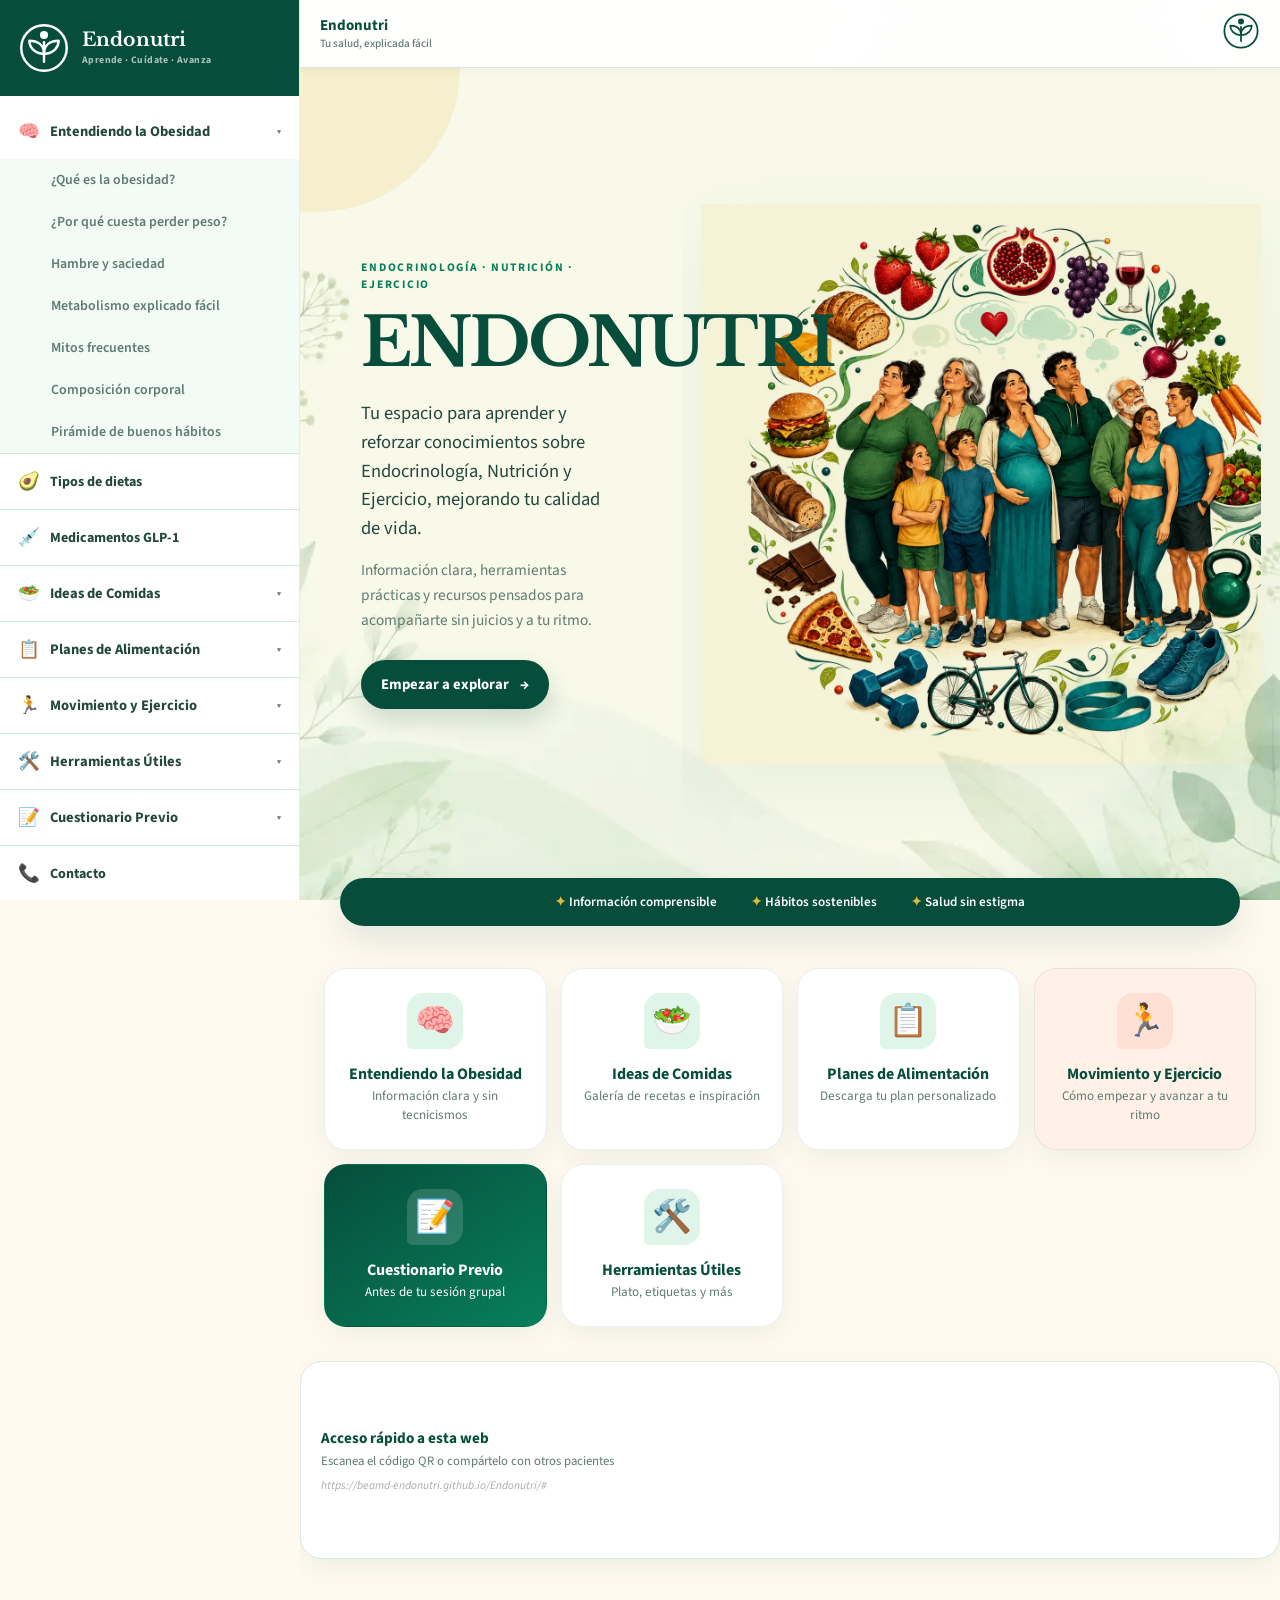
==== commit 1dbcd1d4: "Reorganiza FAQ y amplía el área profesional" ====
--- a/index.html
+++ b/index.html
@@ -112,7 +112,6 @@
         <a href="#" onclick="showSection('ejercicio-cardio')">Cardio</a>
         <a href="#" onclick="showSection('ejercicio-casa')">Ejercicio en casa</a>
         <a href="#" onclick="showSection('ejercicio-pasos')">Pasos diarios</a>
-        <a href="#" onclick="showSection('ejercicio-rutinas')">Rutinas descargables</a>
         <a href="#" onclick="showSection('ejercicio-videos')">Vídeos</a>
       </div>
     </div>
@@ -146,15 +145,7 @@
       </div>
     </div>
 
-    <!-- 7. PREGUNTAS FRECUENTES -->
-    <div class="nav-group nav-single">
-      <button class="nav-group-title" onclick="showSection('faq'); closeSidebar()">
-        <span class="nav-icon">❓</span>
-        <span>Preguntas Frecuentes</span>
-      </button>
-    </div>
-
-    <!-- 8. CONTACTO -->
+    <!-- 7. CONTACTO -->
     <div class="nav-group nav-single">
       <button class="nav-group-title" onclick="showSection('contacto'); closeSidebar()">
         <span class="nav-icon">📞</span>
@@ -238,11 +229,11 @@
           </div>
           <span class="hcard-arrow">→</span>
         </div>
-        <div class="home-card accent-coral" onclick="showSection('ejercicio-rutinas')">
+        <div class="home-card accent-coral" onclick="showSection('ejercicio-empezar')">
           <div class="hcard-icon">🏃</div>
           <div class="hcard-text">
             <h3>Movimiento y Ejercicio</h3>
-            <p>Guías y rutinas descargables</p>
+            <p>Cómo empezar y avanzar a tu ritmo</p>
           </div>
           <span class="hcard-arrow">→</span>
         </div>
@@ -259,14 +250,6 @@
           <div class="hcard-text">
             <h3>Herramientas Útiles</h3>
             <p>Plato, etiquetas y más</p>
-          </div>
-          <span class="hcard-arrow">→</span>
-        </div>
-        <div class="home-card" onclick="showSection('faq')">
-          <div class="hcard-icon">❓</div>
-          <div class="hcard-text">
-            <h3>Preguntas Frecuentes</h3>
-            <p>Resolvemos tus dudas</p>
           </div>
           <span class="hcard-arrow">→</span>
         </div>
@@ -459,17 +442,17 @@
         <div>
           <span class="calorie-plans-kicker">FLEXIBLES · COTIDIANOS · CON EVIDENCIA</span>
           <h3>Cinco niveles, muchas formas de comer bien</h3>
-          <p>Cada plan incluye <strong>siete opciones</strong> de desayuno, almuerzo, merienda y cena, con cantidades, recetas sencillas y valores nutricionales aproximados. Todos siguen un reparto de macronutrientes de <strong>25% proteínas, 45% hidratos de carbono y 30% grasas</strong>.</p>
+          <p>Cada modelo incluye <strong>siete opciones</strong> de desayuno, almuerzo, merienda y cena, con cantidades, recetas sencillas y valores nutricionales aproximados. Todos siguen un reparto de macronutrientes de <strong>25% proteínas, 45% hidratos de carbono y 30% grasas</strong>.</p>
           <p class="calorie-plans-warning"><strong>Importante:</strong> elige las calorías con tu profesional. Una cifra más baja no siempre es mejor y el plan de 1200 kcal requiere especial supervisión.</p>
         </div>
         <img src="img/planes-calorias/desayunos-7-pdf.jpg" alt="Siete desayunos variados con tostadas, yogur, avena, fruta y huevo" loading="lazy">
       </div>
       <div class="plans-grid" id="planes-calorias-grid">
-        <article class="plan-card"><span class="plan-icon">🌿</span><div class="plan-kcal">1200 kcal</div><p>75 g proteína · 135 g HC · 40 g grasas</p><span class="plan-options">28 alternativas combinables</span><a href="pdfs/planes-calorias/plan-1200-7-opciones-hd.pdf" class="pdf-btn" target="_blank" rel="noopener">Ver y descargar PDF</a></article>
-        <article class="plan-card"><span class="plan-icon">🍊</span><div class="plan-kcal">1400 kcal</div><p>88 g proteína · 158 g HC · 47 g grasas</p><span class="plan-options">28 alternativas combinables</span><a href="pdfs/planes-calorias/plan-1400-7-opciones-hd.pdf" class="pdf-btn" target="_blank" rel="noopener">Ver y descargar PDF</a></article>
-        <article class="plan-card"><span class="plan-icon">🥗</span><div class="plan-kcal">1600 kcal</div><p>100 g proteína · 180 g HC · 53 g grasas</p><span class="plan-options">28 alternativas combinables</span><a href="pdfs/planes-calorias/plan-1600-7-opciones-hd.pdf" class="pdf-btn" target="_blank" rel="noopener">Ver y descargar PDF</a></article>
-        <article class="plan-card"><span class="plan-icon">🍲</span><div class="plan-kcal">1800 kcal</div><p>113 g proteína · 203 g HC · 60 g grasas</p><span class="plan-options">28 alternativas combinables</span><a href="pdfs/planes-calorias/plan-1800-7-opciones-hd.pdf" class="pdf-btn" target="_blank" rel="noopener">Ver y descargar PDF</a></article>
-        <article class="plan-card"><span class="plan-icon">💪</span><div class="plan-kcal">2000 kcal</div><p>125 g proteína · 225 g HC · 67 g grasas</p><span class="plan-options">28 alternativas combinables</span><a href="pdfs/planes-calorias/plan-2000-7-opciones-hd.pdf" class="pdf-btn" target="_blank" rel="noopener">Ver y descargar PDF</a></article>
+        <article class="plan-card"><span class="plan-icon">🌿</span><div class="plan-kcal">1200 kcal</div><p>75 g proteína · 135 g HC · 40 g grasas</p><span class="plan-options">2 modelos · 56 alternativas combinables</span><div class="plan-models"><a href="pdfs/planes-calorias/plan-1200-7-opciones-hd.pdf" class="pdf-btn plan-model-btn" target="_blank" rel="noopener">Modelo 1</a><a href="pdfs/planes-calorias/plan-1200-modelo-2.pdf" class="pdf-btn plan-model-btn" target="_blank" rel="noopener">Modelo 2</a></div></article>
+        <article class="plan-card"><span class="plan-icon">🍊</span><div class="plan-kcal">1400 kcal</div><p>88 g proteína · 158 g HC · 47 g grasas</p><span class="plan-options">2 modelos · 56 alternativas combinables</span><div class="plan-models"><a href="pdfs/planes-calorias/plan-1400-7-opciones-hd.pdf" class="pdf-btn plan-model-btn" target="_blank" rel="noopener">Modelo 1</a><a href="pdfs/planes-calorias/plan-1400-modelo-2.pdf" class="pdf-btn plan-model-btn" target="_blank" rel="noopener">Modelo 2</a></div></article>
+        <article class="plan-card"><span class="plan-icon">🥗</span><div class="plan-kcal">1600 kcal</div><p>100 g proteína · 180 g HC · 53 g grasas</p><span class="plan-options">2 modelos · 56 alternativas combinables</span><div class="plan-models"><a href="pdfs/planes-calorias/plan-1600-7-opciones-hd.pdf" class="pdf-btn plan-model-btn" target="_blank" rel="noopener">Modelo 1</a><a href="pdfs/planes-calorias/plan-1600-modelo-2.pdf" class="pdf-btn plan-model-btn" target="_blank" rel="noopener">Modelo 2</a></div></article>
+        <article class="plan-card"><span class="plan-icon">🍲</span><div class="plan-kcal">1800 kcal</div><p>112 g proteína · 202 g HC · 60 g grasas</p><span class="plan-options">2 modelos · 56 alternativas combinables</span><div class="plan-models"><a href="pdfs/planes-calorias/plan-1800-7-opciones-hd.pdf" class="pdf-btn plan-model-btn" target="_blank" rel="noopener">Modelo 1</a><a href="pdfs/planes-calorias/plan-1800-modelo-2.pdf" class="pdf-btn plan-model-btn" target="_blank" rel="noopener">Modelo 2</a></div></article>
+        <article class="plan-card"><span class="plan-icon">💪</span><div class="plan-kcal">2000 kcal</div><p>125 g proteína · 225 g HC · 67 g grasas</p><span class="plan-options">2 modelos · 56 alternativas combinables</span><div class="plan-models"><a href="pdfs/planes-calorias/plan-2000-7-opciones-hd.pdf" class="pdf-btn plan-model-btn" target="_blank" rel="noopener">Modelo 1</a><a href="pdfs/planes-calorias/plan-2000-modelo-2.pdf" class="pdf-btn plan-model-btn" target="_blank" rel="noopener">Modelo 2</a></div></article>
       </div>
       <div class="info-box calorie-plans-note">
         <strong>Las cifras son una guía, no un examen.</strong> Las marcas, el tamaño de la fruta y el cocinado introducen pequeñas variaciones. Si tienes diabetes tratada, enfermedad renal o hepática, embarazo, fragilidad, cirugía bariátrica o antecedentes de trastorno alimentario, utiliza solo un plan adaptado por tu equipo sanitario.
@@ -563,21 +546,6 @@
       </div>
       <div class="content-card editable-zone" id="content-ejercicio-pasos">
         <p class="placeholder-text">📄 Edita <strong>js/contenidos.js</strong> → sección <code>ejercicio-pasos</code></p>
-      </div>
-    </section>
-
-    <section class="section" id="section-ejercicio-rutinas">
-      <div class="section-header">
-        <button class="back-btn" onclick="showSection('home')">← Inicio</button>
-        <h2>Rutinas descargables</h2>
-      </div>
-      <div class="routines-intro">
-        <span class="eyebrow">MUÉVETE A TU RITMO</span>
-        <h3>Elige una rutina adaptada a tu punto de partida</h3>
-        <p>Descarga las propuestas en PDF para consultarlas cuando quieras. Empieza con una intensidad que te resulte asumible y progresa poco a poco.</p>
-      </div>
-      <div class="routine-levels" id="routinesGrid">
-        <!-- Los niveles y las rutinas se cargan desde contenidos.js -->
       </div>
     </section>
 
@@ -760,20 +728,6 @@
         <div class="info-box mt-1">
           💡 Para actualizar el PDF imprimible, edita el archivo en <code>/pdfs/cuestionario-imprimible.pdf</code>
         </div>
-      </div>
-    </section>
-
-    <!-- ======= FAQ ======= -->
-    <section class="section" id="section-faq">
-      <div class="section-header">
-        <button class="back-btn" onclick="showSection('home')">← Inicio</button>
-        <h2>❓ Preguntas frecuentes</h2>
-      </div>
-      <div class="faq-container" id="faqContainer">
-        <!-- Generado por js/contenidos.js -->
-      </div>
-      <div class="info-box mt-1">
-        💡 Para añadir o editar preguntas: abre <code>js/contenidos.js</code> → array <code>FAQ</code>
       </div>
     </section>
 
--- a/style.css
+++ b/style.css
@@ -508,6 +508,8 @@
 .plan-card { position: relative; padding: 23px 16px; transition: transform .2s ease, box-shadow .2s ease, border-color .2s ease; }
 .plan-card:hover { transform: translateY(-4px); border-color: var(--verde-primario); box-shadow: var(--sombra-media); }
 .plan-options { display: inline-flex; padding: 5px 10px; border-radius: 999px; background: var(--verde-palido); color: var(--verde-oscuro); font-size: .72rem; font-weight: 750; }
+.plan-models { display: grid; grid-template-columns: repeat(2, minmax(0, 1fr)); gap: 8px; width: 100%; margin-top: 4px; }
+.plan-model-btn { justify-content: center; margin-top: 0; padding-inline: 10px; white-space: nowrap; }
 .calorie-plans-note { max-width: 1020px; line-height: 1.6; }
 
 @media (max-width: 720px) {
@@ -1756,6 +1758,9 @@
 @keyframes cardioReveal { from{opacity:0;transform:translateY(-6px)} to{opacity:1;transform:translateY(0)} }
 .cardio-start { margin:42px 0; padding:clamp(24px,4vw,38px); border-radius:26px; background:#eef8f3; border:1px solid rgba(6,78,59,.1); }
 .start-title { max-width:700px; }
+Warning: truncated output (original token count: 13950)
+Total output lines: 177
+
 .start-title h3 { margin:6px 0; }
 .start-title p { margin:0; }
 .start-route { display:grid; grid-template-columns:repeat(4,minmax(0,1fr)); gap:0; margin:28px 0 24px; padding:0; list-style:none; }
@@ -1868,20 +1873,7 @@
 .hunger-key{display:grid;grid-template-columns:62px 1fr;gap:19px;align-items:start;margin:34px 0;padding:24px;border-left:6px solid var(--hu-gold);border-radius:0 20px 20px 0;background:#fff8df}.hunger-key>span{display:grid;place-items:center;width:58px;height:58px;border-radius:18px;background:#f1d373;color:#654b0d;font:700 2rem var(--fuente-titulo)}.hunger-key h3{margin:0 0 6px}.hunger-key p{margin:0}
 .hunger-map{max-width:760px;margin:42px auto 24px;text-align:center}.hunger-map img{display:block;width:100%;border-radius:25px;box-shadow:var(--sombra-media)}.hunger-map figcaption{margin-top:10px;color:var(--gris-suave);font-size:.82rem}
 .hunger-types{display:grid;grid-template-columns:repeat(2,minmax(0,1fr));gap:12px;margin:22px 0 42px}.hunger-types details,.hormone-cards details{overflow:hidden;border:1px solid rgba(6,78,59,.12);border-radius:19px;background:#fff}.hunger-types summary,.hormone-cards summary{display:grid;grid-template-columns:47px 1fr 30px;gap:12px;align-items:center;padding:16px;list-style:none;cursor:pointer}.hunger-types summary::-webkit-details-marker,.hormone-cards summary::-webkit-details-marker{display:none}.hunger-types summary>span,.hormone-cards summary>span{display:grid;place-items:center;width:45px;height:45px;border-radius:14px;background:var(--hu-mint);font-size:1.25rem}.hunger-types small,.hunger-types strong,.hormone-cards small,.hormone-cards strong,.hormone-cards em{display:block}.hunger-types small,.hormone-cards small{color:var(--hu-green);font-size:.63rem;font-weight:800;letter-spacing:.09em}.hunger-types strong,.hormone-cards strong{margin:2px 0;color:var(--hu-dark);font:700 1.06rem var(--fuente-titulo)}.hunger-types summary i,.hormone-cards summary i{display:grid;place-items:center;width:29px;height:29px;border-radius:50%;background:#eef7f2;color:var(--hu-dark);font-size:1.15rem;font-style:normal;transition:transform .22s ease}.hunger-types details[open],.hormone-cards details[open]{background:#f8fcfa}.hunger-types details[open] summary i,.hormone-cards details[open] summary i{transform:rotate(45deg)}.hunger-types details>div,.hormone-cards details>div{padding:0 20px 20px;animation:hungerReveal .28s ease both}.hunger-types details p,.hormone-cards details p{margin:9px 0 0}@keyframes hungerReveal{from{opacity:0;transform:translateY(-7px)}to{opacity:1;transform:none}}
-.hunger-scale-box{margin:44px 0;padding:clamp(25px,4vw,40px);border-radius:27px;background:linear-gradient(135deg,var(--hu-dark),var(--hu-green));color:#fff}.hunger-scale-box .hunger-eyebrow{color:#f4d67d}.hunger-scale-box h3{margin:5px 0 6px;color:#fff}.hunger-scale-box>p{margin-top:0;color:rgba(255,255,255,.82)}.hunger-scale{display:grid;grid-template-columns:repeat(6,minmax(0,1fr));gap:8px;margin:24px 0}.hunger-scale button{min-height:84px;padding:10px 5px;border:1px solid rgba(255,255,255,.2);border-radius:15px;background:rgba(255,255,255,.1);color:#fff;cursor:pointer;transition:transform .2s ease,background .2s ease}.hunger-scale button:hover,.hunger-scale button:focus-visible,.hunger-scale button.active{transform:translateY(-4px);background:#fff;color:var(--hu-dark);outline:none}.hunger-scale b,.hunger-scale small{display:block}.hunger-scale b{font:700 1.45rem var(--fuente-titulo)}.hunger-scale small{margin-top:4px;font-size:.62rem;line-height:1.25}.hunger-scale-result{display:grid;grid-template-columns:62px 1fr;gap:16px;align-items:center;padding:16px 18px;border-radius:17px;background:#fff;color:#234e42}.hunger-scale-result>span{display:grid;place-items:center;width:58px;height:58px;border-radius:17px;background:#f2d374;color:#62490d;font:700 1.45rem var(--fuente-titulo)}.hunger-scale-result strong{color:var(--hu-dark)}.hunger-scale-result p{margin:4px 0 0;font-size:.86rem}.hunger-result-pop{animation:hungerPop .32s ease}@keyframes hungerPop{50%{transform:scale(1.015)}}
-.hormone-world{display:grid;grid-template-columns:minmax(300px,57%) 1fr;gap:28px;align-items:center;margin:48px 0 18px}.hormone-world img{display:block;width:100%;border-radius:24px;box-shadow:var(--sombra-media)}.hormone-world h3{margin:5px 0 8px}.hormone-world p{margin:0}.hormone-cards{display:grid;grid-template-columns:repeat(2,minmax(0,1fr));gap:11px;margin:20px 0 43px}.hormone-cards summary>span{color:#fff;font-weight:800}.hormone-cards .ghrelin summary>span{background:var(--hu-coral)}.hormone-cards .leptin summary>span{background:var(--hu-gold)}.hormone-cards .glp summary>span{background:var(--hu-jade)}.hormone-cards .cck summary>span{background:#6baaa0}.hormone-cards em{color:var(--gris-suave);font-size:.7rem;font-style:normal}
-.pause-route{display:grid;grid-template-columns:repeat(4,minmax(0,1fr));gap:0;margin:22px 0 45px}.pause-route article{position:relative;padding:0 13px;text-align:center}.pause-route article:not(:last-child)::after{content:'';position:absolute;top:23px;left:62%;right:-38%;height:3px;background:#b8dfcf}.pause-route span{position:relative;z-index:1;display:grid;place-items:center;width:48px;height:48px;margin:0 auto 11px;border-radius:50%;background:var(--hu-green);box-shadow:0 0 0 7px var(--hu-mint);color:#fff;font-weight:800}.pause-route strong{color:var(--hu-dark)}.pause-route p{margin:5px 0 0;color:var(--gris-suave);font-size:.77rem;line-height:1.42}
-.appetite-weather{margin:40px 0;padding:clamp(24px,4vw,38px);border-radius:26px;background:#eef8f3}.appetite-weather h3{margin:0 0 19px}.appetite-weather>div{display:grid;grid-template-columns:repeat(3,minmax(0,1fr));gap:10px}.appetite-weather article{padding:17px;border-radius:16px;background:#fff}.appetite-weather article>span{font-size:1.3rem}.appetite-weather strong{display:block;margin:7px 0;color:var(--hu-dark)}.appetite-weather p{margin:0;color:var(--gris-suave);font-size:.8rem;line-height:1.42}
-.hunger-care{display:grid;grid-template-columns:52px 1fr;gap:16px;margin:38px 0 24px;padding:21px 23px;border-radius:19px;background:#fff0eb;border-left:5px solid var(--hu-coral)}.hunger-care>span{display:grid;place-items:center;width:50px;height:50px;border-radius:50%;background:var(--hu-coral);color:#fff;font-size:1.3rem;font-weight:800}.hunger-care strong{color:#7b2e1d}.hunger-care p{margin:5px 0 0}.hunger-sources{margin-top:28px;padding-top:18px;border-top:1px solid rgba(6,78,59,.12)}.hunger-sources summary{color:var(--hu-dark);font-weight:700;cursor:pointer}.hunger-sources li{margin:8px 0;font-size:.88rem}.hunger-sources>p{color:var(--gris-suave);font-size:.86rem}
-@media(max-width:820px){.hunger-hero{grid-template-columns:1fr 240px}.hunger-scale{grid-template-columns:repeat(3,1fr)}.hormone-world{grid-template-columns:1fr}.pause-route{grid-template-columns:repeat(2,1fr);gap:28px 0}.pause-route article:nth-child(2)::after{display:none}.appetite-weather>div{grid-template-columns:repeat(2,1fr)}}
-@media(max-width:560px){.hunger-hero,.hunger-types,.hormone-cards,.appetite-weather>div{grid-template-columns:1fr}.hunger-hero img{max-height:330px}.hunger-key{grid-template-columns:1fr}.hunger-scale{grid-template-columns:repeat(2,1fr)}.hunger-scale-result{grid-template-columns:1fr}.pause-route{grid-template-columns:1fr;gap:18px}.pause-route article{display:grid;grid-template-columns:50px 1fr;gap:12px;text-align:left}.pause-route article::after{display:none}.pause-route span{grid-row:1/3;margin:0}.hunger-care{grid-template-columns:1fr}}
-@media(prefers-reduced-motion:reduce){.hunger-types details>div,.hormone-cards details>div,.hunger-result-pop{animation:none}.hunger-scale button,.hunger-types summary i,.hormone-cards summary i{transition:none}}
-
-/* --- METABOLISMO EXPLICADO FÁCIL --- */
-.metabolism-page{--me-dark:#064e3b;--me-green:#087f5b;--me-jade:#18a878;--me-mint:#e4f6ee;--me-gold:#d6a439;--me-coral:#e2795b;--me-cream:#fffaf0}.metabolism-page h3{margin-top:38px}.metabolism-eyebrow{display:inline-block;color:var(--me-green);font-size:.73rem;font-weight:800;letter-spacing:.13em}
-.metabolism-hero{display:grid;grid-template-columns:minmax(0,1fr) minmax(280px,42%);gap:clamp(25px,5vw,54px);align-items:center;margin:0 0 38px;padding:clamp(25px,4vw,42px);overflow:hidden;border-radius:28px;background:linear-gradient(145deg,#eef9f4,#fff7e4);border:1px solid rgba(6,78,59,.1)}.metabolism-hero h3{margin:6px 0 10px;font-size:clamp(1.7rem,3.7vw,2.5rem)}.metabolism-hero p{font-size:1.06rem;color:#285649}.metabolism-hero img{display:block;width:100%;max-height:440px;object-fit:cover;border-radius:22px;box-shadow:0 17px 35px rgba(6,78,59,.13)}
-.metabolism-key{display:grid;grid-template-columns:62px 1fr;gap:19px;align-items:start;margin:34px 0;padding:24px;border-left:6px solid var(--me-gold);border-radius:0 20px 20px 0;background:#fff8df}.metabolism-key>span{display:grid;place-items:center;width:58px;height:58px;border-radius:18px;background:#f1d373;font-size:1.6rem}.metabolism-key h3{margin:0 0 6px}.metabolism-key p{margin:0}
-.energy-lab{margin:44px 0;padding:clamp(25px,4vw,40px);border-radius:27px;background:linear-gradient(135deg,var(--me-dark),var(--me-green));color:#fff}.energy-lab .metabolism-eyebrow{color:#f4d67d}.energy-lab h3{margin:5px 0 6px;color:#fff}.energy-lab>p{margin-top:0;color:rgba(255,255,255,.82)}.energy-parts{display:grid;grid-template-columns:repeat(4,minmax(0,1fr));gap:9px;margin:25px 0}.energy-parts button{min-height:125px;padding:15px 10px;border:1px solid rgba(255,255,255,.2);border-radius:17px;background:rgba(255,255,255,.09);color:#fff;cursor:pointer;transition:transform .2s ease,background .2s ease}.energy-parts button:hover,.energy-parts button:focus-visible,.energy-parts button.active{transform:translateY(-5px);background:#fff;color:var(--me-dark);outline:none}.energy-parts span,.energy-parts strong,.energy-parts small{display:block}.energy-parts span{font-size:1.45rem}.energy-parts strong{margin:7px 0 3px}.energy-parts small{font-size:.68rem;line-height:1.3;opacity:.76}.energy-result{display:grid;grid-template-columns:120px 1fr;gap:18px;align-items:center;padding:17px 19px;border-radius:18px;background:#fff;color:#234e42}.energy-result>span{display:grid;place-items:center;min-height:63px;padding:8px;border-radius:15px;background:#f2d374;color:#62490d;font-size:.65rem;font-weight:800;letter-spacing:.08em;text-align:center}.energy-result strong{color:var(--me-dark)}.energy-result p{margin:4px 0 0;font-size:.86rem}.metabolism-result-pop{animation:metabolismPop .32s ease}@keyframes metabolismPop{50%{transform:scale(1.012)}}
+.hunger-scale-box{margin:44px 0;padding:clamp(25px,4vw,40px);border-radius:27px;background:linear-gradient(135deg,var(--hu-dark),var(--hu-green));color:#fff}.hunger-scale-box .hunger-eyebrow{color:#f4d67d}.hunger-scale-box h3{ma…1950 tokens truncated…1.012)}}
 .metabolism-factors{display:grid;grid-template-columns:repeat(3,minmax(0,1fr));gap:12px;margin:34px 0 44px}.metabolism-factors article{padding:20px;border:1px solid rgba(6,78,59,.1);border-radius:18px;background:#fff;box-shadow:var(--sombra-suave)}.metabolism-factors article>span{display:grid;place-items:center;width:43px;height:43px;margin-bottom:10px;border-radius:14px;background:var(--me-mint);font-size:1.25rem}.metabolism-factors strong{display:block;color:var(--me-dark)}.metabolism-factors p{margin:5px 0 0;color:var(--gris-suave);font-size:.82rem;line-height:1.44}
 .metabolic-tomb{margin:45px 0;padding:clamp(25px,4vw,40px);border-radius:28px;background:linear-gradient(145deg,#fff7df,#fff);border:1px solid rgba(214,164,57,.25)}.tomb-title h3{margin:5px 0 18px}.tomb-verdict{display:grid;grid-template-columns:54px 1fr;gap:15px;align-items:center;margin:10px 0;padding:16px;border-radius:16px;background:#fff0eb}.tomb-verdict>span{display:grid;place-items:center;width:50px;height:50px;border-radius:50%;background:var(--me-coral);color:#fff;font-weight:800}.tomb-verdict p{margin:0}.tomb-verdict.real{background:#e8f6ef}.tomb-verdict.real>span{background:var(--me-green)}.metabolic-tomb>img{display:block;width:100%;margin:26px 0;border-radius:22px;box-shadow:var(--sombra-media)}.adaptation-steps{display:grid;grid-template-columns:repeat(4,minmax(0,1fr));gap:9px}.adaptation-steps article{padding:16px 12px;border-radius:15px;background:#fff}.adaptation-steps span{display:grid;place-items:center;width:30px;height:30px;margin-bottom:8px;border-radius:10px;background:#f2d374;color:#60470c;font-weight:800}.adaptation-steps strong{color:var(--me-dark);font-size:.88rem}.adaptation-steps p{margin:5px 0 0;color:var(--gris-suave);font-size:.74rem;line-height:1.4}.adaptation-note{margin:19px 0 0;color:#61552d}
 .metabolism-myths{display:grid;gap:10px;margin:19px 0 43px}.metabolism-myths details{overflow:hidden;border:1px solid rgba(6,78,59,.12);border-radius:17px;background:#fff}.metabolism-myths summary{display:grid;grid-template-columns:1fr 30px;gap:12px;align-items:center;padding:17px 19px;list-style:none;cursor:pointer;color:var(--me-dark)}.metabolism-myths summary::-webkit-details-marker{display:none}.metabolism-myths summary i{display:grid;place-items:center;width:29px;height:29px;border-radius:50%;background:var(--me-mint);font-size:1.15rem;font-style:normal;transition:transform .22s ease}.metabolism-myths details[open]{background:#f8fcfa}.metabolism-myths details[open] summary i{transform:rotate(45deg)}.metabolism-myths details>div{padding:0 20px 20px;color:#425f57;animation:metabolismReveal .28s ease both}@keyframes metabolismReveal{from{opacity:0;transform:translateY(-7px)}to{opacity:1;transform:none}}
@@ -1906,3 +1898,30 @@
 @media(max-width:700px){.glp-hero,.glp-funding-panel{grid-template-columns:1fr}.glp-hero img{max-height:360px}.glp-roadmap>div{grid-template-columns:repeat(2,1fr)}}
 @media(max-width:520px){.glp-key{grid-template-columns:1fr}.glp-therapy-team,.glp-explainer>div,.glp-procon,.glp-roadmap>div,.glp-safety{grid-template-columns:1fr}.glp-card summary{grid-template-columns:72px 1fr 30px;gap:11px}.glp-card summary img{width:72px;height:72px}.glp-card summary small{font-size:.55rem}.glp-card summary b{font-size:1.05rem}.glp-card-body{padding:2px 17px 19px}}
 @media(prefers-reduced-motion:reduce){.glp-card-body{animation:none}.glp-card summary i{transition:none}}
+
+/* --- REFORMA 2026: IMC, PÉRDIDA DE PESO, MITOS, COMPOSICIÓN Y COMIENZO ACTIVO --- */
+.bmi-guide{margin:35px 0 43px;padding:clamp(23px,4vw,38px);border:1px solid rgba(8,127,91,.13);border-radius:27px;background:linear-gradient(145deg,#eef9f4,#fff8e8)}
+.bmi-guide h3{margin:5px 0 8px}.bmi-guide-copy>p{max-width:850px}.bmi-range-grid{display:grid;grid-template-columns:repeat(3,minmax(0,1fr));gap:10px;margin:23px 0 16px}.bmi-range-grid article{padding:18px;border-top:5px solid #5f9fa2;border-radius:17px;background:#fff;box-shadow:var(--sombra-suave)}.bmi-range-grid span,.bmi-range-grid strong,.bmi-range-grid small{display:block}.bmi-range-grid span{color:#477878;font:700 1.35rem var(--fuente-titulo)}.bmi-range-grid strong{margin:5px 0;color:var(--verde-oscuro)}.bmi-range-grid small{color:var(--gris-suave);font-size:.78rem;line-height:1.42}.bmi-range-grid .bmi-normal{border-color:#45aa75}.bmi-range-grid .bmi-over{border-color:#e1b84e}.bmi-range-grid .bmi-ob1{border-color:#e39557}.bmi-range-grid .bmi-ob2{border-color:#dd765b}.bmi-range-grid .bmi-ob3{border-color:#b95555}.bmi-note{margin:0;padding:13px 15px;border-radius:13px;background:rgba(255,255,255,.72);font-size:.87rem}
+
+.why-page,.myths-page,.composition-page,.start-move-page{--rf-dark:#064e3b;--rf-green:#087f5b;--rf-mint:#e4f6ee;--rf-gold:#d6a439;--rf-coral:#df765b;color:#294f44}.why-page h3,.myths-page h3,.composition-page h3,.start-move-page h3{color:var(--rf-dark)}
+.why-eyebrow,.myths-eyebrow,.composition-eyebrow,.move-eyebrow{display:inline-block;color:var(--rf-green);font-size:.73rem;font-weight:800;letter-spacing:.13em}
+.why-hero,.composition-hero,.start-move-hero{display:grid;grid-template-columns:minmax(0,1fr) minmax(280px,43%);gap:clamp(24px,5vw,52px);align-items:center;margin-bottom:36px;padding:clamp(24px,4vw,42px);overflow:hidden;border:1px solid rgba(6,78,59,.1);border-radius:28px;background:linear-gradient(145deg,#eef9f4,#fff7e5)}
+.why-hero h3,.composition-hero h3,.start-move-hero h3{margin:6px 0 10px;font-size:clamp(1.7rem,3.7vw,2.45rem);line-height:1.15}.why-hero p,.composition-hero p,.start-move-hero p{font-size:1.04rem;line-height:1.58}.why-hero img,.composition-hero img,.start-move-hero img{display:block;width:100%;max-height:460px;object-fit:cover;border-radius:22px;box-shadow:0 17px 36px rgba(6,78,59,.14)}
+.why-key,.recomp-explain,.move-check{display:grid;grid-template-columns:62px 1fr;gap:18px;margin:32px 0;padding:23px;border-left:6px solid var(--rf-gold);border-radius:0 19px 19px 0;background:#fff8df}.why-key>span,.recomp-explain>span,.move-check>span{display:grid;place-items:center;width:58px;height:58px;border-radius:18px;background:#f1d373;color:#62490d;font:700 1.7rem var(--fuente-titulo)}.why-key h3,.recomp-explain h3,.move-check h3{margin:0 0 6px}.why-key p,.recomp-explain p,.move-check p{margin:0}
+.why-factor-grid,.composition-parts,.measurement-grid,.move-tips{display:grid;grid-template-columns:repeat(3,minmax(0,1fr));gap:11px;margin:19px 0 42px}.why-factor-grid article,.composition-parts article,.measurement-grid article,.move-tips article{padding:20px;border:1px solid rgba(6,78,59,.1);border-radius:18px;background:#fff;box-shadow:var(--sombra-suave)}.why-factor-grid span,.composition-parts span,.measurement-grid span,.move-tips span{font-size:1.35rem}.why-factor-grid strong,.composition-parts strong,.measurement-grid strong,.move-tips strong{display:block;margin:7px 0 4px;color:var(--rf-dark)}.why-factor-grid p,.composition-parts p,.measurement-grid p,.move-tips p{margin:0;color:var(--gris-suave);font-size:.82rem;line-height:1.44}
+.why-nursing,.tanita-section{display:grid;grid-template-columns:minmax(280px,43%) 1fr;gap:clamp(24px,5vw,52px);align-items:center;margin:44px 0;padding:clamp(23px,4vw,39px);border-radius:28px;background:#edf8f3}.why-nursing img,.tanita-section img{display:block;width:100%;max-height:500px;object-fit:cover;border-radius:22px;box-shadow:var(--sombra-media)}.why-nursing h3,.tanita-section h3{margin:6px 0 10px}.why-nursing p,.tanita-section p{line-height:1.55}
+.why-progress,.bia-trend,.move-week{margin:42px 0;padding:clamp(23px,4vw,37px);border-radius:25px;background:linear-gradient(135deg,var(--rf-dark),var(--rf-green));color:#fff}.why-progress h3,.bia-trend h3{margin:0 0 17px;color:#fff}.why-progress>div{display:flex;flex-wrap:wrap;gap:8px}.why-progress span{padding:8px 12px;border:1px solid rgba(255,255,255,.18);border-radius:999px;background:rgba(255,255,255,.1);font-size:.78rem;font-weight:700}.why-progress>p,.bia-trend>p{margin:18px 0 0;color:rgba(255,255,255,.82)}
+
+.myths-page>h3{margin:5px 0 8px;font-size:clamp(1.7rem,3.6vw,2.35rem)}.myths-lead{max-width:830px;font-size:1.04rem}.myths-grid{display:grid;grid-template-columns:repeat(2,minmax(0,1fr));gap:11px;margin:27px 0 38px}.myths-grid details{overflow:hidden;border:1px solid rgba(6,78,59,.12);border-radius:18px;background:#fff}.myths-grid summary{display:grid;grid-template-columns:38px 1fr 29px;gap:11px;align-items:center;padding:17px;list-style:none;cursor:pointer}.myths-grid summary::-webkit-details-marker{display:none}.myths-grid summary>span{display:grid;place-items:center;width:36px;height:36px;border-radius:11px;background:var(--rf-mint);color:var(--rf-green);font-weight:800}.myths-grid summary>strong{color:var(--rf-dark);line-height:1.28}.myths-grid summary>i{display:grid;place-items:center;width:28px;height:28px;border-radius:50%;background:#eef7f2;font-style:normal;transition:transform .2s ease}.myths-grid details[open]{background:#f8fcfa;border-color:rgba(8,127,91,.28)}.myths-grid details[open] summary>i{transform:rotate(45deg)}.myths-grid details>div{padding:0 19px 19px;color:#47655c;line-height:1.5;animation:rfReveal .25s ease both}.myths-grid details>div b{color:var(--rf-dark)}.myths-summary,.composition-takeaway,.move-support{margin:36px 0;padding:21px 23px;border-left:5px solid var(--rf-gold);border-radius:0 18px 18px 0;background:#fff6dc}.myths-summary strong,.composition-takeaway strong{color:var(--rf-dark)}
+@keyframes rfReveal{from{opacity:0;transform:translateY(-6px)}to{opacity:1;transform:none}}
+
+.composition-parts,.measurement-grid{grid-template-columns:repeat(4,minmax(0,1fr))}.same-weight-figure,.move-progression{margin:44px auto;text-align:center}.same-weight-figure img,.move-progression img{display:block;width:100%;border-radius:25px;box-shadow:var(--sombra-media)}.same-weight-figure figcaption,.move-progression figcaption{margin-top:10px;color:var(--gris-suave);font-size:.84rem}.bia-trend>div{display:grid;grid-template-columns:repeat(3,minmax(0,1fr));gap:10px}.bia-trend article{padding:17px;border-radius:16px;background:rgba(255,255,255,.1)}.bia-trend b{display:grid;place-items:center;width:31px;height:31px;border-radius:10px;background:#f1d373;color:#60470c}.bia-trend article p{margin:8px 0 0;color:#fff;font-size:.82rem;line-height:1.42}.composition-takeaway p{margin:5px 0 0}
+
+.talk-test{display:grid;grid-template-columns:repeat(3,minmax(0,1fr));gap:10px;margin:34px 0 44px}.talk-test>div{padding:20px;border:1px solid rgba(6,78,59,.11);border-radius:18px;background:#fff}.talk-test .recommended{border:2px solid var(--rf-green);background:#edf9f4}.talk-test span{font-size:1.4rem}.talk-test strong{display:block;margin:7px 0;color:var(--rf-dark)}.talk-test p{margin:0;color:var(--gris-suave);font-size:.82rem}.move-roadmap{display:grid;grid-template-columns:repeat(4,minmax(0,1fr));gap:9px;margin:20px 0 42px}.move-roadmap article{padding:18px 15px;border-radius:17px;background:#eef8f3}.move-roadmap span{display:grid;place-items:center;width:42px;height:34px;margin-bottom:9px;border-radius:10px;background:var(--rf-green);color:#fff;font-weight:800}.move-roadmap strong{color:var(--rf-dark)}.move-roadmap p{margin:5px 0 0;color:var(--gris-suave);font-size:.79rem;line-height:1.42}.move-week .move-eyebrow{color:#f4d67d}.move-week>div{display:grid;grid-template-columns:repeat(3,minmax(0,1fr));gap:8px;margin-top:17px}.move-week article{padding:14px;border-radius:14px;background:rgba(255,255,255,.1)}.move-week b{color:#f5d778}.move-week p{margin:4px 0 0;color:#fff;font-size:.8rem}.move-safety{margin:39px 0;padding:21px 23px;border-left:5px solid var(--rf-coral);border-radius:0 18px 18px 0;background:#fff0eb}.move-safety strong{color:#7b2e1d}.move-safety p{margin:5px 0 0}.move-support h3{margin:0 0 6px}.move-support p{margin:0}
+
+.why-page .evidence-sources,.myths-page .evidence-sources,.composition-page .evidence-sources,.start-move-page .evidence-sources{margin-top:30px;padding-top:18px;border-top:1px solid rgba(6,78,59,.12)}.why-page .evidence-sources summary,.myths-page .evidence-sources summary,.composition-page .evidence-sources summary,.start-move-page .evidence-sources summary{color:var(--rf-dark);font-weight:800;cursor:pointer}.why-page .evidence-sources li,.myths-page .evidence-sources li,.composition-page .evidence-sources li,.start-move-page .evidence-sources li{margin:8px 0;font-size:.88rem}
+
+@media(max-width:900px){.bmi-range-grid{grid-template-columns:repeat(2,1fr)}.why-factor-grid{grid-template-columns:repeat(2,1fr)}.composition-parts,.measurement-grid{grid-template-columns:repeat(2,1fr)}.move-roadmap{grid-template-columns:repeat(2,1fr)}}
+@media(max-width:700px){.why-hero,.composition-hero,.start-move-hero,.why-nursing,.tanita-section{grid-template-columns:1fr}.why-nursing img,.tanita-section img{max-height:390px}.myths-grid,.talk-test,.bia-trend>div,.move-week>div{grid-template-columns:1fr}}
+@media(max-width:520px){.bmi-range-grid,.why-factor-grid,.composition-parts,.measurement-grid,.move-roadmap,.move-tips{grid-template-columns:1fr}.why-key,.recomp-explain,.move-check{grid-template-columns:1fr}.myths-grid summary{grid-template-columns:34px 1fr 27px;gap:9px;padding:14px}.why-hero,.composition-hero,.start-move-hero{padding:21px}.why-hero img,.composition-hero img,.start-move-hero img{max-height:330px}}
+@media(prefers-reduced-motion:reduce){.myths-grid details>div{animation:none}.myths-grid summary>i{transition:none}}
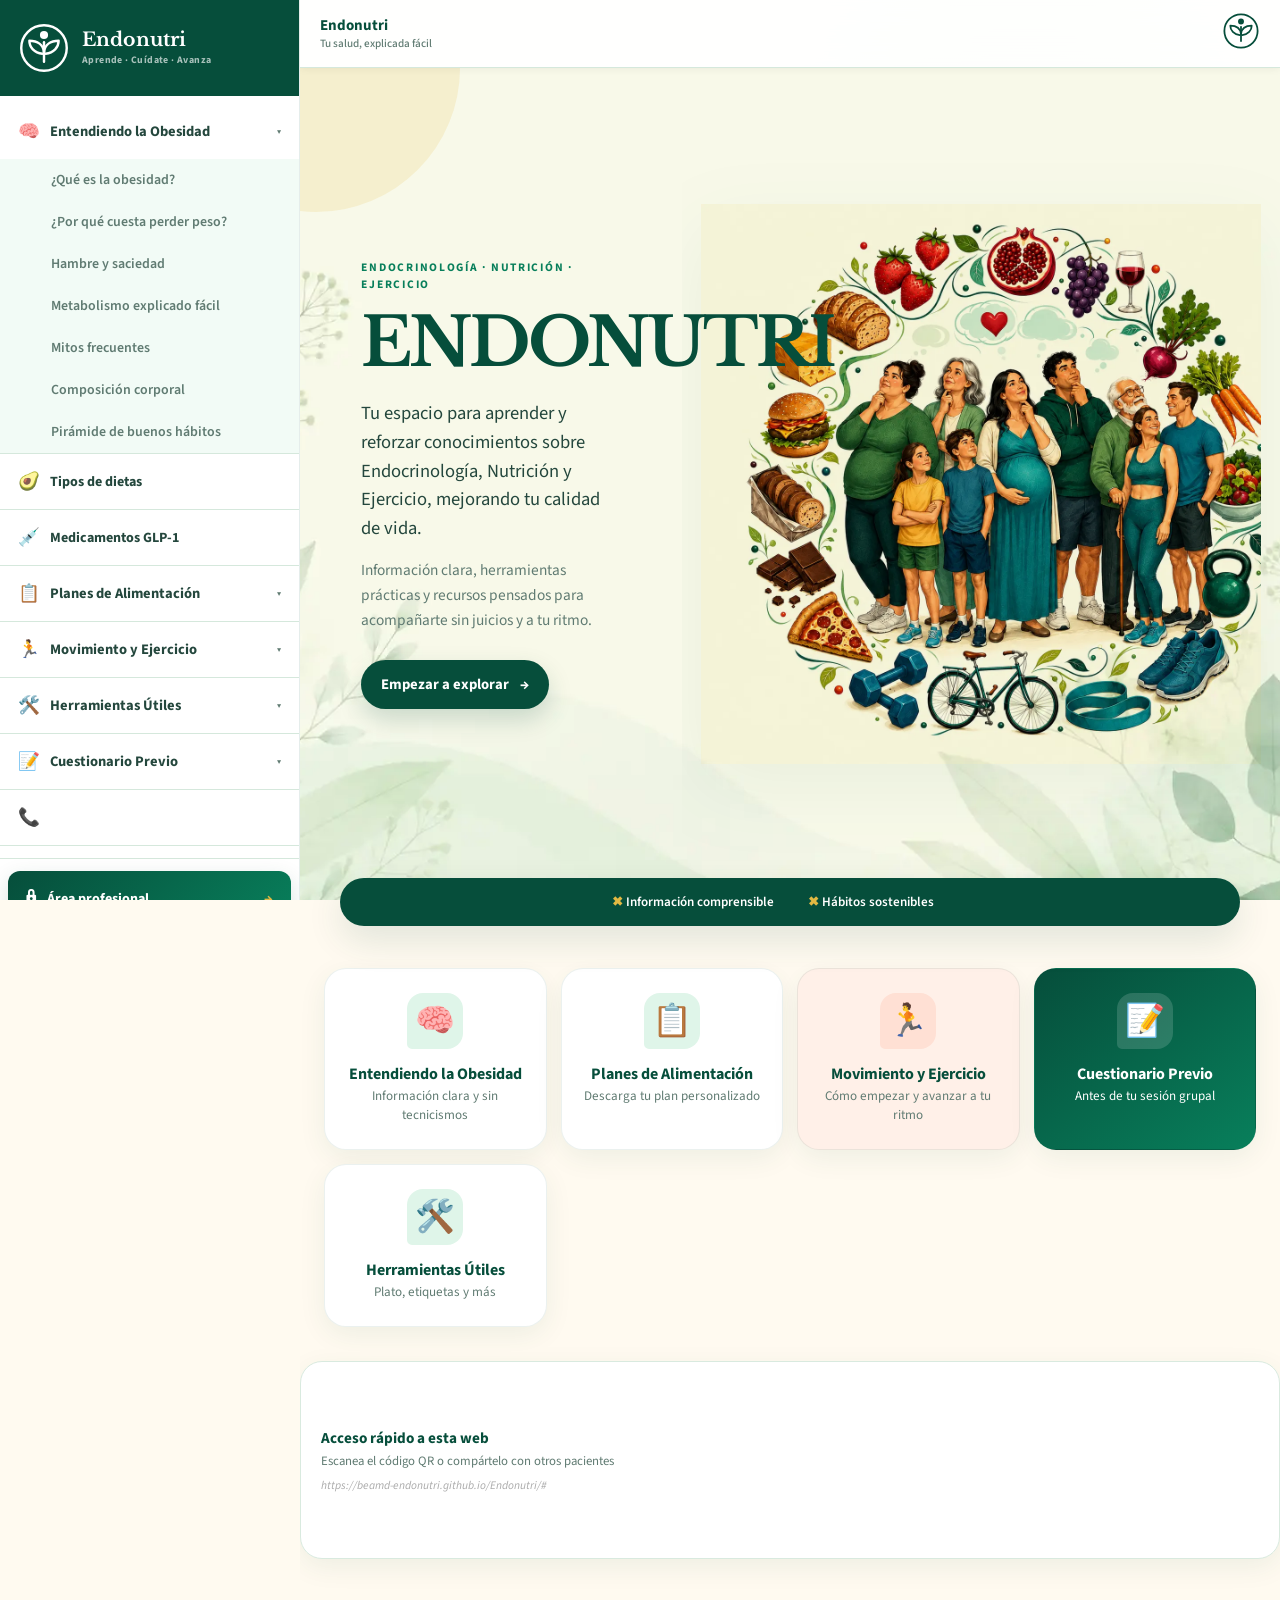
==== commit dc0fd0f3: "Render routine directly in GitHub Pages HTML" ====
--- a/index.html
+++ b/index.html
@@ -1,763 +1,245 @@
 <!DOCTYPE html>
+
 <html lang="es">
 <head>
-  <meta charset="UTF-8" />
-  <meta name="viewport" content="width=device-width, initial-scale=1.0" />
-  <title>Endonutri · Endocrinología, Nutrición y Ejercicio</title>
-  <meta name="description" content="Recursos claros y prácticos sobre endocrinología, nutrición y ejercicio para mejorar tu salud y calidad de vida." />
-  <link rel="preconnect" href="https://fonts.googleapis.com" />
-  <link rel="preconnect" href="https://fonts.gstatic.com" crossorigin />
-  <link href="https://fonts.googleapis.com/css2?family=Libre+Baskerville:wght@400;700&family=Source+Sans+3:wght@400;500;600;700&display=swap" rel="stylesheet" />
-  <link rel="stylesheet" href="style.css" />
+<meta charset="utf-8"/>
+<meta content="width=device-width, initial-scale=1.0" name="viewport"/>
+<title>Endonutri · Endocrinología, Nutrición y Ejercicio</title>
+<meta content="Recursos claros y prácticos sobre endocrinología, nutrición y ejercicio para mejorar tu salud y calidad de vida." name="description"/>
+<link href="https://fonts.googleapis.com" rel="preconnect"/>
+<link crossorigin="" href="https://fonts.gstatic.com" rel="preconnect"/>
+<link href="https://fonts.googleapis.com/css2?family=Libre+Baskerville:wght@400;700&amp;family=Source+Sans+3:wght@400;500;600;700&amp;display=swap" rel="stylesheet"/>
+<link href="style.css" rel="stylesheet"/>
 </head>
 <body>
-
 <!-- OVERLAY para cerrar menú en móvil -->
 <div class="overlay" id="overlay" onclick="closeSidebar()"></div>
-
 <!-- ===== SIDEBAR ===== -->
 <aside class="sidebar" id="sidebar">
-  <div class="sidebar-header">
-    <div class="sidebar-logo" onclick="showSection('home')">
-      <span class="brand-mark endonutri-flower" aria-hidden="true">
-        <svg viewBox="0 0 64 64" role="img">
-          <circle cx="32" cy="32" r="28" />
-          <circle class="flower-head" cx="32" cy="16" r="5" />
-          <path d="M32 49V25" />
-          <path d="M30 39C20 38 14 31 14 23c10 0 17 5 18 14" />
-          <path d="M34 39c10-1 16-8 16-16-10 0-17 5-18 14" />
-        </svg>
-      </span>
-      <span class="brand-copy"><strong>Endonutri</strong><small>Aprende · Cuídate · Avanza</small></span>
-    </div>
-    <button class="sidebar-close" onclick="closeSidebar()" aria-label="Cerrar menú">✕</button>
-  </div>
+<div class="sidebar-header">
+<div class="sidebar-logo" onclick="showSection('home')">
+<span aria-hidden="true" class="brand-mark endonutri-flower">
+<svg role="img" viewbox="0 0 64 64">
+<circle cx="32" cy="32" r="28"></circle>
+<circle class="flower-head" cx="32" cy="16" r="5"></circle>
+<path d="M32 49V25"></path>
+<path d="M30 39C20 38 14 31 14 23c10 0 17 5 18 14"></path>
+<path d="M34 39c10-1 16-8 16-16-10 0-17 5-18 14"></path>
+</svg>
+</span>
+<span class="brand-copy"><strong>Endonutri</strong><small>Aprende · Cuídate · Avanza</small></span>
+</div>
+<button aria-label="Cerrar menú" class="sidebar-close" onclick="closeSidebar()">✕</button>
+</div>
+<nav class="sidebar-nav">
+<!-- 1. ENTENDIENDO LA OBESIDAD -->
+<div class="nav-group">
+<button class="nav-group-title" onclick="toggleGroup(this)">
+<span class="nav-icon">🧠</span>
+<span>Entendiendo la Obesidad</span>
+<span class="nav-arrow">▾</span>
+</button>
+<div class="nav-submenu open">
+<a href="#" onclick="showSection('obesidad-que-es')">¿Qué es la obesidad?</a>
+<a href="#" onclick="showSection('obesidad-por-que')">¿Por qué cuesta perder peso?</a>
+<a href="#" onclick="showSection('obesidad-hambre')">Hambre y saciedad</a>
+<a href="#" onclick="showSection('obesidad-metabolismo')">Metabolismo explicado fácil</a>
+<a href="#" onclick="showSection('obesidad-mitos')">Mitos frecuentes</a>
+<a href="#" onclick="showSection('obesidad-composicion')">Composición corporal</a>
+<a href="#" onclick="showSection('obesidad-piramide')">Pirámide de buenos hábitos</a>
+</div>
+</div>
+<!-- TIPOS DE DIETAS -->
+<div class="nav-group nav-single">
+<button class="nav-group-title" onclick="showSection('obesidad-dietas'); closeSidebar()">
+<span class="nav-icon">🥑</span>
+<span>Tipos de dietas</span>
+</button>
+</div>
+<!-- MEDICACIÓN GLP-1 -->
+<div class="nav-group nav-single">
+<button class="nav-group-title" onclick="showSection('medicacion-glp1'); closeSidebar()">
+<span class="nav-icon">💉</span>
+<span>Medicamentos GLP-1</span>
+</button>
+</div>
+<!-- 2. IDEAS DE COMIDAS -->
 
-  <nav class="sidebar-nav">
-
-    <!-- 1. ENTENDIENDO LA OBESIDAD -->
-    <div class="nav-group">
-      <button class="nav-group-title" onclick="toggleGroup(this)">
-        <span class="nav-icon">🧠</span>
-        <span>Entendiendo la Obesidad</span>
-        <span class="nav-arrow">▾</span>
-      </button>
-      <div class="nav-submenu open">
-        <a href="#" onclick="showSection('obesidad-que-es')">¿Qué es la obesidad?</a>
-        <a href="#" onclick="showSection('obesidad-por-que')">¿Por qué cuesta perder peso?</a>
-        <a href="#" onclick="showSection('obesidad-hambre')">Hambre y saciedad</a>
-        <a href="#" onclick="showSection('obesidad-metabolismo')">Metabolismo explicado fácil</a>
-        <a href="#" onclick="showSection('obesidad-mitos')">Mitos frecuentes</a>
-        <a href="#" onclick="showSection('obesidad-composicion')">Composición corporal</a>
-        <a href="#" onclick="showSection('obesidad-piramide')">Pirámide de buenos hábitos</a>
-      </div>
-    </div>
-
-    <!-- TIPOS DE DIETAS -->
-    <div class="nav-group nav-single">
-      <button class="nav-group-title" onclick="showSection('obesidad-dietas'); closeSidebar()">
-        <span class="nav-icon">🥑</span>
-        <span>Tipos de dietas</span>
-      </button>
-    </div>
-
-    <!-- MEDICACIÓN GLP-1 -->
-    <div class="nav-group nav-single">
-      <button class="nav-group-title" onclick="showSection('medicacion-glp1'); closeSidebar()">
-        <span class="nav-icon">💉</span>
-        <span>Medicamentos GLP-1</span>
-      </button>
-    </div>
-
-    <!-- 2. IDEAS DE COMIDAS -->
-    <div class="nav-group">
-      <button class="nav-group-title" onclick="toggleGroup(this)">
-        <span class="nav-icon">🥗</span>
-        <span>Ideas de Comidas</span>
-        <span class="nav-arrow">▾</span>
-      </button>
-      <div class="nav-submenu">
-        <a href="#" onclick="showSection('comidas-desayunos')">🌅 Desayunos</a>
-        <a href="#" onclick="showSection('comidas-almuerzos')">☀️ Almuerzos</a>
-        <a href="#" onclick="showSection('comidas-meriendas')">🍎 Meriendas</a>
-        <a href="#" onclick="showSection('comidas-cenas')">🌙 Cenas</a>
-        <a href="#" onclick="showSection('comidas-snacks')">🥜 Snacks / Extras</a>
-        <a href="#" onclick="showSection('comidas-recetas')">👨‍🍳 Recetas rápidas</a>
-      </div>
-    </div>
-
-    <!-- 3. PLANES DE ALIMENTACIÓN -->
-    <div class="nav-group">
-      <button class="nav-group-title" onclick="toggleGroup(this)">
-        <span class="nav-icon">📋</span>
-        <span>Planes de Alimentación</span>
-        <span class="nav-arrow">▾</span>
-      </button>
-      <div class="nav-submenu">
-        <a href="#" onclick="showSection('planes-calorias')">Por calorías</a>
-        <a href="#" onclick="showSection('planes-especiales')">Situaciones especiales</a>
-      </div>
-    </div>
-
-    <!-- 4. MOVIMIENTO Y EJERCICIO -->
-    <div class="nav-group">
-      <button class="nav-group-title" onclick="toggleGroup(this)">
-        <span class="nav-icon">🏃</span>
-        <span>Movimiento y Ejercicio</span>
-        <span class="nav-arrow">▾</span>
-      </button>
-      <div class="nav-submenu">
-        <a href="#" onclick="showSection('ejercicio-empezar')">Cómo empezar</a>
-        <a href="#" onclick="showSection('ejercicio-fuerza')">Entrenamiento de fuerza</a>
-        <a href="#" onclick="showSection('ejercicio-cardio')">Cardio</a>
-        <a href="#" onclick="showSection('ejercicio-casa')">Ejercicio en casa</a>
-        <a href="#" onclick="showSection('ejercicio-pasos')">Pasos diarios</a>
-        <a href="#" onclick="showSection('ejercicio-videos')">Vídeos</a>
-      </div>
-    </div>
-
-    <!-- 5. HERRAMIENTAS ÚTILES -->
-    <div class="nav-group">
-      <button class="nav-group-title" onclick="toggleGroup(this)">
-        <span class="nav-icon">🛠️</span>
-        <span>Herramientas Útiles</span>
-        <span class="nav-arrow">▾</span>
-      </button>
-      <div class="nav-submenu">
-        <a href="#" onclick="showSection('herramientas-plato')">Método del plato</a>
-        <a href="#" onclick="showSection('herramientas-etiquetas')">Lectura de etiquetas</a>
-        <a href="#" onclick="showSection('herramientas-compra')">Compra saludable</a>
-        <a href="#" onclick="showSection('herramientas-raciones')">Tamaño de raciones</a>
-        <a href="#" onclick="showSection('herramientas-fuera')">Comer fuera de casa</a>
-      </div>
-    </div>
-
-    <!-- 6. CUESTIONARIO -->
-    <div class="nav-group">
-      <button class="nav-group-title" onclick="toggleGroup(this)">
-        <span class="nav-icon">📝</span>
-        <span>Cuestionario Previo</span>
-        <span class="nav-arrow">▾</span>
-      </button>
-      <div class="nav-submenu">
-        <a href="#" onclick="showSection('cuestionario-main')">Rellenar cuestionario</a>
-        <a href="#" onclick="showSection('cuestionario-pdf')">Versión imprimible (PDF)</a>
-      </div>
-    </div>
-
-    <!-- 7. CONTACTO -->
-    <div class="nav-group nav-single">
-      <button class="nav-group-title" onclick="showSection('contacto'); closeSidebar()">
-        <span class="nav-icon">📞</span>
-        <span>Contacto</span>
-      </button>
-    </div>
-
-  </nav>
+<!-- 3. PLANES DE ALIMENTACIÓN -->
+<div class="nav-group">
+<button class="nav-group-title" onclick="toggleGroup(this)">
+<span class="nav-icon">📋</span>
+<span>Planes de Alimentación</span>
+<span class="nav-arrow">▾</span>
+</button>
+<div class="nav-submenu">
+<a href="#" onclick="showSection('planes-calorias')">Por calorías</a>
+<a href="#" onclick="showSection('planes-especiales')">Situaciones especiales</a>
+</div>
+</div>
+<!-- 4. MOVIMIENTO Y EJERCICIO -->
+<div class="nav-group">
+<button class="nav-group-title" onclick="toggleGroup(this)">
+<span class="nav-icon">🏃</span>
+<span>Movimiento y Ejercicio</span>
+<span class="nav-arrow">▾</span>
+</button>
+<div class="nav-submenu">
+<a href="#" onclick="showSection('ejercicio-empezar')">Cómo empezar</a>
+<a href="#" onclick="showSection('ejercicio-fuerza')">Entrenamiento de fuerza</a>
+<a href="#" onclick="showSection('ejercicio-cardio')">Cardio</a>
+<a href="#" onclick="showSection('ejercicio-casa')">Ejercicio en casa</a>
+<a href="#" onclick="showSection('ejercicio-pasos')">Pasos diarios</a>
+<a href="#" onclick="showSection('ejercicio-videos')">Vídeos</a>
+</div>
+</div>
+<!-- 5. HERRAMIENTAS ÚTILES -->
+<div class="nav-group">
+<button class="nav-group-title" onclick="toggleGroup(this)">
+<span class="nav-icon">🛠️</span>
+<span>Herramientas Útiles</span>
+<span class="nav-arrow">▾</span>
+</button>
+<div class="nav-submenu">
+<a href="#" onclick="showSection('herramientas-plato')">Método del plato</a>
+<a href="#" onclick="showSection('herramientas-etiquetas')">Lectura de etiquetas</a>
+<a href="#" onclick="showSection('herramientas-compra')">Compra saludable</a>
+<a href="#" onclick="showSection('herramientas-raciones')">Tamaño de raciones</a>
+<a href="#" onclick="showSection('herramientas-fuera')">Comer fuera de casa</a>
+</div>
+</div>
+<!-- 6. CUESTIONARIO -->
+<div class="nav-group">
+<button class="nav-group-title" onclick="toggleGroup(this)">
+<span class="nav-icon">📝</span>
+<span>Cuestionario Previo</span>
+<span class="nav-arrow">▾</span>
+</button>
+<div class="nav-submenu">
+<a href="#" onclick="showSection('cuestionario-main')">Rellenar cuestionario</a>
+<a href="#" onclick="showSection('cuestionario-pdf')">Versión imprimible (PDF)</a>
+</div>
+</div>
+<!-- 7. CONTACTO -->
+<div class="nav-group nav-single">
+<button class="nav-group-title" onclick="showSection('contacto'); closeSidebar()">
+<span class="nav-icon">📞</span>
+<span Contacto</span>
+</button>
+</div>
+</nav>
 </aside>
-
 <!-- ===== MAIN CONTENT ===== -->
 <div class="main-wrapper" id="mainWrapper">
-
-  <!-- TOPBAR -->
-  <header class="topbar">
-    <button class="hamburger" onclick="openSidebar()" aria-label="Abrir menú">
-      <span></span><span></span><span></span>
-    </button>
-    <div class="topbar-title">
-      <span class="topbar-short">Endonutri <small>Tu salud, explicada fácil</small></span>
-    </div>
-    <div class="topbar-logo">
-      <span class="brand-mark brand-mark-small endonutri-flower" aria-hidden="true">
-        <svg viewBox="0 0 64 64">
-          <circle cx="32" cy="32" r="28" />
-          <circle class="flower-head" cx="32" cy="16" r="5" />
-          <path d="M32 49V25" />
-          <path d="M30 39C20 38 14 31 14 23c10 0 17 5 18 14" />
-          <path d="M34 39c10-1 16-8 16-16-10 0-17 5-18 14" />
-        </svg>
-      </span>
-    </div>
-  </header>
-
-  <!-- CONTENT AREA -->
-  <main class="content-area" id="contentArea">
-
-    <!-- ======= HOME ======= -->
-    <section class="section active" id="section-home">
-      <div class="hero">
-        <div class="hero-copy">
-          <span class="hero-kicker">ENDOCRINOLOGÍA · NUTRICIÓN · EJERCICIO</span>
-          <h1 class="hero-title"><span class="hero-brand">ENDONUTRI</span></h1>
-          <p class="hero-heading-secondary">Tu espacio para aprender y reforzar conocimientos sobre Endocrinología, Nutrición y Ejercicio, mejorando tu calidad de vida.</p>
-          <p class="hero-subtitle">Información clara, herramientas prácticas y recursos pensados para acompañarte sin juicios y a tu ritmo.</p>
-          <button class="hero-action" onclick="showSection('obesidad-que-es')">Empezar a explorar <span>→</span></button>
-        </div>
-        <div class="hero-visual">
-          <img src="img/hero-endonutri.webp" alt="Personas de distintas edades y circunstancias rodeadas de alimentos, elementos de ejercicio y bienestar emocional" />
-        </div>
-      </div>
-
-      <div class="welcome-strip" aria-label="Principios de Endonutri">
-        <span>✦ Información comprensible</span>
-        <span>✦ Hábitos sostenibles</span>
-        <span>✦ Salud sin estigma</span>
-      </div>
-
-      <div class="home-cards">
-        <div class="home-card" onclick="showSection('obesidad-que-es')">
-          <div class="hcard-icon">🧠</div>
-          <div class="hcard-text">
-            <h3>Entendiendo la Obesidad</h3>
-            <p>Información clara y sin tecnicismos</p>
-          </div>
-          <span class="hcard-arrow">→</span>
-        </div>
-        <div class="home-card" onclick="showSection('comidas-desayunos')">
-          <div class="hcard-icon">🥗</div>
-          <div class="hcard-text">
-            <h3>Ideas de Comidas</h3>
-            <p>Galería de recetas e inspiración</p>
-          </div>
-          <span class="hcard-arrow">→</span>
-        </div>
-        <div class="home-card" onclick="showSection('planes-calorias')">
-          <div class="hcard-icon">📋</div>
-          <div class="hcard-text">
-            <h3>Planes de Alimentación</h3>
-            <p>Descarga tu plan personalizado</p>
-          </div>
-          <span class="hcard-arrow">→</span>
-        </div>
-        <div class="home-card accent-coral" onclick="showSection('ejercicio-empezar')">
-          <div class="hcard-icon">🏃</div>
-          <div class="hcard-text">
-            <h3>Movimiento y Ejercicio</h3>
-            <p>Cómo empezar y avanzar a tu ritmo</p>
-          </div>
-          <span class="hcard-arrow">→</span>
-        </div>
-        <div class="home-card highlight" onclick="showSection('cuestionario-main')">
-          <div class="hcard-icon">📝</div>
-          <div class="hcard-text">
-            <h3>Cuestionario Previo</h3>
-            <p>Antes de tu sesión grupal</p>
-          </div>
-          <span class="hcard-arrow">→</span>
-        </div>
-        <div class="home-card" onclick="showSection('herramientas-plato')">
-          <div class="hcard-icon">🛠️</div>
-          <div class="hcard-text">
-            <h3>Herramientas Útiles</h3>
-            <p>Plato, etiquetas y más</p>
-          </div>
-          <span class="hcard-arrow">→</span>
-        </div>
-      </div>
-
-      <!-- QR Principal -->
-      <div class="qr-card" id="mainQrCard">
-        <div class="qr-info">
-          <h3>Acceso rápido a esta web</h3>
-          <p>Escanea el código QR o compártelo con otros pacientes</p>
-          <small class="qr-url-label" id="qrUrlLabel">URL configurable en js/config.js</small>
-        </div>
-        <div class="qr-image" id="mainQrContainer">
-          <canvas id="mainQrCanvas"></canvas>
-        </div>
-      </div>
-    </section>
-
-    <!-- ======= ENTENDIENDO LA OBESIDAD ======= -->
-    <!-- Plantilla reutilizable para todos los subapartados -->
-    <section class="section" id="section-obesidad-que-es">
-      <div class="section-header">
-        <button class="back-btn" onclick="showSection('home')">← Inicio</button>
-        <h2>¿Qué es la obesidad?</h2>
-      </div>
-      <div class="content-card editable-zone" id="content-obesidad-que-es">
-        <p class="placeholder-text">📄 Añade aquí el contenido: texto, imágenes o PDFs.<br><br>
-        Para editar: abre <strong>js/contenidos.js</strong> y modifica la sección <code>obesidad-que-es</code>.</p>
-        <!-- EJEMPLO de cómo quedará cuando añadas contenido:
-        <h3>La obesidad es una enfermedad crónica...</h3>
-        <p>Texto explicativo aquí...</p>
-        <img src="img/obesidad-intro.jpg" alt="Descripción" class="content-img">
-        <a href="pdfs/obesidad-que-es.pdf" class="pdf-btn" target="_blank">📥 Descargar PDF</a>
-        -->
-      </div>
-    </section>
-
-    <section class="section" id="section-obesidad-por-que">
-      <div class="section-header">
-        <button class="back-btn" onclick="showSection('home')">← Inicio</button>
-        <h2>¿Por qué cuesta perder peso?</h2>
-      </div>
-      <div class="content-card editable-zone" id="content-obesidad-por-que">
-        <p class="placeholder-text">📄 Edita <strong>js/contenidos.js</strong> → sección <code>obesidad-por-que</code></p>
-      </div>
-    </section>
-
-    <section class="section" id="section-obesidad-hambre">
-      <div class="section-header">
-        <button class="back-btn" onclick="showSection('home')">← Inicio</button>
-        <h2>Hambre y saciedad</h2>
-      </div>
-      <div class="content-card editable-zone" id="content-obesidad-hambre">
-        <p class="placeholder-text">📄 Edita <strong>js/contenidos.js</strong> → sección <code>obesidad-hambre</code></p>
-      </div>
-    </section>
-
-    <section class="section" id="section-obesidad-metabolismo">
-      <div class="section-header">
-        <button class="back-btn" onclick="showSection('home')">← Inicio</button>
-        <h2>Metabolismo explicado fácil</h2>
-      </div>
-      <div class="content-card editable-zone" id="content-obesidad-metabolismo">
-        <p class="placeholder-text">📄 Edita <strong>js/contenidos.js</strong> → sección <code>obesidad-metabolismo</code></p>
-      </div>
-    </section>
-
-    <section class="section" id="section-obesidad-mitos">
-      <div class="section-header">
-        <button class="back-btn" onclick="showSection('home')">← Inicio</button>
-        <h2>Mitos frecuentes</h2>
-      </div>
-      <div class="content-card editable-zone" id="content-obesidad-mitos">
-        <p class="placeholder-text">📄 Edita <strong>js/contenidos.js</strong> → sección <code>obesidad-mitos</code></p>
-      </div>
-    </section>
-
-    <section class="section" id="section-obesidad-composicion">
-      <div class="section-header">
-        <button class="back-btn" onclick="showSection('home')">← Inicio</button>
-        <h2>Composición corporal</h2>
-      </div>
-      <div class="content-card editable-zone" id="content-obesidad-composicion">
-        <p class="placeholder-text">📄 Edita <strong>js/contenidos.js</strong> → sección <code>obesidad-composicion</code></p>
-      </div>
-    </section>
-
-    <section class="section" id="section-obesidad-piramide">
-      <div class="section-header">
-        <button class="back-btn" onclick="showSection('home')">← Inicio</button>
-        <h2>🔺 Pirámide de buenos hábitos</h2>
-      </div>
-      <div class="content-card editable-zone" id="content-obesidad-piramide">
-        <p class="placeholder-text">Contenido interactivo sobre las prioridades para una pérdida de peso saludable.</p>
-      </div>
-    </section>
-
-    <section class="section" id="section-obesidad-dietas">
-      <div class="section-header">
-        <button class="back-btn" onclick="showSection('home')">← Inicio</button>
-        <h2>🥑 Tipos de dietas</h2>
-      </div>
-      <div class="content-card editable-zone" id="content-obesidad-dietas">
-        <p class="placeholder-text">Guía comparativa de dietas populares y su evidencia científica.</p>
-      </div>
-    </section>
-
-    <section class="section" id="section-medicacion-glp1">
-      <div class="section-header">
-        <button class="back-btn" onclick="showSection('home')">← Inicio</button>
-        <h2>💉 Medicamentos GLP-1</h2>
-      </div>
-      <div class="content-card editable-zone" id="content-medicacion-glp1">
-        <p class="placeholder-text">Guía clara sobre indicaciones, resultados esperables, seguridad y financiación.</p>
-      </div>
-    </section>
-
-    <!-- ======= IDEAS DE COMIDAS ======= -->
-    <section class="section" id="section-comidas-desayunos">
-      <div class="section-header">
-        <button class="back-btn" onclick="showSection('home')">← Inicio</button>
-        <h2>🌅 Desayunos</h2>
-      </div>
-      <div class="gallery-grid" id="gallery-desayunos">
-        <!-- Las imágenes se cargan desde js/contenidos.js -->
-        <div class="gallery-empty">
-          <span>🌅</span>
-          <p>Añade imágenes en la carpeta <code>/img/desayunos/</code><br>y regístralas en <code>js/contenidos.js</code></p>
-        </div>
-      </div>
-    </section>
-
-    <section class="section" id="section-comidas-almuerzos">
-      <div class="section-header">
-        <button class="back-btn" onclick="showSection('home')">← Inicio</button>
-        <h2>☀️ Almuerzos</h2>
-      </div>
-      <div class="gallery-grid" id="gallery-almuerzos">
-        <div class="gallery-empty"><span>☀️</span><p>Añade imágenes en <code>/img/almuerzos/</code></p></div>
-      </div>
-    </section>
-
-    <section class="section" id="section-comidas-meriendas">
-      <div class="section-header">
-        <button class="back-btn" onclick="showSection('home')">← Inicio</button>
-        <h2>🍎 Meriendas</h2>
-      </div>
-      <div class="gallery-grid" id="gallery-meriendas">
-        <div class="gallery-empty"><span>🍎</span><p>Añade imágenes en <code>/img/meriendas/</code></p></div>
-      </div>
-    </section>
-
-    <section class="section" id="section-comidas-cenas">
-      <div class="section-header">
-        <button class="back-btn" onclick="showSection('home')">← Inicio</button>
-        <h2>🌙 Cenas</h2>
-      </div>
-      <div class="gallery-grid" id="gallery-cenas">
-        <div class="gallery-empty"><span>🌙</span><p>Añade imágenes en <code>/img/cenas/</code></p></div>
-      </div>
-    </section>
-
-    <section class="section" id="section-comidas-snacks">
-      <div class="section-header">
-        <button class="back-btn" onclick="showSection('home')">← Inicio</button>
-        <h2>🥜 Snacks / Extras</h2>
-      </div>
-      <div class="gallery-grid" id="gallery-snacks">
-        <div class="gallery-empty"><span>🥜</span><p>Añade imágenes en <code>/img/snacks/</code></p></div>
-      </div>
-    </section>
-
-    <section class="section" id="section-comidas-recetas">
-      <div class="section-header">
-        <button class="back-btn" onclick="showSection('home')">← Inicio</button>
-        <h2>👨‍🍳 Recetas rápidas</h2>
-      </div>
-      <div class="gallery-grid" id="gallery-recetas">
-        <div class="gallery-empty"><span>👨‍🍳</span><p>Añade imágenes en <code>/img/recetas/</code></p></div>
-      </div>
-    </section>
-
-    <!-- ======= PLANES DE ALIMENTACIÓN ======= -->
-    <section class="section" id="section-planes-calorias">
-      <div class="section-header">
-        <button class="back-btn" onclick="showSection('home')">← Inicio</button>
-        <h2>📋 Planes por calorías</h2>
-      </div>
-      <div class="calorie-plans-intro">
-        <div>
-          <span class="calorie-plans-kicker">FLEXIBLES · COTIDIANOS · CON EVIDENCIA</span>
-          <h3>Cinco niveles, muchas formas de comer bien</h3>
-          <p>Cada modelo incluye <strong>siete opciones</strong> de desayuno, almuerzo, merienda y cena, con cantidades, recetas sencillas y valores nutricionales aproximados. Todos siguen un reparto de macronutrientes de <strong>25% proteínas, 45% hidratos de carbono y 30% grasas</strong>.</p>
-          <p class="calorie-plans-warning"><strong>Importante:</strong> elige las calorías con tu profesional. Una cifra más baja no siempre es mejor y el plan de 1200 kcal requiere especial supervisión.</p>
-        </div>
-        <img src="img/planes-calorias/desayunos-7-pdf.jpg" alt="Siete desayunos variados con tostadas, yogur, avena, fruta y huevo" loading="lazy">
-      </div>
-      <div class="plans-grid" id="planes-calorias-grid">
-        <article class="plan-card"><span class="plan-icon">🌿</span><div class="plan-kcal">1200 kcal</div><p>75 g proteína · 135 g HC · 40 g grasas</p><span class="plan-options">2 modelos · 56 alternativas combinables</span><div class="plan-models"><a href="pdfs/planes-calorias/plan-1200-7-opciones-hd.pdf" class="pdf-btn plan-model-btn" target="_blank" rel="noopener">Modelo 1</a><a href="pdfs/planes-calorias/plan-1200-modelo-2.pdf" class="pdf-btn plan-model-btn" target="_blank" rel="noopener">Modelo 2</a></div></article>
-        <article class="plan-card"><span class="plan-icon">🍊</span><div class="plan-kcal">1400 kcal</div><p>88 g proteína · 158 g HC · 47 g grasas</p><span class="plan-options">2 modelos · 56 alternativas combinables</span><div class="plan-models"><a href="pdfs/planes-calorias/plan-1400-7-opciones-hd.pdf" class="pdf-btn plan-model-btn" target="_blank" rel="noopener">Modelo 1</a><a href="pdfs/planes-calorias/plan-1400-modelo-2.pdf" class="pdf-btn plan-model-btn" target="_blank" rel="noopener">Modelo 2</a></div></article>
-        <article class="plan-card"><span class="plan-icon">🥗</span><div class="plan-kcal">1600 kcal</div><p>100 g proteína · 180 g HC · 53 g grasas</p><span class="plan-options">2 modelos · 56 alternativas combinables</span><div class="plan-models"><a href="pdfs/planes-calorias/plan-1600-7-opciones-hd.pdf" class="pdf-btn plan-model-btn" target="_blank" rel="noopener">Modelo 1</a><a href="pdfs/planes-calorias/plan-1600-modelo-2.pdf" class="pdf-btn plan-model-btn" target="_blank" rel="noopener">Modelo 2</a></div></article>
-        <article class="plan-card"><span class="plan-icon">🍲</span><div class="plan-kcal">1800 kcal</div><p>112 g proteína · 202 g HC · 60 g grasas</p><span class="plan-options">2 modelos · 56 alternativas combinables</span><div class="plan-models"><a href="pdfs/planes-calorias/plan-1800-7-opciones-hd.pdf" class="pdf-btn plan-model-btn" target="_blank" rel="noopener">Modelo 1</a><a href="pdfs/planes-calorias/plan-1800-modelo-2.pdf" class="pdf-btn plan-model-btn" target="_blank" rel="noopener">Modelo 2</a></div></article>
-        <article class="plan-card"><span class="plan-icon">💪</span><div class="plan-kcal">2000 kcal</div><p>125 g proteína · 225 g HC · 67 g grasas</p><span class="plan-options">2 modelos · 56 alternativas combinables</span><div class="plan-models"><a href="pdfs/planes-calorias/plan-2000-7-opciones-hd.pdf" class="pdf-btn plan-model-btn" target="_blank" rel="noopener">Modelo 1</a><a href="pdfs/planes-calorias/plan-2000-modelo-2.pdf" class="pdf-btn plan-model-btn" target="_blank" rel="noopener">Modelo 2</a></div></article>
-      </div>
-      <div class="info-box calorie-plans-note">
-        <strong>Las cifras son una guía, no un examen.</strong> Las marcas, el tamaño de la fruta y el cocinado introducen pequeñas variaciones. Si tienes diabetes tratada, enfermedad renal o hepática, embarazo, fragilidad, cirugía bariátrica o antecedentes de trastorno alimentario, utiliza solo un plan adaptado por tu equipo sanitario.
-      </div>
-    </section>
-
-    <section class="section" id="section-planes-especiales">
-      <div class="section-header">
-        <button class="back-btn" onclick="showSection('home')">← Inicio</button>
-        <h2>📋 Situaciones especiales</h2>
-      </div>
-      <div class="plans-grid">
-        <div class="plan-card special">
-          <div class="plan-icon">🩸</div>
-          <h3>Diabetes</h3>
-          <a href="pdfs/situaciones-especiales/diabetes.pdf" class="pdf-btn" target="_blank">📥 Descargar</a>
-        </div>
-        <div class="plan-card special">
-          <div class="plan-icon">🌸</div>
-          <h3>Menopausia</h3>
-          <a href="pdfs/situaciones-especiales/menopausia.pdf" class="pdf-btn" target="_blank">📥 Descargar</a>
-        </div>
-        <div class="plan-card special">
-          <div class="plan-icon">❤️</div>
-          <h3>Hipercolesterolemia</h3>
-          <a href="pdfs/situaciones-especiales/hipercolesterolemia.pdf" class="pdf-btn" target="_blank">📥 Descargar</a>
-        </div>
-        <div class="plan-card special">
-          <div class="plan-icon">🌿</div>
-          <h3>Colon irritable</h3>
-          <a href="pdfs/situaciones-especiales/colon-irritable.pdf" class="pdf-btn" target="_blank">📥 Descargar</a>
-        </div>
-        <div class="plan-card special">
-          <div class="plan-icon">⚡</div>
-          <h3>Resistencia a la insulina</h3>
-          <a href="pdfs/situaciones-especiales/resistencia-insulina.pdf" class="pdf-btn" target="_blank">📥 Descargar</a>
-        </div>
-        <div class="plan-card special">
-          <div class="plan-icon">🥦</div>
-          <h3>Vegetarianos</h3>
-          <a href="pdfs/situaciones-especiales/vegetariano.pdf" class="pdf-btn" target="_blank">📥 Descargar</a>
-        </div>
-      </div>
-    </section>
-
-    <!-- ======= EJERCICIO ======= -->
-    <section class="section" id="section-ejercicio-empezar">
-      <div class="section-header">
-        <button class="back-btn" onclick="showSection('home')">← Inicio</button>
-        <h2>🏃 Cómo empezar a moverse</h2>
-      </div>
-      <div class="content-card editable-zone" id="content-ejercicio-empezar">
-        <p class="placeholder-text">📄 Edita <strong>js/contenidos.js</strong> → sección <code>ejercicio-empezar</code></p>
-      </div>
-    </section>
-
-    <section class="section" id="section-ejercicio-fuerza">
-      <div class="section-header">
-        <button class="back-btn" onclick="showSection('home')">← Inicio</button>
-        <h2>💪 Entrenamiento de fuerza</h2>
-      </div>
-      <div class="content-card editable-zone" id="content-ejercicio-fuerza">
-        <p class="placeholder-text">📄 Edita <strong>js/contenidos.js</strong> → sección <code>ejercicio-fuerza</code></p>
-      </div>
-    </section>
-
-    <section class="section" id="section-ejercicio-cardio">
-      <div class="section-header">
-        <button class="back-btn" onclick="showSection('home')">← Inicio</button>
-        <h2>🫀 Cardio</h2>
-      </div>
-      <div class="content-card editable-zone" id="content-ejercicio-cardio">
-        <p class="placeholder-text">📄 Edita <strong>js/contenidos.js</strong> → sección <code>ejercicio-cardio</code></p>
-      </div>
-    </section>
-
-    <section class="section" id="section-ejercicio-casa">
-      <div class="section-header">
-        <button class="back-btn" onclick="showSection('home')">← Inicio</button>
-        <h2>🏠 Ejercicio en casa</h2>
-      </div>
-      <div class="content-card editable-zone" id="content-ejercicio-casa">
-        <p class="placeholder-text">📄 Edita <strong>js/contenidos.js</strong> → sección <code>ejercicio-casa</code></p>
-      </div>
-    </section>
-
-    <section class="section" id="section-ejercicio-pasos">
-      <div class="section-header">
-        <button class="back-btn" onclick="showSection('home')">← Inicio</button>
-        <h2>👣 Pasos diarios</h2>
-      </div>
-      <div class="content-card editable-zone" id="content-ejercicio-pasos">
-        <p class="placeholder-text">📄 Edita <strong>js/contenidos.js</strong> → sección <code>ejercicio-pasos</code></p>
-      </div>
-    </section>
-
-    <section class="section" id="section-ejercicio-videos">
-      <div class="section-header">
-        <button class="back-btn" onclick="showSection('home')">← Inicio</button>
-        <h2>▶️ Vídeos de ejercicio</h2>
-      </div>
-      <div class="content-card editable-zone" id="content-ejercicio-videos">
-        <p class="placeholder-text">📄 Añade vídeos de YouTube con el código embed en <strong>js/contenidos.js</strong> → sección <code>ejercicio-videos</code><br><br>
-        Ejemplo:<br>
-        <code>&lt;iframe src="https://www.youtube.com/embed/VIDEOID" ...&gt;&lt;/iframe&gt;</code></p>
-      </div>
-    </section>
-
-    <!-- ======= HERRAMIENTAS ======= -->
-    <section class="section" id="section-herramientas-plato">
-      <div class="section-header">
-        <button class="back-btn" onclick="showSection('home')">← Inicio</button>
-        <h2>🍽️ Método del plato</h2>
-      </div>
-      <div class="plate-page">
-        <div class="plate-copy-card">
-          <span class="eyebrow">UNA GUÍA VISUAL PARA EL DÍA A DÍA</span>
-          <h3>¿De dónde procede?</h3>
-          <p>El llamado <strong>plato saludable</strong> fue desarrollado en 2011 por especialistas en nutrición de la Escuela de Salud Pública de Harvard y por Harvard Health Publishing. Nació como una forma sencilla de convertir las recomendaciones sobre alimentación saludable en una imagen fácil de recordar.</p>
-
-          <h3>¿En qué consiste?</h3>
-          <p>Imagina el plato dividido en tres partes: ocupa <strong>la mitad con verduras y hortalizas</strong>, un cuarto con una <strong>fuente de proteína saludable</strong> y el cuarto restante con <strong>cereales, mejor integrales, o tubérculos</strong>. Completa la comida con agua, fruta entera y aceite de oliva virgen extra.</p>
-          <p>No es necesario que todos los alimentos estén separados. Puedes aplicar las mismas proporciones a un guiso, una sopa, un pisto, una ensalada completa o una hamburguesa casera.</p>
-
-          <div class="plate-weight-callout">
-            <span aria-hidden="true">⚖️</span>
-            <div>
-              <h3>¿Sirve para perder peso?</h3>
-              <p><strong>Puede ayudar, pero no produce una pérdida de peso por sí solo.</strong> Facilita aumentar las verduras, elegir alimentos saciantes y controlar las proporciones sin tener que pesar cada ingrediente. Para perder grasa es necesario que, en el conjunto de los días, exista un <strong>ligero déficit calórico</strong>: consumir algo menos de energía de la que el cuerpo gasta. El objetivo es que sea moderado, sostenible y adaptado a cada persona.</p>
-            </div>
-          </div>
-
-          <h3>¿Qué ventajas tiene?</h3>
-          <ul class="plate-benefits">
-            <li><strong>Es visual y fácil de recordar:</strong> no exige contar calorías en cada comida.</li>
-            <li><strong>Ayuda a organizar las cantidades:</strong> da más espacio a verduras y hortalizas.</li>
-            <li><strong>Mejora la calidad de la dieta:</strong> favorece alimentos ricos en fibra, proteínas saludables y cereales integrales.</li>
-            <li><strong>Es flexible:</strong> se adapta a recetas tradicionales, comidas fuera de casa y diferentes culturas.</li>
-            <li><strong>Puede favorecer la saciedad:</strong> especialmente cuando incluye verduras, legumbres, proteína y alimentos poco procesados.</li>
-          </ul>
-        </div>
-
-        <div class="plate-infographics" aria-label="Infografías del método del plato">
-          <figure class="plate-infographic-card">
-            <img src="img/metodo-plato.webp" alt="Infografía del método del plato: mitad verduras, un cuarto proteína saludable y un cuarto cereales integrales o tubérculos" loading="lazy">
-            <figcaption>Cómo formar un plato saludable</figcaption>
-          </figure>
-          <figure class="plate-infographic-card">
-            <img src="img/ejemplos-plato-saludable.webp" alt="Ocho ejemplos mediterráneos de platos saludables, incluidos guisos, sopa, pisto, revuelto y hamburguesa completa" loading="lazy">
-            <figcaption>Más ejemplos para variar durante la semana</figcaption>
-          </figure>
-        </div>
-
-        <aside class="plate-note">
-          <strong>Recuerda:</strong> las proporciones son una orientación, no una regla rígida. Las necesidades cambian según la edad, el estado de salud, la actividad física y los objetivos de cada persona.
-        </aside>
-
-        <div class="plate-sources">
-          <h3>Fuentes y evidencia</h3>
-          <p>Contenido revisado a partir de la <a href="https://nutritionsource.hsph.harvard.edu/healthy-eating-plate/" target="_blank" rel="noopener">guía del Plato para Comer Saludable de Harvard</a>, una <a href="https://www.mdpi.com/2072-6643/14/4/892" target="_blank" rel="noopener">revisión científica sobre platos para controlar las porciones</a> y las <a href="https://diabetesjournals.org/care/article/48/Supplement_1/S167/157555/8-Obesity-and-Weight-Management-for-the-Prevention" target="_blank" rel="noopener">recomendaciones de la American Diabetes Association sobre pérdida de peso</a>.</p>
-        </div>
-      </div>
-    </section>
-
-    <section class="section" id="section-herramientas-etiquetas">
-      <div class="section-header">
-        <button class="back-btn" onclick="showSection('home')">← Inicio</button>
-        <h2>🔍 Lectura de etiquetas</h2>
-      </div>
-      <div class="content-card editable-zone" id="content-herramientas-etiquetas">
-        <p class="placeholder-text">📄 Edita <strong>js/contenidos.js</strong> → sección <code>herramientas-etiquetas</code></p>
-      </div>
-    </section>
-
-    <section class="section" id="section-herramientas-compra">
-      <div class="section-header">
-        <button class="back-btn" onclick="showSection('home')">← Inicio</button>
-        <h2>🛒 Compra saludable</h2>
-      </div>
-      <div class="content-card editable-zone" id="content-herramientas-compra">
-        <p class="placeholder-text">📄 Edita <strong>js/contenidos.js</strong> → sección <code>herramientas-compra</code></p>
-      </div>
-    </section>
-
-    <section class="section" id="section-herramientas-raciones">
-      <div class="section-header">
-        <button class="back-btn" onclick="showSection('home')">← Inicio</button>
-        <h2>✋ Tamaño de raciones</h2>
-      </div>
-      <div class="content-card editable-zone" id="content-herramientas-raciones">
-        <p class="placeholder-text">📄 Edita <strong>js/contenidos.js</strong> → sección <code>herramientas-raciones</code></p>
-      </div>
-    </section>
-
-    <section class="section" id="section-herramientas-fuera">
-      <div class="section-header">
-        <button class="back-btn" onclick="showSection('home')">← Inicio</button>
-        <h2>🍽️ Comer fuera de casa</h2>
-      </div>
-      <div class="content-card editable-zone" id="content-herramientas-fuera">
-        <p class="placeholder-text">📄 Edita <strong>js/contenidos.js</strong> → sección <code>herramientas-fuera</code></p>
-      </div>
-    </section>
-
-    <!-- ======= CUESTIONARIO ======= -->
-    <section class="section" id="section-cuestionario-main">
-      <div class="section-header">
-        <button class="back-btn" onclick="showSection('home')">← Inicio</button>
-        <h2>📝 Cuestionario Previo a Sesión Grupal</h2>
-      </div>
-      <div class="cuestionario-intro-card">
-        <p>Antes de tu primera sesión grupal, te pedimos que rellenes este breve cuestionario. Nos ayuda a conocerte mejor y preparar la sesión para ti.</p>
-      </div>
-      <button class="btn-cuestionario-big" onclick="showSection('cuestionario-form')">
-        <span class="btn-icon">📝</span>
-        Rellenar cuestionario online
-      </button>
-
-      <!-- QR del cuestionario -->
-      <div class="qr-card">
-        <div class="qr-info">
-          <h3>Código QR del cuestionario</h3>
-          <p>Escanéalo con tu móvil para acceder directamente</p>
-          <small>Para cambiar la URL: edita <code>js/config.js</code> → <code>URL_CUESTIONARIO</code></small>
-        </div>
-        <div class="qr-image">
-          <canvas id="cuestionarioQrCanvas"></canvas>
-        </div>
-      </div>
-
-      <div class="info-box mt-1">
-        <strong>📌 Instrucciones para el equipo médico:</strong><br>
-        • Para cambiar el correo receptor: edita <code>js/config.js</code> → <code>EMAIL_DESTINO</code><br>
-        • Para cambiar preguntas: edita <code>js/cuestionario.js</code> → array <code>PREGUNTAS</code><br>
-        • Para regenerar el QR: cambia la URL en <code>js/config.js</code> → el QR se regenera automáticamente
-      </div>
-    </section>
-
-    <!-- FORMULARIO CUESTIONARIO -->
-    <section class="section" id="section-cuestionario-form">
-      <div class="section-header">
-        <button class="back-btn" onclick="showSection('cuestionario-main')">← Volver</button>
-        <h2>Cuestionario</h2>
-      </div>
-      <div class="form-card" id="formCard">
-        <div class="form-progress">
-          <div class="form-progress-bar" id="formProgressBar"></div>
-        </div>
-        <div id="formSteps"></div>
-        <div class="form-nav">
-          <button class="btn-secondary" id="btnPrev" onclick="formPrev()" style="display:none">← Anterior</button>
-          <button class="btn-primary" id="btnNext" onclick="formNext()">Siguiente →</button>
-          <button class="btn-submit" id="btnSubmit" onclick="submitForm()" style="display:none">✓ Enviar respuestas</button>
-        </div>
-      </div>
-      <div class="form-success" id="formSuccess" style="display:none">
-        <div class="success-icon">✅</div>
-        <h3>¡Cuestionario enviado!</h3>
-        <p>Hemos recibido tus respuestas. Nos vemos en la sesión.</p>
-        <button class="btn-primary" onclick="showSection('home')">Volver al inicio</button>
-      </div>
-    </section>
-
-    <!-- PDF CUESTIONARIO -->
-    <section class="section" id="section-cuestionario-pdf">
-      <div class="section-header">
-        <button class="back-btn" onclick="showSection('cuestionario-main')">← Volver</button>
-        <h2>📄 Versión imprimible</h2>
-      </div>
-      <div class="content-card">
-        <p>Descarga la versión para imprimir del cuestionario previo a la sesión grupal.</p>
-        <a href="pdfs/cuestionario-imprimible.pdf" class="pdf-btn big" target="_blank">📥 Descargar PDF imprimible</a>
-        <div class="info-box mt-1">
-          💡 Para actualizar el PDF imprimible, edita el archivo en <code>/pdfs/cuestionario-imprimible.pdf</code>
-        </div>
-      </div>
-    </section>
-
-    <!-- ======= CONTACTO ======= -->
-    <section class="section" id="section-contacto">
-      <div class="section-header">
-        <button class="back-btn" onclick="showSection('home')">← Inicio</button>
-        <h2>📞 Contacto</h2>
-      </div>
-      <div class="contact-grid" id="contactGrid">
-        <!-- Generado por js/contenidos.js -->
-      </div>
-    </section>
-
-  </main>
-</div>
-
+<!-- TOPBAR -->
+<header class="topbar">
+<button aria-label="Abrir menú" class="hamburger" onclick="openSidebar()">
+<span/><span/><span/>
+</button>
+<div class="topbar-title">
+<span class="topbar-short">Endonutri <small>Tu salud, explicada fácil</small></span>
+</div>
+<div class="topbar-logo">
+<span aria-hidden="true" class="brand-mark brand-mark-small endonutri-flower">
+<svg viewbox="0 0 64 64">
+<circle cx="32" cy="32" r="28"/>
+<circle class="flower-head" cx="32" cy="16" r="5"/>
+<path d="M32 49V25"/>
+<path d="M30 39C20 38 14 31 14 23c10 0 17 5 18 14"/>
+<path d="M34 39c10-1 16-8 16-16-10 0-17 5-18 14"/>
+</svg>
+</span>
+</div>
+</header>
+<!-- CONTENT AREA -->
+<main class="content-area" id="contentArea">
+<!-- ======= HOME ======= -->
+<section class="section active" id="section-home">
+<div class="hero">
+<div class="hero-copy">
+<span class="hero-kicker">ENDOCRINOLOGÍA · NUTRICIÓN · EJERCICIO</span>
+<h1 class="hero-title"><span class="hero-brand">ENDONUTRI</span></h1>
+<p class="hero-heading-secondary">Tu espacio para aprender y reforzar conocimientos sobre Endocrinología, Nutrición y Ejercicio, mejorando tu calidad de vida.</p>
+<p class="hero-subtitle">Información clara, herramientas prácticas y recursos pensados para acompañarte sin juicios y a tu ritmo.</p>
+<button class="hero-action" onclick="showSection('obesidad-que-es')">Empezar a explorar <span>→</span></button>
+</div>
+<div class="hero-visual">
+<img alt="Personas de distintas edades y circunstancias rodeadas de alimentos, elementos de ejercicio y bienestar emocional" src="img/hero-endonutri.webp"/>
+</div>
+</div>
+<div aria-label="Principios de Endonutri" class="welcome-strip">
+<span>✖ Información comprensible</span>
+<span>✖ Hábitos sostenibles</span>
+<span✖ Salud sin estigma</span>
+</div>
+<div class="home-cards">
+<div class="home-card" onclick="showSection('obesidad-que-es')">
+<div class="hcard-icon">🧠</div>
+<div class="hcard-text">
+<h3>Entendiendo la Obesidad</h3>
+<p>Información clara y sin tecnicismos</p>
+</div>
+<span class="hcard-arrow">→</span>
+</div>
+<div class="home-card" onclick="showSection('planes-calorias')">
+<div class="hcard-icon">📋</div>
+<div class="hcard-text">
+<h3>Planes de Alimentación</h3>
+<p>Descarga tu plan personalizado</p>
+</div>
+<span class="hcard-arrow">→</span>
+</div>
+<div class="home-card accent-coral" onclick="showSection('ejercicio-empezar')">
+<div class="hcard-icon">🏃</div>
+<div class="hcard-text">
+<h3>Movimiento y Ejercicio</h3>
+<p>Cómo empezar y avanzar a tu ritmo</p>
+</div>
+<span class="hcard-arrow">→</span>
+</div>
+<div class="home-card highlight" onclick="showSection('cuestionario-main')">
+<div class="hcard-icon">📝</div>
+<div class="hcard-text">
+<h3>Cuestionario Previo</h3>
+<p>Antes de tu sesión grupal</p>
+</div>
+<span class="hcard-arrow">→</span>
+</div>
+<div class="home-card" onclick="showSection('herramientas-plato')">
+<div class="hcard-icon">🛠️</div>
+<div class="hcard-text">
+<h3>Herramientas Útiles</h3>
+<p>Plato, etiquetas y más</p>
+</div>
+<span class="hcard-arrow">→</span>
+</div>
+</div>
+<!-- QR Principal -->
+<div class="qr-card" id="mainQrCard">
+<div class="qr-info">
+<h3>Acceso rápido a esta web</h3>
+<p>Escanea el código QR o compártelo con otros pacientes</p>
+<small class="qr-url-label" id="qrUrlLabel">URL configurable en js/config.js</small>
+</div>
+<div class="qr-image" id="maiQrContainer">
+<canvas id="mainQrCanvas"></canvas>
+</div>
+</div>
+</section>
+</main>
+</div>
 <!-- LIGHTBOX para imágenes -->
 <div class="lightbox" id="lightbox" onclick="closeLightbox()">
-  <div class="lightbox-inner">
-    <img id="lightboxImg" src="" alt="">
-    <button class="lightbox-close">✕</button>
-  </div>
-</div>
-
+<div class="lightbox-inner">
+<img alt="" id="lightboxImg" src=""/>
+<button class="lightbox-close">✕</button>
+</div>
+</div>
 <!-- Scripts -->
 <script src="config.js"></script>
 <script src="contenidos.js"></script>
 <script src="cuestionario.js"></script>
-<script src="app.js"></script>
+<script src="app.js?v=20261009-1108"></script>
 <!-- QR Generator (CDN) -->
 <script src="https://cdnjs.cloudflare.com/ajax/libs/qrcodejs/1.0.0/qrcode.min.js"></script>
 <script src="qr.js"></script>
